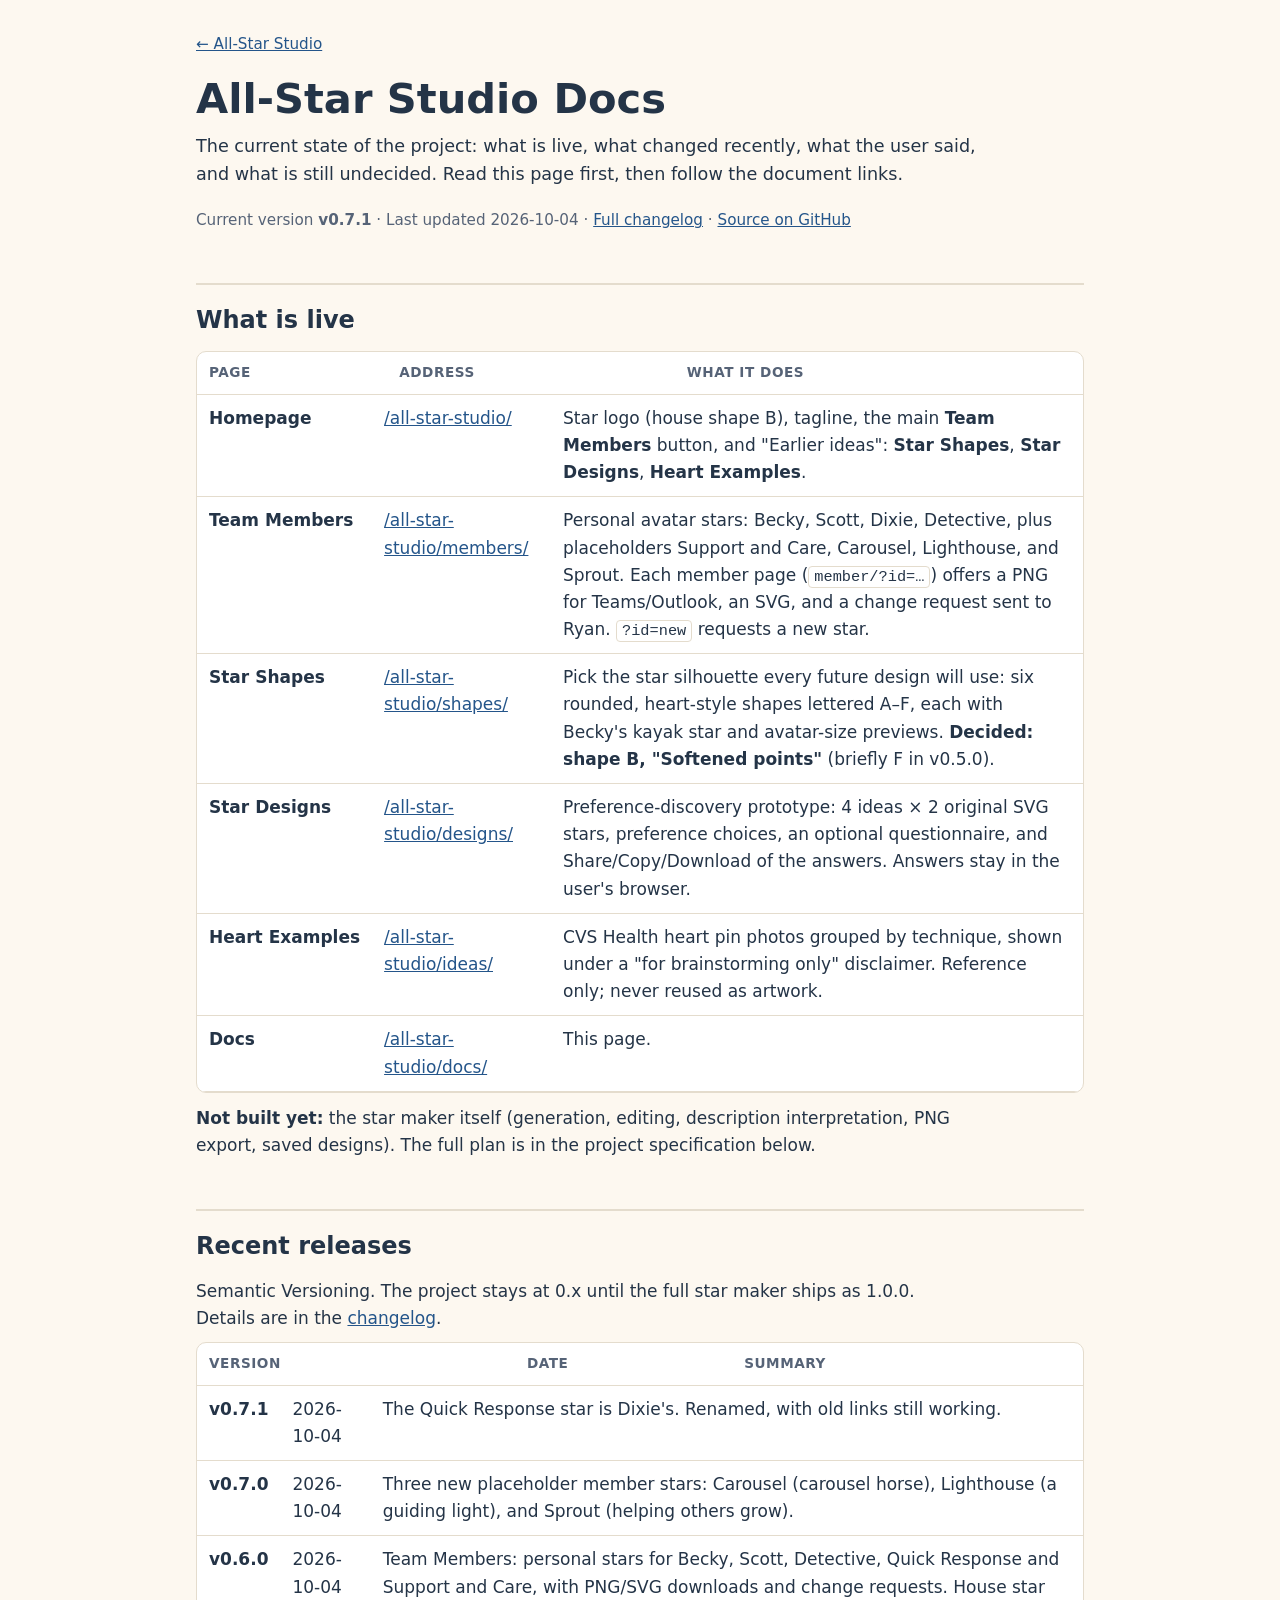
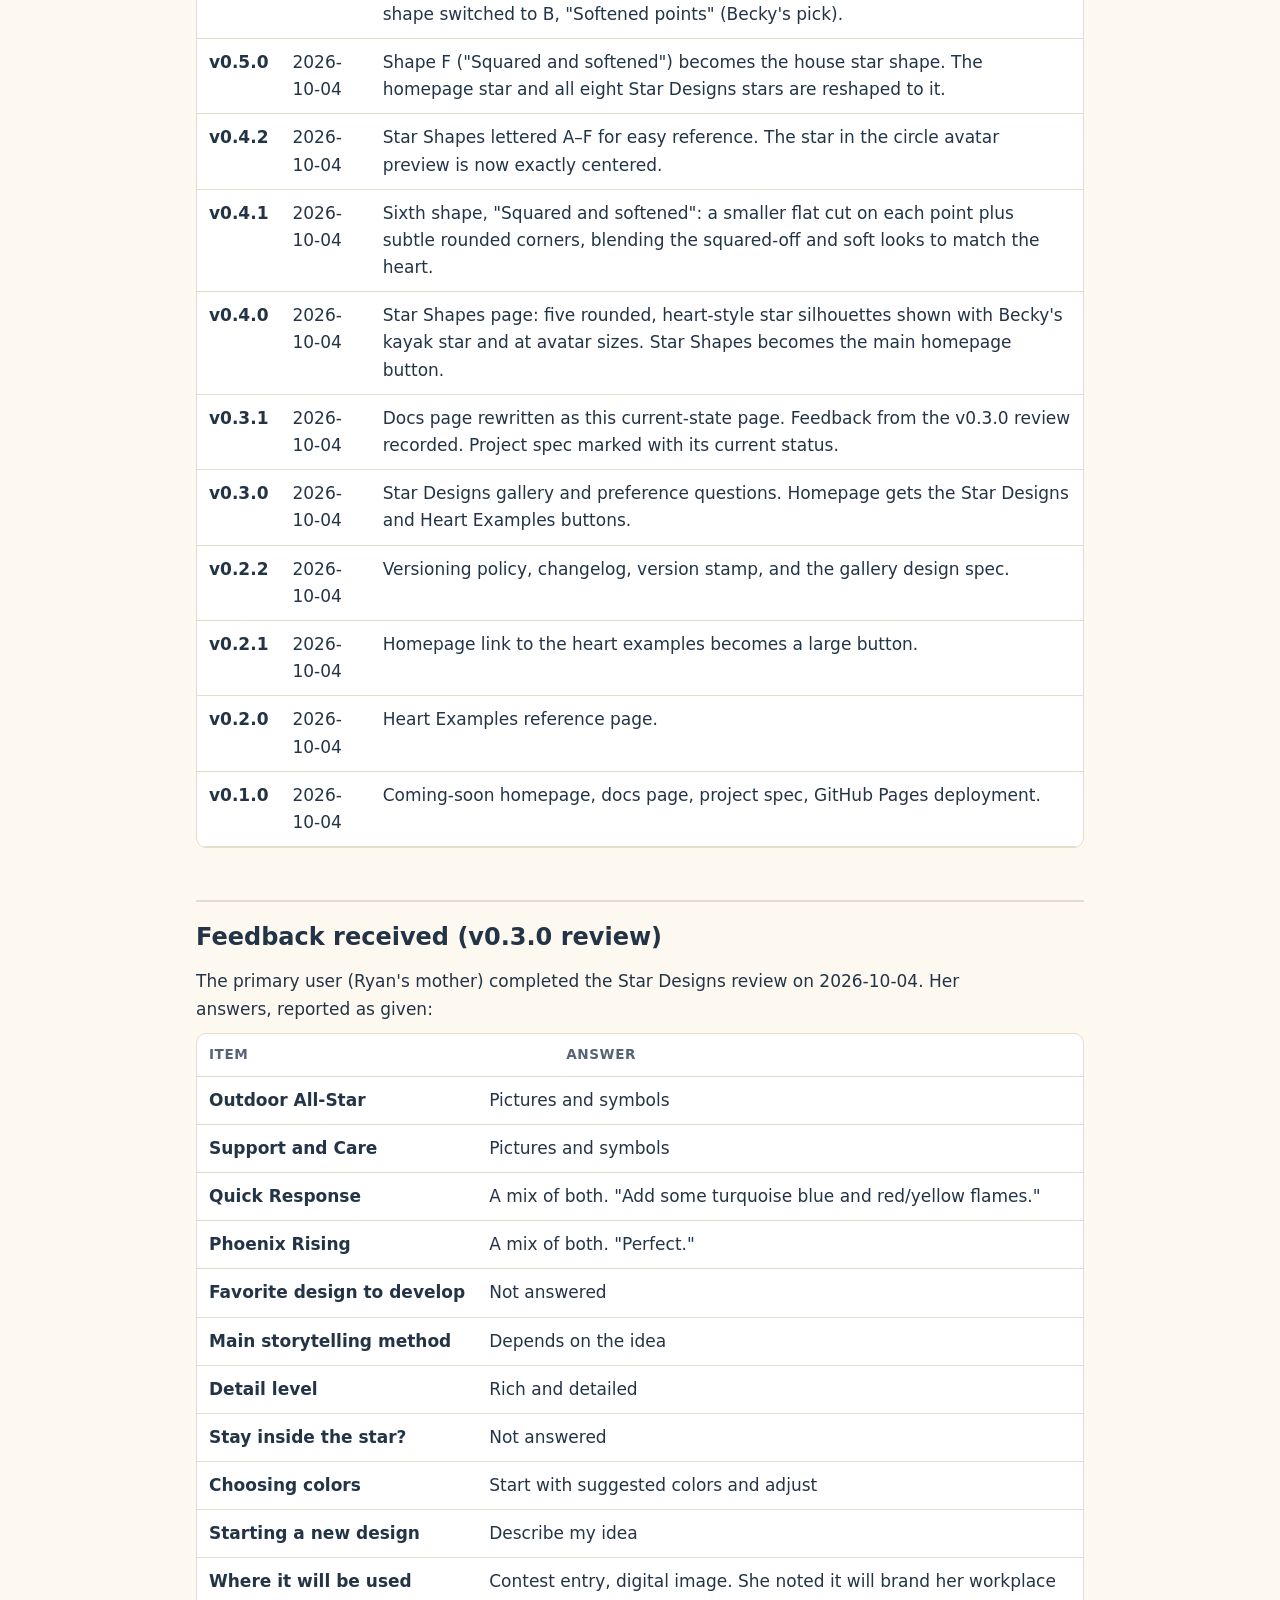
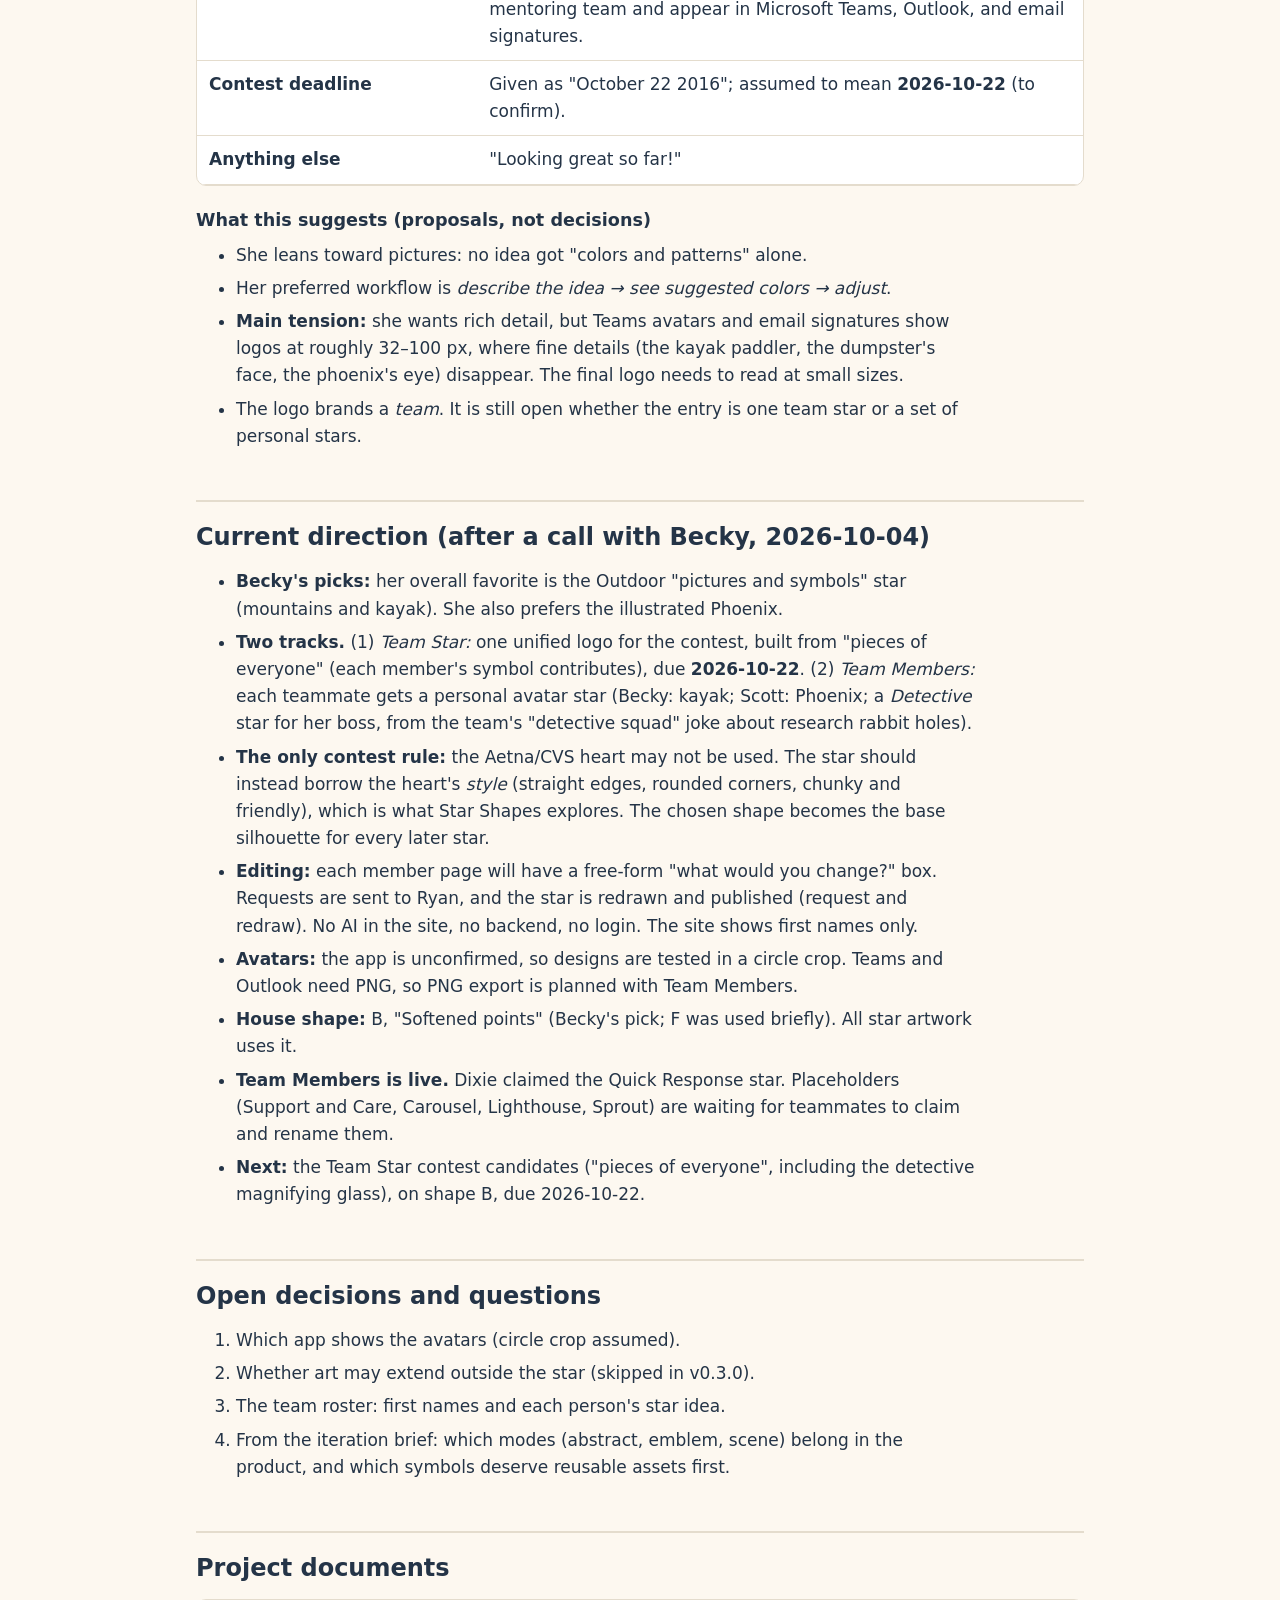
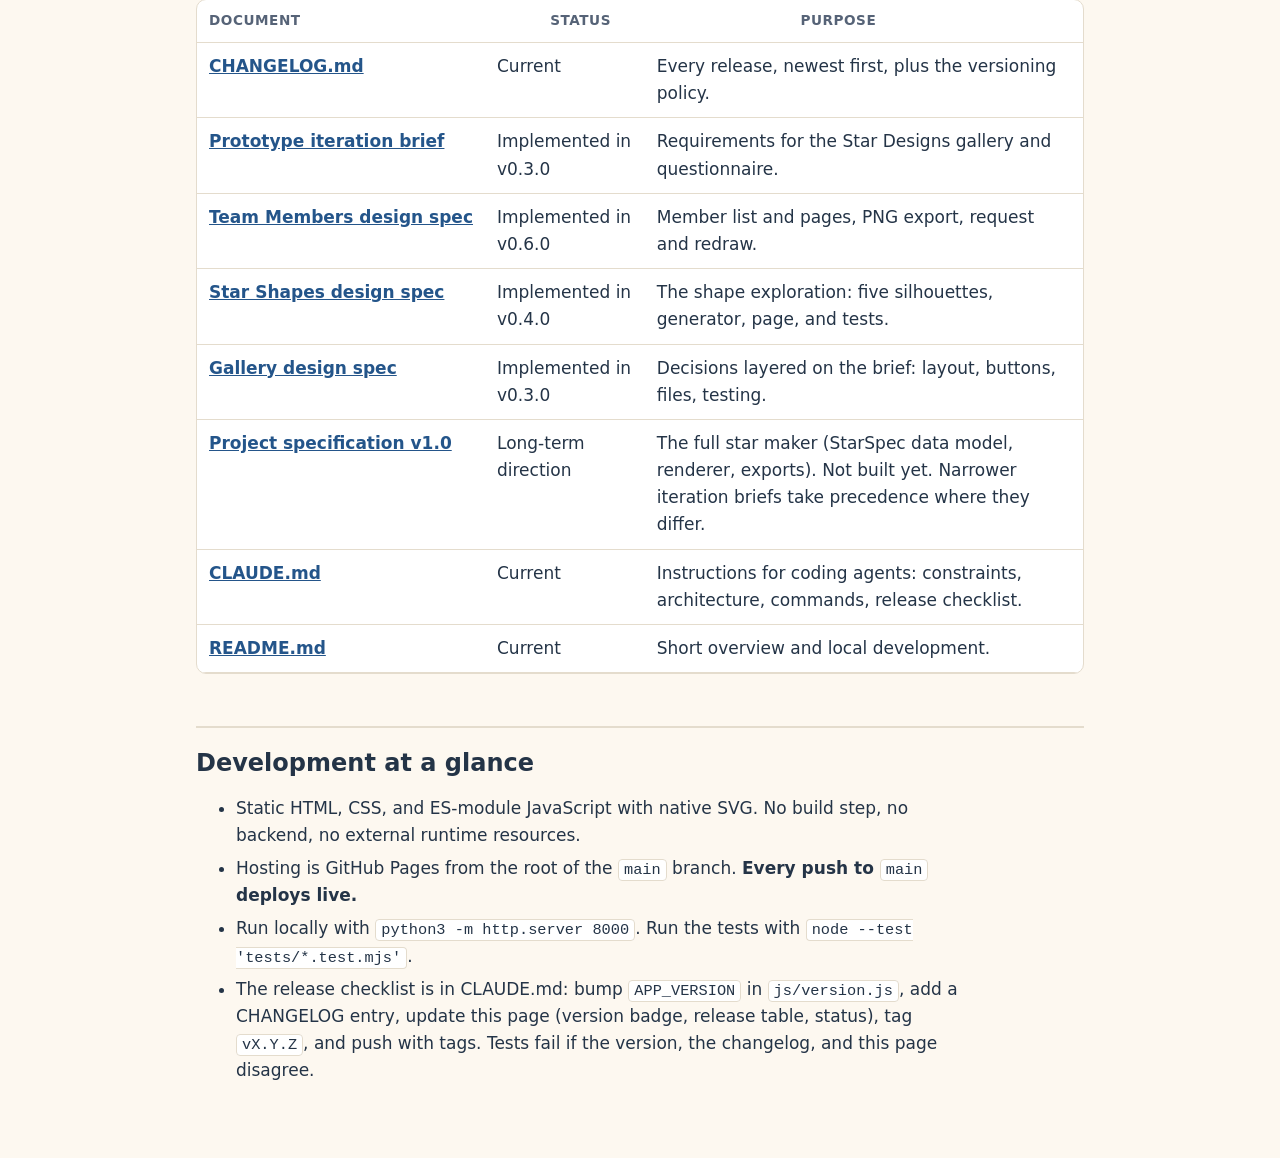
==== docs/index.html @ 306e07ee "Rename Quick Response star to Dixie, keeping old link (v0.7.1) Co-Authored-By: Claude Opus 5.5 <nore" ====
<!doctype html>
<html lang="en">
<head>
  <meta charset="utf-8">
  <meta name="viewport" content="width=device-width, initial-scale=1">
  <title>All-Star Studio Docs</title>
  <meta name="description" content="Current state of All-Star Studio: what is live, recent releases, feedback received, open decisions, and links to every project document.">
  <link rel="icon" href="../assets/star.svg" type="image/svg+xml">
  <link rel="stylesheet" href="../css/docs.css">
</head>
<body>
  <main class="doc">
    <header>
      <p class="crumb"><a href="../">← All-Star Studio</a></p>
      <h1>All-Star Studio Docs</h1>
      <p class="lede">The current state of the project: what is live, what changed recently, what the user said, and what is still undecided. Read this page first, then follow the document links.</p>
      <p class="meta">Current version <strong data-docs-version>v0.7.1</strong> · Last updated 2026-10-04 · <a href="../CHANGELOG.md">Full changelog</a> · <a href="https://github.com/polarispixels/all-star-studio">Source on GitHub</a></p>
    </header>

    <section id="live">
      <h2>What is live</h2>
      <table>
        <thead><tr><th>Page</th><th>Address</th><th>What it does</th></tr></thead>
        <tbody>
          <tr><td>Homepage</td><td><a href="../">/all-star-studio/</a></td><td>Star logo (house shape B), tagline, the main <b>Team Members</b> button, and "Earlier ideas": <b>Star Shapes</b>, <b>Star Designs</b>, <b>Heart Examples</b>.</td></tr>
          <tr><td>Team Members</td><td><a href="../members/">/all-star-studio/members/</a></td><td>Personal avatar stars: Becky, Scott, Dixie, Detective, plus placeholders Support and Care, Carousel, Lighthouse, and Sprout. Each member page (<code>member/?id=…</code>) offers a PNG for Teams/Outlook, an SVG, and a change request sent to Ryan. <code>?id=new</code> requests a new star.</td></tr>
          <tr><td>Star Shapes</td><td><a href="../shapes/">/all-star-studio/shapes/</a></td><td>Pick the star silhouette every future design will use: six rounded, heart-style shapes lettered A–F, each with Becky's kayak star and avatar-size previews. <b>Decided: shape B, "Softened points"</b> (briefly F in v0.5.0).</td></tr>
          <tr><td>Star Designs</td><td><a href="../designs/">/all-star-studio/designs/</a></td><td>Preference-discovery prototype: 4 ideas × 2 original SVG stars, preference choices, an optional questionnaire, and Share/Copy/Download of the answers. Answers stay in the user's browser.</td></tr>
          <tr><td>Heart Examples</td><td><a href="../ideas/">/all-star-studio/ideas/</a></td><td>CVS Health heart pin photos grouped by technique, shown under a "for brainstorming only" disclaimer. Reference only; never reused as artwork.</td></tr>
          <tr><td>Docs</td><td><a href="./">/all-star-studio/docs/</a></td><td>This page.</td></tr>
        </tbody>
      </table>
      <p><strong>Not built yet:</strong> the star maker itself (generation, editing, description interpretation, PNG export, saved designs). The full plan is in the project specification below.</p>
    </section>

    <section id="releases">
      <h2>Recent releases</h2>
      <p>Semantic Versioning. The project stays at 0.x until the full star maker ships as 1.0.0. Details are in the <a href="../CHANGELOG.md">changelog</a>.</p>
      <table>
        <thead><tr><th>Version</th><th>Date</th><th>Summary</th></tr></thead>
        <tbody>
          <tr><td>v0.7.1</td><td>2026-10-04</td><td>The Quick Response star is Dixie's. Renamed, with old links still working.</td></tr>
          <tr><td>v0.7.0</td><td>2026-10-04</td><td>Three new placeholder member stars: Carousel (carousel horse), Lighthouse (a guiding light), and Sprout (helping others grow).</td></tr>
          <tr><td>v0.6.0</td><td>2026-10-04</td><td>Team Members: personal stars for Becky, Scott, Detective, Quick Response and Support and Care, with PNG/SVG downloads and change requests. House star shape switched to B, "Softened points" (Becky's pick).</td></tr>
          <tr><td>v0.5.0</td><td>2026-10-04</td><td>Shape F ("Squared and softened") becomes the house star shape. The homepage star and all eight Star Designs stars are reshaped to it.</td></tr>
          <tr><td>v0.4.2</td><td>2026-10-04</td><td>Star Shapes lettered A–F for easy reference. The star in the circle avatar preview is now exactly centered.</td></tr>
          <tr><td>v0.4.1</td><td>2026-10-04</td><td>Sixth shape, "Squared and softened": a smaller flat cut on each point plus subtle rounded corners, blending the squared-off and soft looks to match the heart.</td></tr>
          <tr><td>v0.4.0</td><td>2026-10-04</td><td>Star Shapes page: five rounded, heart-style star silhouettes shown with Becky's kayak star and at avatar sizes. Star Shapes becomes the main homepage button.</td></tr>
          <tr><td>v0.3.1</td><td>2026-10-04</td><td>Docs page rewritten as this current-state page. Feedback from the v0.3.0 review recorded. Project spec marked with its current status.</td></tr>
          <tr><td>v0.3.0</td><td>2026-10-04</td><td>Star Designs gallery and preference questions. Homepage gets the Star Designs and Heart Examples buttons.</td></tr>
          <tr><td>v0.2.2</td><td>2026-10-04</td><td>Versioning policy, changelog, version stamp, and the gallery design spec.</td></tr>
          <tr><td>v0.2.1</td><td>2026-10-04</td><td>Homepage link to the heart examples becomes a large button.</td></tr>
          <tr><td>v0.2.0</td><td>2026-10-04</td><td>Heart Examples reference page.</td></tr>
          <tr><td>v0.1.0</td><td>2026-10-04</td><td>Coming-soon homepage, docs page, project spec, GitHub Pages deployment.</td></tr>
        </tbody>
      </table>
    </section>

    <section id="feedback">
      <h2>Feedback received (v0.3.0 review)</h2>
      <p>The primary user (Ryan's mother) completed the Star Designs review on 2026-10-04. Her answers, reported as given:</p>
      <table>
        <thead><tr><th>Item</th><th>Answer</th></tr></thead>
        <tbody>
          <tr><td>Outdoor All-Star</td><td>Pictures and symbols</td></tr>
          <tr><td>Support and Care</td><td>Pictures and symbols</td></tr>
          <tr><td>Quick Response</td><td>A mix of both. "Add some turquoise blue and red/yellow flames."</td></tr>
          <tr><td>Phoenix Rising</td><td>A mix of both. "Perfect."</td></tr>
          <tr><td>Favorite design to develop</td><td>Not answered</td></tr>
          <tr><td>Main storytelling method</td><td>Depends on the idea</td></tr>
          <tr><td>Detail level</td><td>Rich and detailed</td></tr>
          <tr><td>Stay inside the star?</td><td>Not answered</td></tr>
          <tr><td>Choosing colors</td><td>Start with suggested colors and adjust</td></tr>
          <tr><td>Starting a new design</td><td>Describe my idea</td></tr>
          <tr><td>Where it will be used</td><td>Contest entry, digital image. She noted it will brand her workplace mentoring team and appear in Microsoft Teams, Outlook, and email signatures.</td></tr>
          <tr><td>Contest deadline</td><td>Given as "October 22 2016"; assumed to mean <strong>2026-10-22</strong> (to confirm).</td></tr>
          <tr><td>Anything else</td><td>"Looking great so far!"</td></tr>
        </tbody>
      </table>
      <h3>What this suggests (proposals, not decisions)</h3>
      <ul>
        <li>She leans toward pictures: no idea got "colors and patterns" alone.</li>
        <li>Her preferred workflow is <em>describe the idea → see suggested colors → adjust</em>.</li>
        <li><strong>Main tension:</strong> she wants rich detail, but Teams avatars and email signatures show logos at roughly 32–100 px, where fine details (the kayak paddler, the dumpster's face, the phoenix's eye) disappear. The final logo needs to read at small sizes.</li>
        <li>The logo brands a <em>team</em>. It is still open whether the entry is one team star or a set of personal stars.</li>
      </ul>
    </section>

    <section id="direction">
      <h2>Current direction (after a call with Becky, 2026-10-04)</h2>
      <ul>
        <li><strong>Becky's picks:</strong> her overall favorite is the Outdoor "pictures and symbols" star (mountains and kayak). She also prefers the illustrated Phoenix.</li>
        <li><strong>Two tracks.</strong> (1) <em>Team Star:</em> one unified logo for the contest, built from "pieces of everyone" (each member's symbol contributes), due <strong>2026-10-22</strong>. (2) <em>Team Members:</em> each teammate gets a personal avatar star (Becky: kayak; Scott: Phoenix; a <em>Detective</em> star for her boss, from the team's "detective squad" joke about research rabbit holes).</li>
        <li><strong>The only contest rule:</strong> the Aetna/CVS heart may not be used. The star should instead borrow the heart's <em>style</em> (straight edges, rounded corners, chunky and friendly), which is what Star Shapes explores. The chosen shape becomes the base silhouette for every later star.</li>
        <li><strong>Editing:</strong> each member page will have a free-form "what would you change?" box. Requests are sent to Ryan, and the star is redrawn and published (request and redraw). No AI in the site, no backend, no login. The site shows first names only.</li>
        <li><strong>Avatars:</strong> the app is unconfirmed, so designs are tested in a circle crop. Teams and Outlook need PNG, so PNG export is planned with Team Members.</li>
        <li><strong>House shape:</strong> B, "Softened points" (Becky's pick; F was used briefly). All star artwork uses it.</li>
        <li><strong>Team Members is live.</strong> Dixie claimed the Quick Response star. Placeholders (Support and Care, Carousel, Lighthouse, Sprout) are waiting for teammates to claim and rename them.</li>
        <li><strong>Next:</strong> the Team Star contest candidates ("pieces of everyone", including the detective magnifying glass), on shape B, due 2026-10-22.</li>
      </ul>
    </section>

    <section id="open">
      <h2>Open decisions and questions</h2>
      <ol>
        <li>Which app shows the avatars (circle crop assumed).</li>
        <li>Whether art may extend outside the star (skipped in v0.3.0).</li>
        <li>The team roster: first names and each person's star idea.</li>
        <li>From the iteration brief: which modes (abstract, emblem, scene) belong in the product, and which symbols deserve reusable assets first.</li>
      </ol>
    </section>

    <section id="documents">
      <h2>Project documents</h2>
      <table>
        <thead><tr><th>Document</th><th>Status</th><th>Purpose</th></tr></thead>
        <tbody>
          <tr><td><a href="../CHANGELOG.md">CHANGELOG.md</a></td><td>Current</td><td>Every release, newest first, plus the versioning policy.</td></tr>
          <tr><td><a href="./prototype-iteration-brief.md">Prototype iteration brief</a></td><td>Implemented in v0.3.0</td><td>Requirements for the Star Designs gallery and questionnaire.</td></tr>
          <tr><td><a href="./superpowers/specs/2026-10-04-team-members-design.md">Team Members design spec</a></td><td>Implemented in v0.6.0</td><td>Member list and pages, PNG export, request and redraw.</td></tr>
          <tr><td><a href="./superpowers/specs/2026-10-04-star-shapes-design.md">Star Shapes design spec</a></td><td>Implemented in v0.4.0</td><td>The shape exploration: five silhouettes, generator, page, and tests.</td></tr>
          <tr><td><a href="./superpowers/specs/2026-10-04-star-designs-gallery-design.md">Gallery design spec</a></td><td>Implemented in v0.3.0</td><td>Decisions layered on the brief: layout, buttons, files, testing.</td></tr>
          <tr><td><a href="./project-spec.md">Project specification v1.0</a></td><td>Long-term direction</td><td>The full star maker (StarSpec data model, renderer, exports). Not built yet. Narrower iteration briefs take precedence where they differ.</td></tr>
          <tr><td><a href="https://github.com/polarispixels/all-star-studio/blob/main/CLAUDE.md">CLAUDE.md</a></td><td>Current</td><td>Instructions for coding agents: constraints, architecture, commands, release checklist.</td></tr>
          <tr><td><a href="https://github.com/polarispixels/all-star-studio/blob/main/README.md">README.md</a></td><td>Current</td><td>Short overview and local development.</td></tr>
        </tbody>
      </table>
    </section>

    <section id="dev">
      <h2>Development at a glance</h2>
      <ul>
        <li>Static HTML, CSS, and ES-module JavaScript with native SVG. No build step, no backend, no external runtime resources.</li>
        <li>Hosting is GitHub Pages from the root of the <code>main</code> branch. <strong>Every push to <code>main</code> deploys live.</strong></li>
        <li>Run locally with <code>python3 -m http.server 8000</code>. Run the tests with <code>node --test 'tests/*.test.mjs'</code>.</li>
        <li>The release checklist is in CLAUDE.md: bump <code>APP_VERSION</code> in <code>js/version.js</code>, add a CHANGELOG entry, update this page (version badge, release table, status), tag <code>vX.Y.Z</code>, and push with tags. Tests fail if the version, the changelog, and this page disagree.</li>
      </ul>
    </section>
  </main>
</body>
</html>
---- css/docs.css ----
/* Docs: a plain, readable reference page. Left-aligned, ~70ch measure, tables scroll on narrow screens. */
:root { --bg: #fdf8f0; --surface: #ffffff; --ink: #243447; --muted: #566377; --line: #e4dccd; --accent: #24558a; }
@media (prefers-color-scheme: dark) {
  :root { --bg: #16202b; --surface: #1f2a37; --ink: #f3efe7; --muted: #b5bfca; --line: #34404f; --accent: #f2b21a; color-scheme: dark; }
}
* { box-sizing: border-box; }
body { margin: 0; background: var(--bg); color: var(--ink); font: 17px/1.6 system-ui, -apple-system, "Segoe UI", Roboto, sans-serif; }
.doc { max-width: 920px; margin: 0 auto; padding: 32px 16px 64px; display: grid; gap: 40px; }
header { display: grid; gap: 10px; }
h1 { font-size: clamp(2rem, 6vw, 2.6rem); line-height: 1.1; margin: 0; }
h2 { font-size: 1.5rem; margin: 0 0 12px; padding-top: 16px; border-top: 2px solid var(--line); }
h3 { font-size: 1.1rem; margin: 20px 0 8px; }
p, ul, ol { margin: 0 0 10px; max-width: 72ch; }
li { margin-bottom: 6px; }
.lede { font-size: 1.1rem; }
.meta, .crumb { color: var(--muted); font-size: .95rem; }
a { color: var(--accent); }
a:focus-visible { outline: 3px solid var(--accent); outline-offset: 2px; }
code { font: .9em ui-monospace, "Cascadia Mono", Menlo, monospace; background: var(--surface); padding: 1px 5px; border-radius: 4px; border: 1px solid var(--line); }
section { min-width: 0; }
table { width: 100%; border-collapse: collapse; background: var(--surface); border: 1px solid var(--line); border-radius: 10px; margin-bottom: 12px; display: block; overflow-x: auto; }
thead, tbody { display: table; width: 100%; border-collapse: collapse; }
th, td { text-align: left; vertical-align: top; padding: 10px 12px; border-bottom: 1px solid var(--line); }
th { font-size: .85rem; letter-spacing: .04em; text-transform: uppercase; color: var(--muted); }
td:first-child { font-weight: 600; white-space: nowrap; }
@media (max-width: 560px) {
  table, thead, tbody, tr, td { display: block; width: 100%; }
  thead { position: absolute; left: -9999px; }
  tr { border-bottom: 1px solid var(--line); padding: 8px 0; }
  td { border: 0; padding: 2px 12px; }
  td:first-child { white-space: normal; }
}
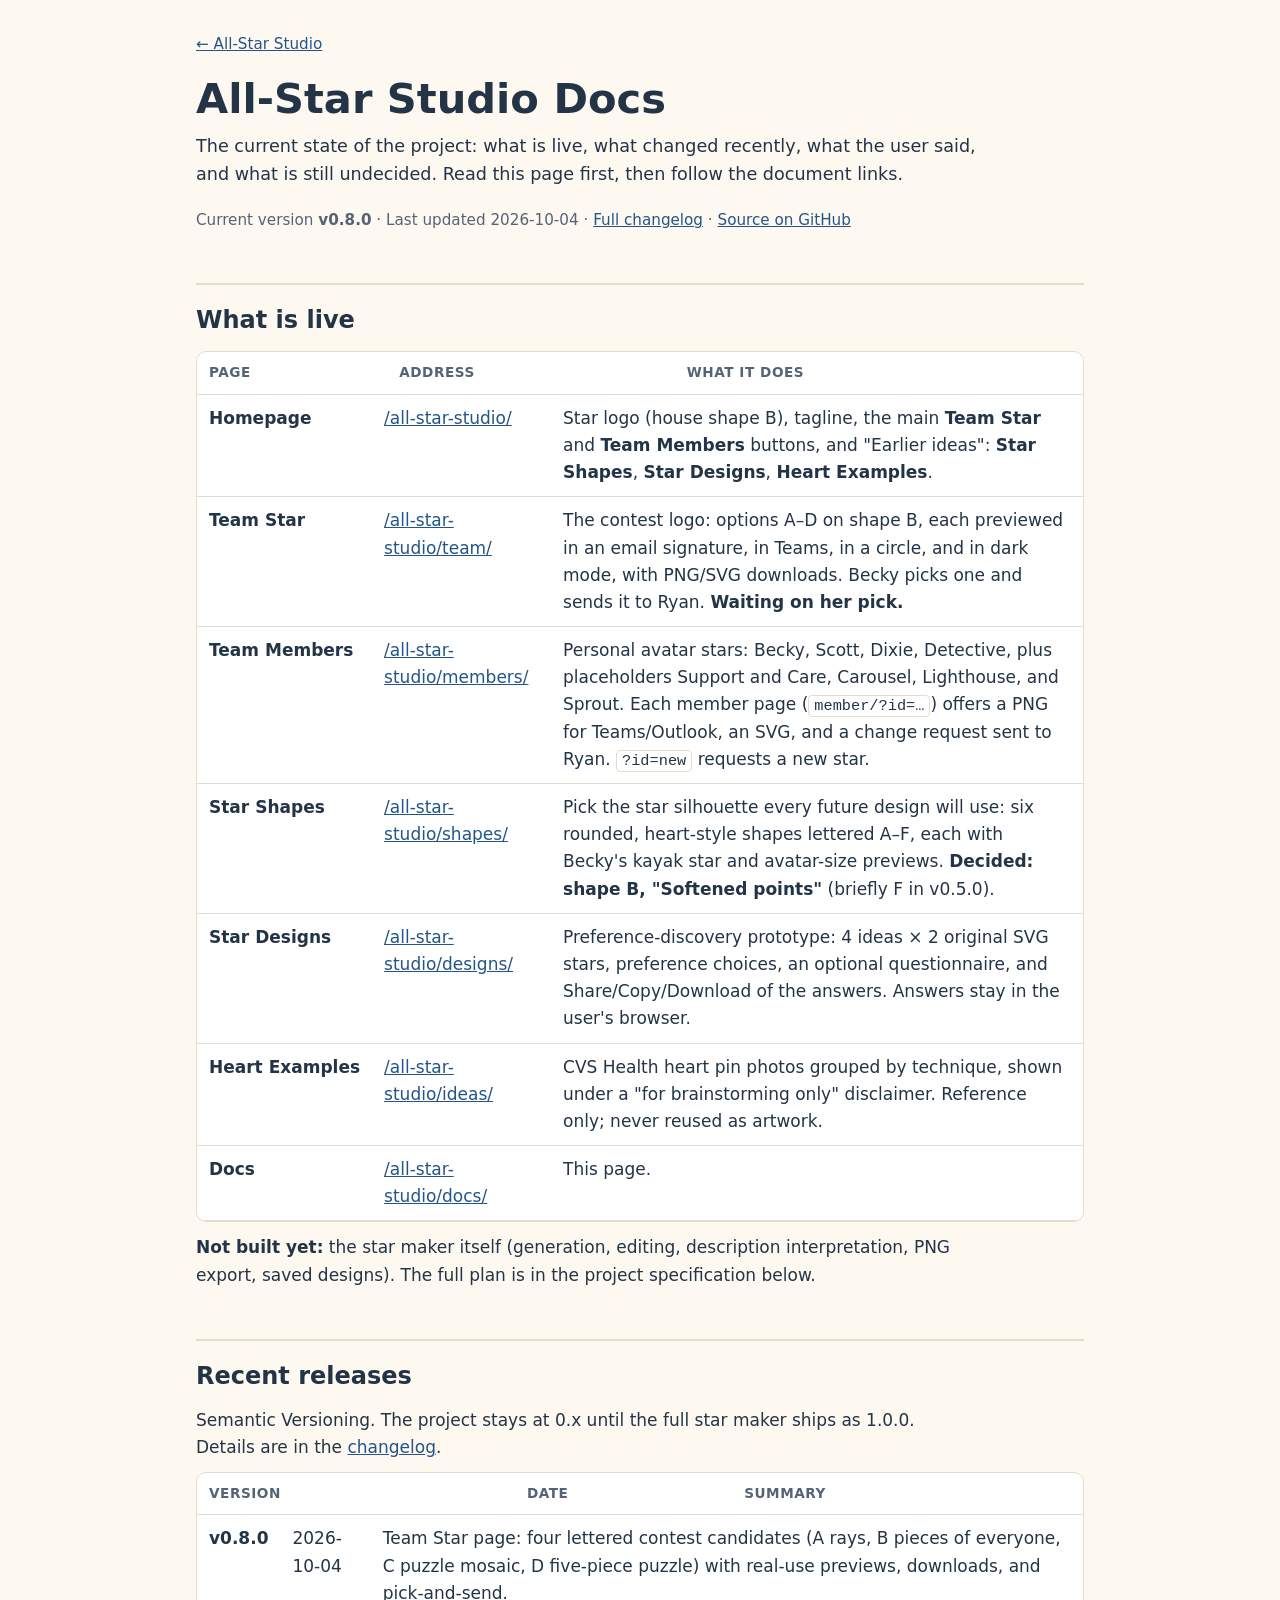
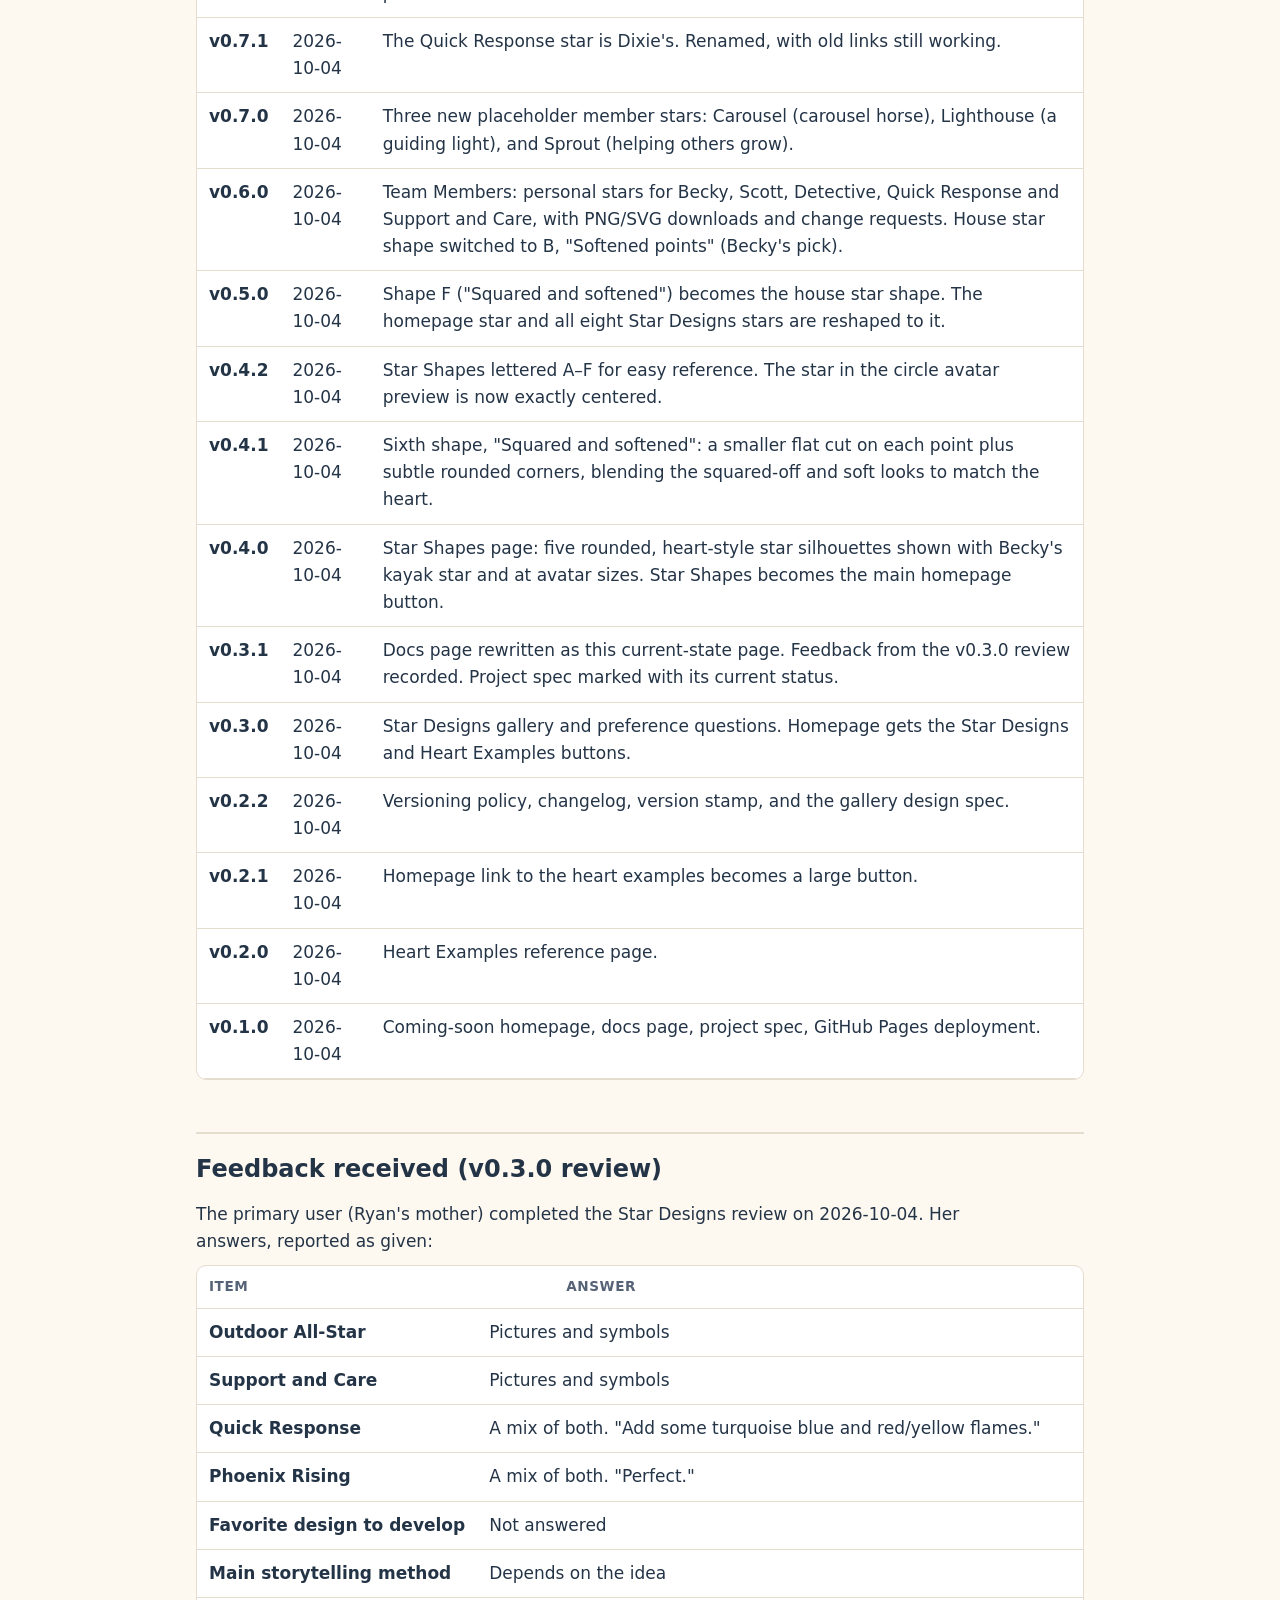
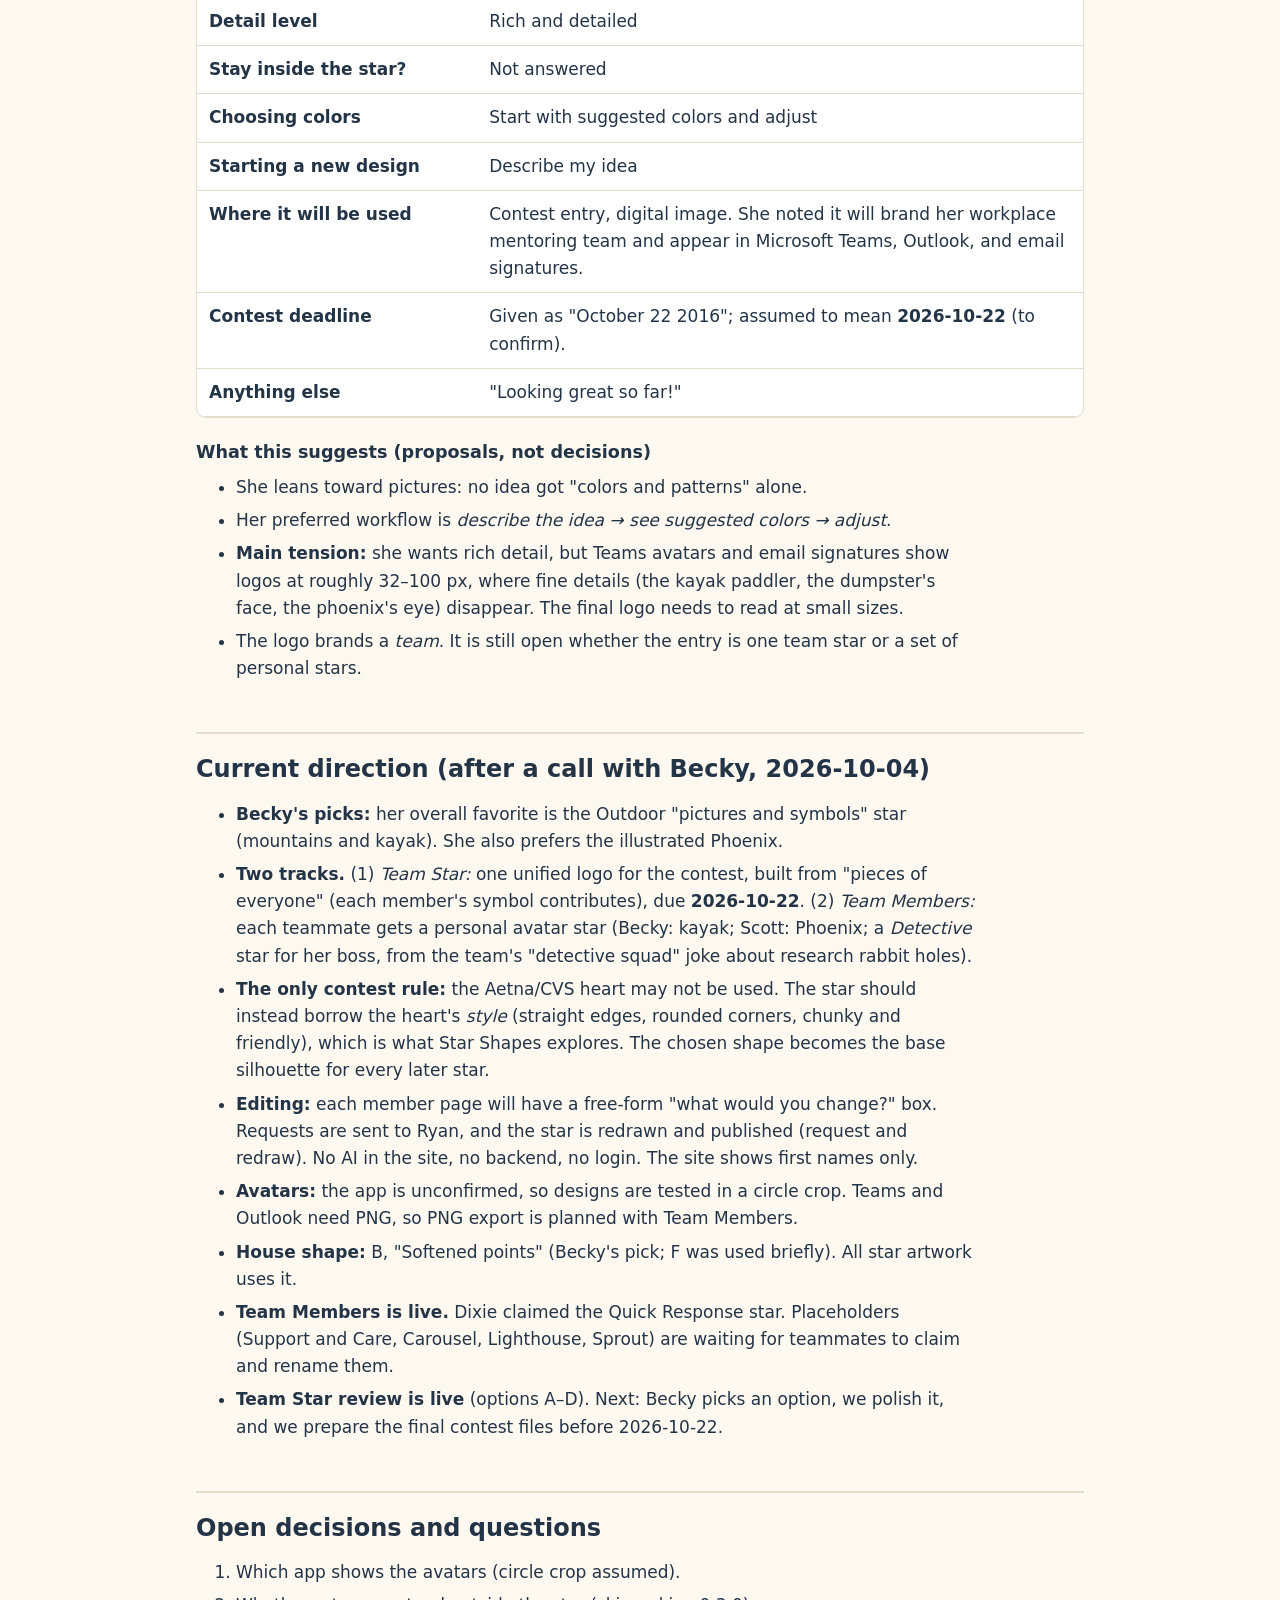
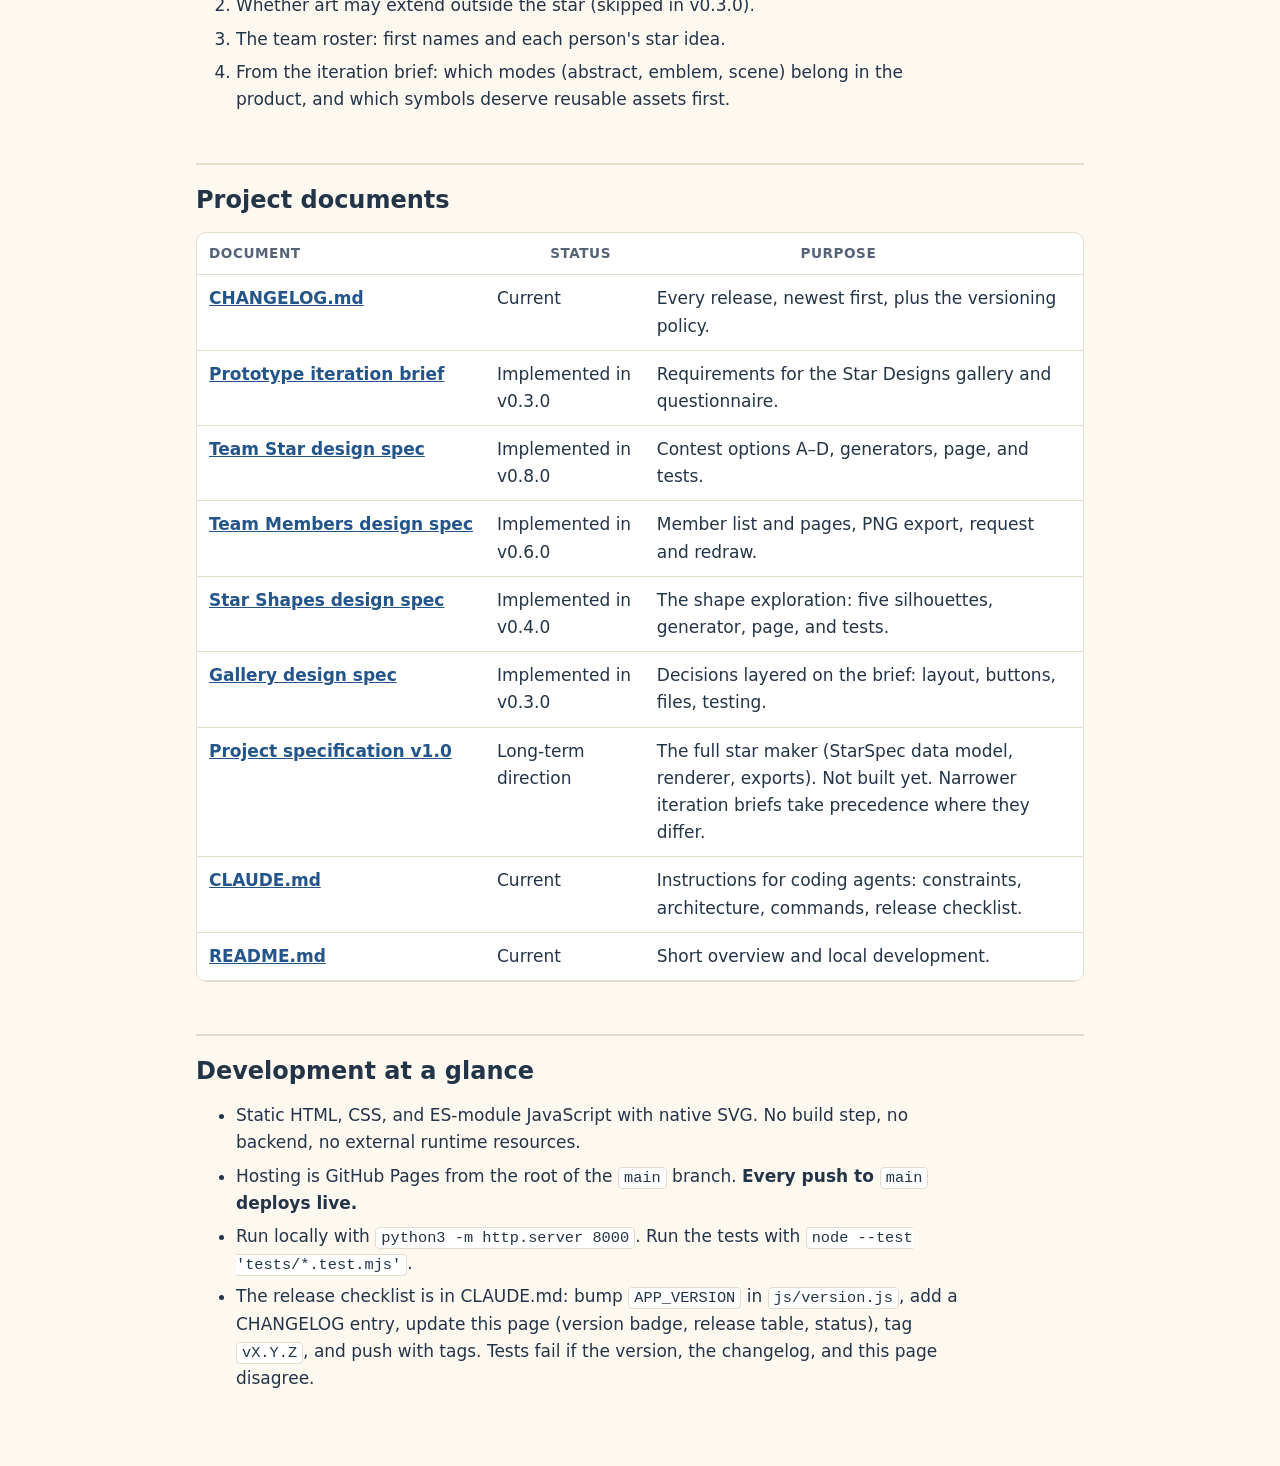
==== commit a36fe0ea: "Add Team Star page with four contest logo options (v0.8.0) A colorful rays, B pieces of everyone, C " ====
--- a/docs/index.html
+++ b/docs/index.html
@@ -14,7 +14,7 @@
       <p class="crumb"><a href="../">← All-Star Studio</a></p>
       <h1>All-Star Studio Docs</h1>
       <p class="lede">The current state of the project: what is live, what changed recently, what the user said, and what is still undecided. Read this page first, then follow the document links.</p>
-      <p class="meta">Current version <strong data-docs-version>v0.7.1</strong> · Last updated 2026-10-04 · <a href="../CHANGELOG.md">Full changelog</a> · <a href="https://github.com/polarispixels/all-star-studio">Source on GitHub</a></p>
+      <p class="meta">Current version <strong data-docs-version>v0.8.0</strong> · Last updated 2026-10-04 · <a href="../CHANGELOG.md">Full changelog</a> · <a href="https://github.com/polarispixels/all-star-studio">Source on GitHub</a></p>
     </header>
 
     <section id="live">
@@ -22,7 +22,8 @@
       <table>
         <thead><tr><th>Page</th><th>Address</th><th>What it does</th></tr></thead>
         <tbody>
-          <tr><td>Homepage</td><td><a href="../">/all-star-studio/</a></td><td>Star logo (house shape B), tagline, the main <b>Team Members</b> button, and "Earlier ideas": <b>Star Shapes</b>, <b>Star Designs</b>, <b>Heart Examples</b>.</td></tr>
+          <tr><td>Homepage</td><td><a href="../">/all-star-studio/</a></td><td>Star logo (house shape B), tagline, the main <b>Team Star</b> and <b>Team Members</b> buttons, and "Earlier ideas": <b>Star Shapes</b>, <b>Star Designs</b>, <b>Heart Examples</b>.</td></tr>
+          <tr><td>Team Star</td><td><a href="../team/">/all-star-studio/team/</a></td><td>The contest logo: options A–D on shape B, each previewed in an email signature, in Teams, in a circle, and in dark mode, with PNG/SVG downloads. Becky picks one and sends it to Ryan. <b>Waiting on her pick.</b></td></tr>
           <tr><td>Team Members</td><td><a href="../members/">/all-star-studio/members/</a></td><td>Personal avatar stars: Becky, Scott, Dixie, Detective, plus placeholders Support and Care, Carousel, Lighthouse, and Sprout. Each member page (<code>member/?id=…</code>) offers a PNG for Teams/Outlook, an SVG, and a change request sent to Ryan. <code>?id=new</code> requests a new star.</td></tr>
           <tr><td>Star Shapes</td><td><a href="../shapes/">/all-star-studio/shapes/</a></td><td>Pick the star silhouette every future design will use: six rounded, heart-style shapes lettered A–F, each with Becky's kayak star and avatar-size previews. <b>Decided: shape B, "Softened points"</b> (briefly F in v0.5.0).</td></tr>
           <tr><td>Star Designs</td><td><a href="../designs/">/all-star-studio/designs/</a></td><td>Preference-discovery prototype: 4 ideas × 2 original SVG stars, preference choices, an optional questionnaire, and Share/Copy/Download of the answers. Answers stay in the user's browser.</td></tr>
@@ -39,6 +40,7 @@
       <table>
         <thead><tr><th>Version</th><th>Date</th><th>Summary</th></tr></thead>
         <tbody>
+          <tr><td>v0.8.0</td><td>2026-10-04</td><td>Team Star page: four lettered contest candidates (A rays, B pieces of everyone, C puzzle mosaic, D five-piece puzzle) with real-use previews, downloads, and pick-and-send.</td></tr>
           <tr><td>v0.7.1</td><td>2026-10-04</td><td>The Quick Response star is Dixie's. Renamed, with old links still working.</td></tr>
           <tr><td>v0.7.0</td><td>2026-10-04</td><td>Three new placeholder member stars: Carousel (carousel horse), Lighthouse (a guiding light), and Sprout (helping others grow).</td></tr>
           <tr><td>v0.6.0</td><td>2026-10-04</td><td>Team Members: personal stars for Becky, Scott, Detective, Quick Response and Support and Care, with PNG/SVG downloads and change requests. House star shape switched to B, "Softened points" (Becky's pick).</td></tr>
@@ -96,7 +98,7 @@
         <li><strong>Avatars:</strong> the app is unconfirmed, so designs are tested in a circle crop. Teams and Outlook need PNG, so PNG export is planned with Team Members.</li>
         <li><strong>House shape:</strong> B, "Softened points" (Becky's pick; F was used briefly). All star artwork uses it.</li>
         <li><strong>Team Members is live.</strong> Dixie claimed the Quick Response star. Placeholders (Support and Care, Carousel, Lighthouse, Sprout) are waiting for teammates to claim and rename them.</li>
-        <li><strong>Next:</strong> the Team Star contest candidates ("pieces of everyone", including the detective magnifying glass), on shape B, due 2026-10-22.</li>
+        <li><strong>Team Star review is live</strong> (options A–D). Next: Becky picks an option, we polish it, and we prepare the final contest files before 2026-10-22.</li>
       </ul>
     </section>
 
@@ -117,6 +119,7 @@
         <tbody>
           <tr><td><a href="../CHANGELOG.md">CHANGELOG.md</a></td><td>Current</td><td>Every release, newest first, plus the versioning policy.</td></tr>
           <tr><td><a href="./prototype-iteration-brief.md">Prototype iteration brief</a></td><td>Implemented in v0.3.0</td><td>Requirements for the Star Designs gallery and questionnaire.</td></tr>
+          <tr><td><a href="./superpowers/specs/2026-10-04-team-star-design.md">Team Star design spec</a></td><td>Implemented in v0.8.0</td><td>Contest options A–D, generators, page, and tests.</td></tr>
           <tr><td><a href="./superpowers/specs/2026-10-04-team-members-design.md">Team Members design spec</a></td><td>Implemented in v0.6.0</td><td>Member list and pages, PNG export, request and redraw.</td></tr>
           <tr><td><a href="./superpowers/specs/2026-10-04-star-shapes-design.md">Star Shapes design spec</a></td><td>Implemented in v0.4.0</td><td>The shape exploration: five silhouettes, generator, page, and tests.</td></tr>
           <tr><td><a href="./superpowers/specs/2026-10-04-star-designs-gallery-design.md">Gallery design spec</a></td><td>Implemented in v0.3.0</td><td>Decisions layered on the brief: layout, buttons, files, testing.</td></tr>
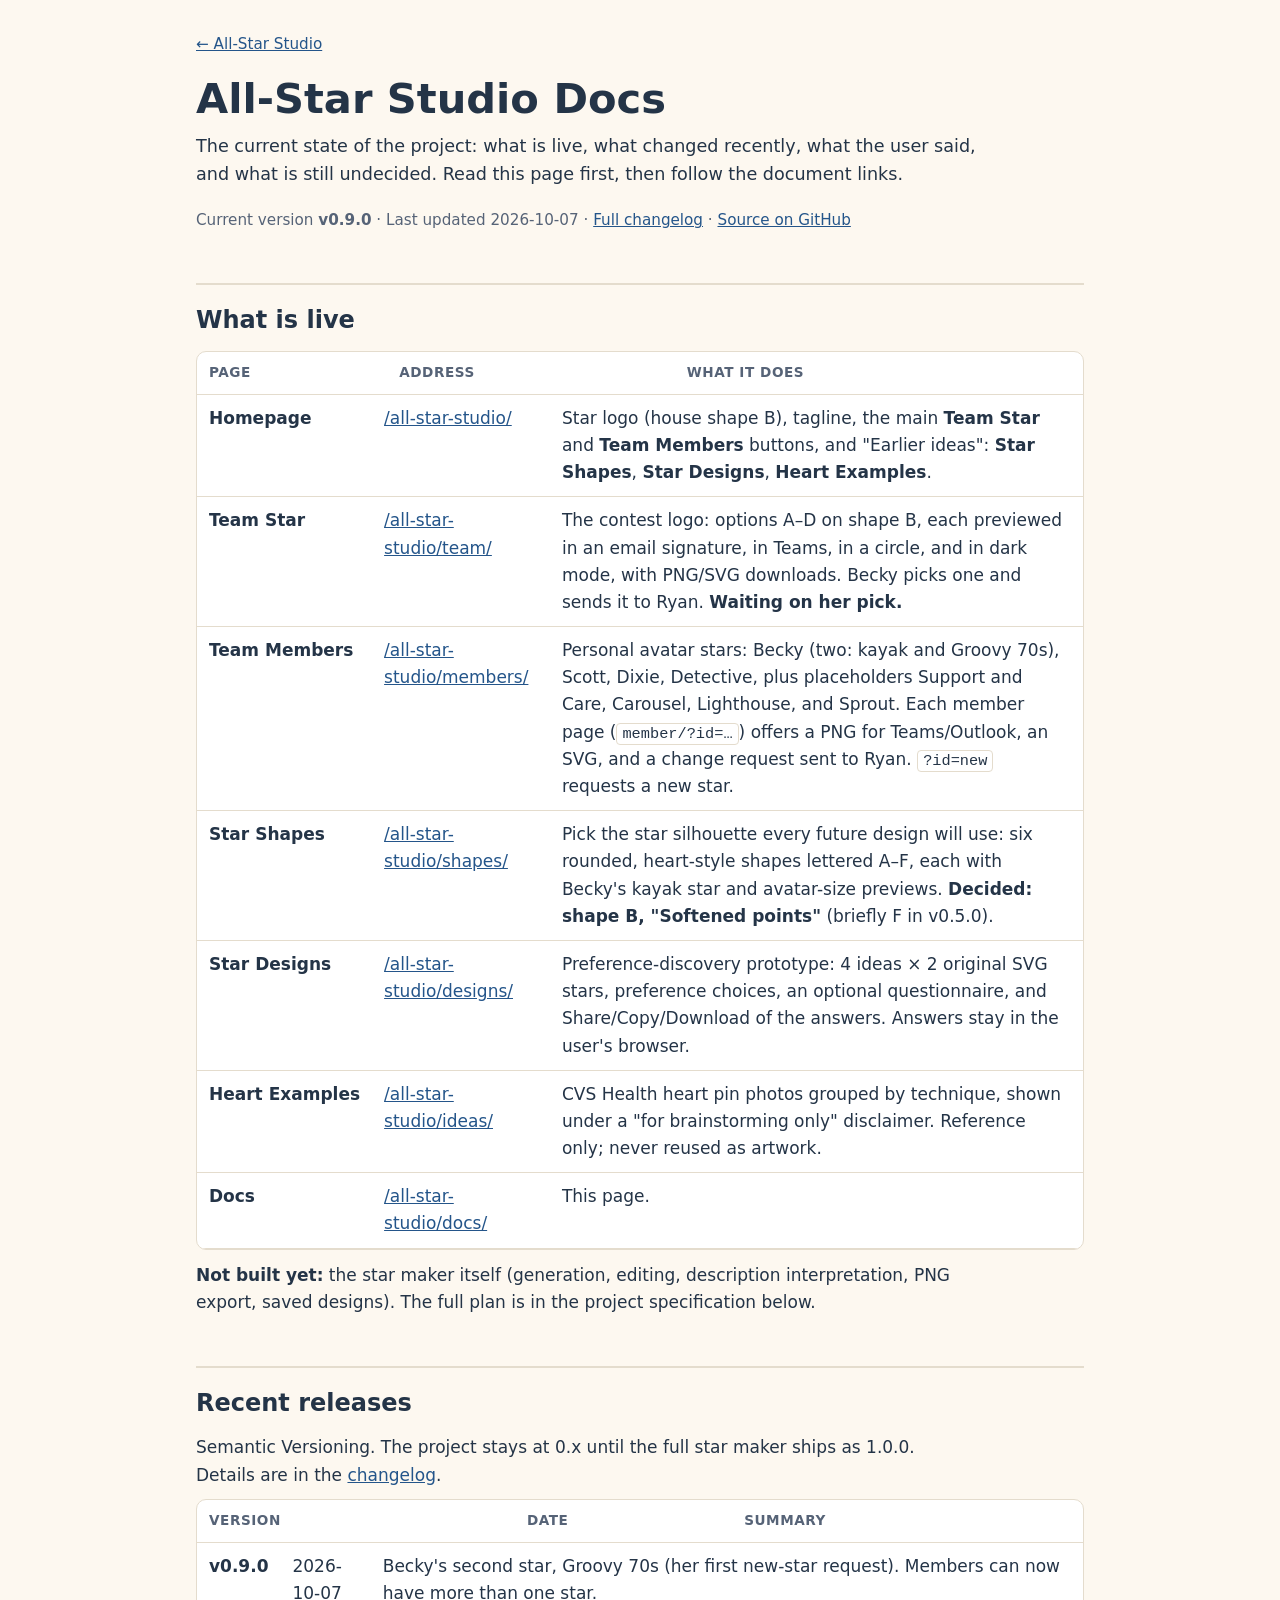
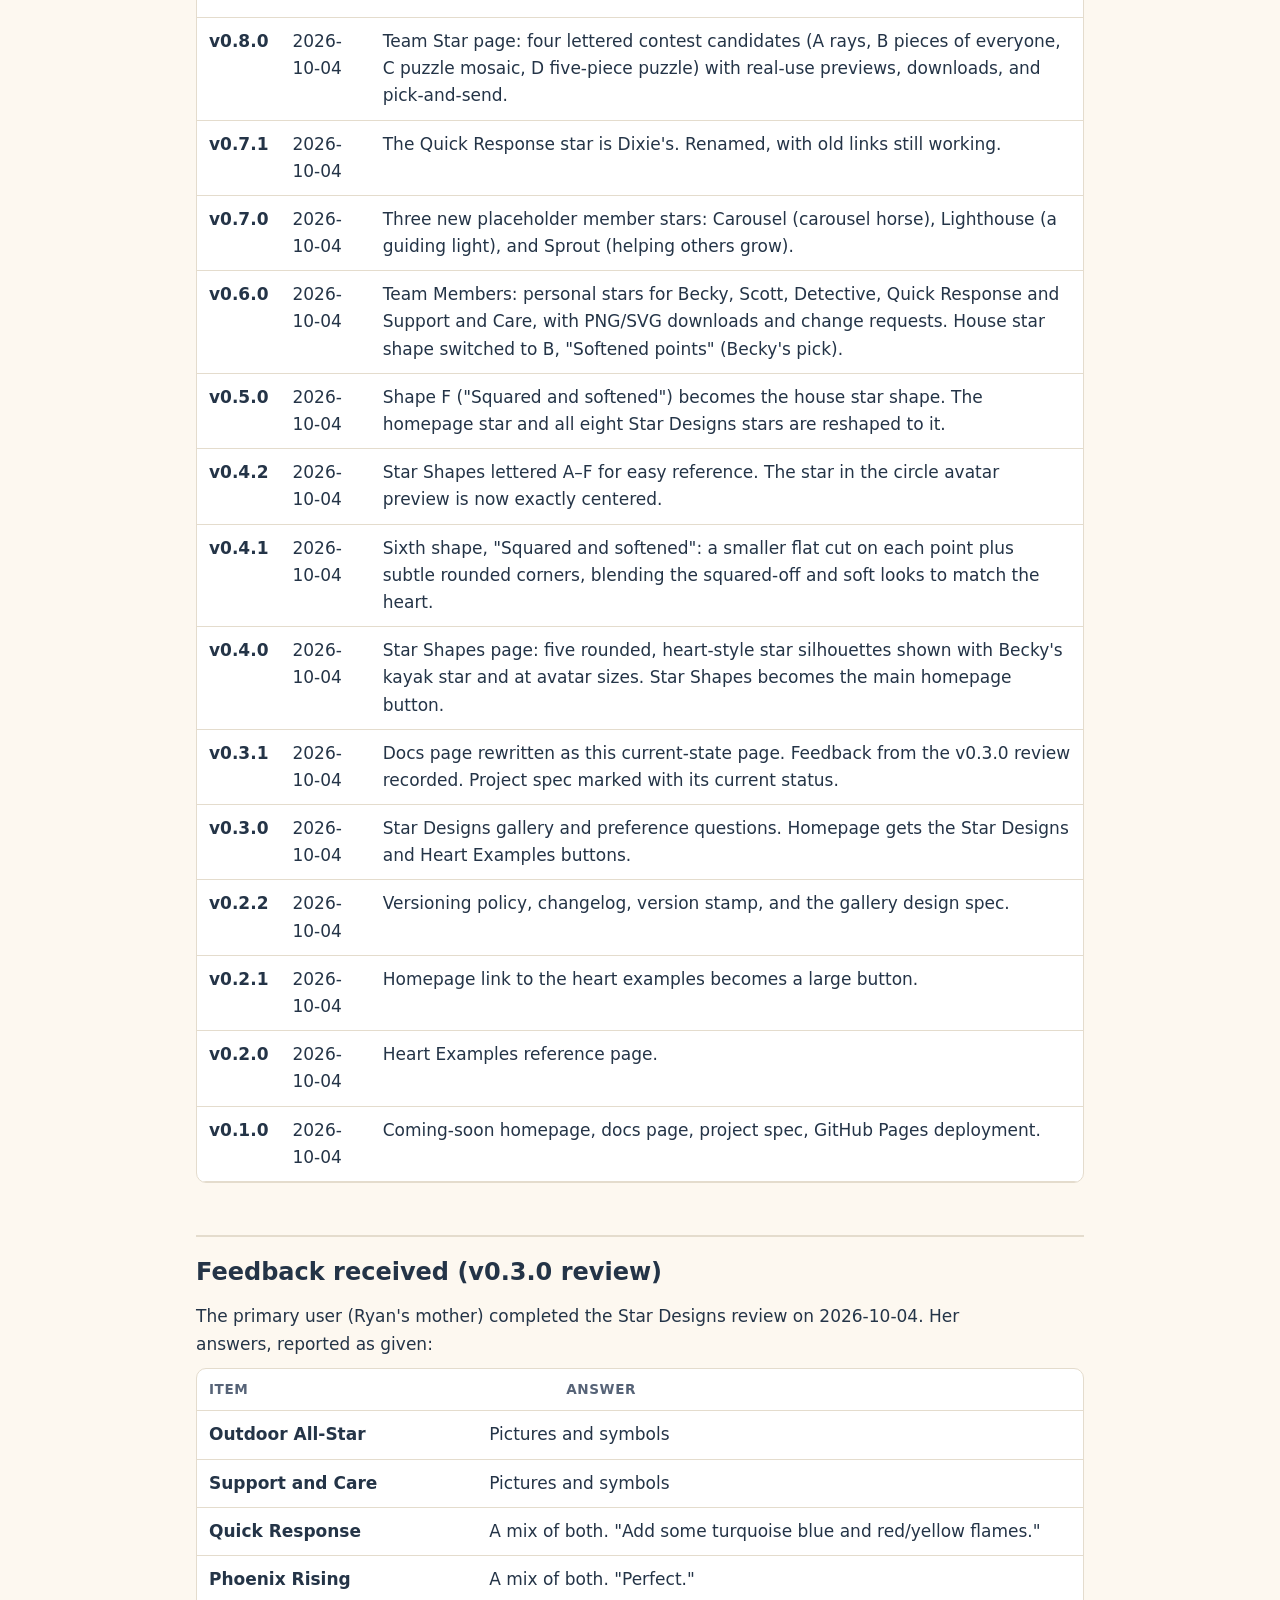
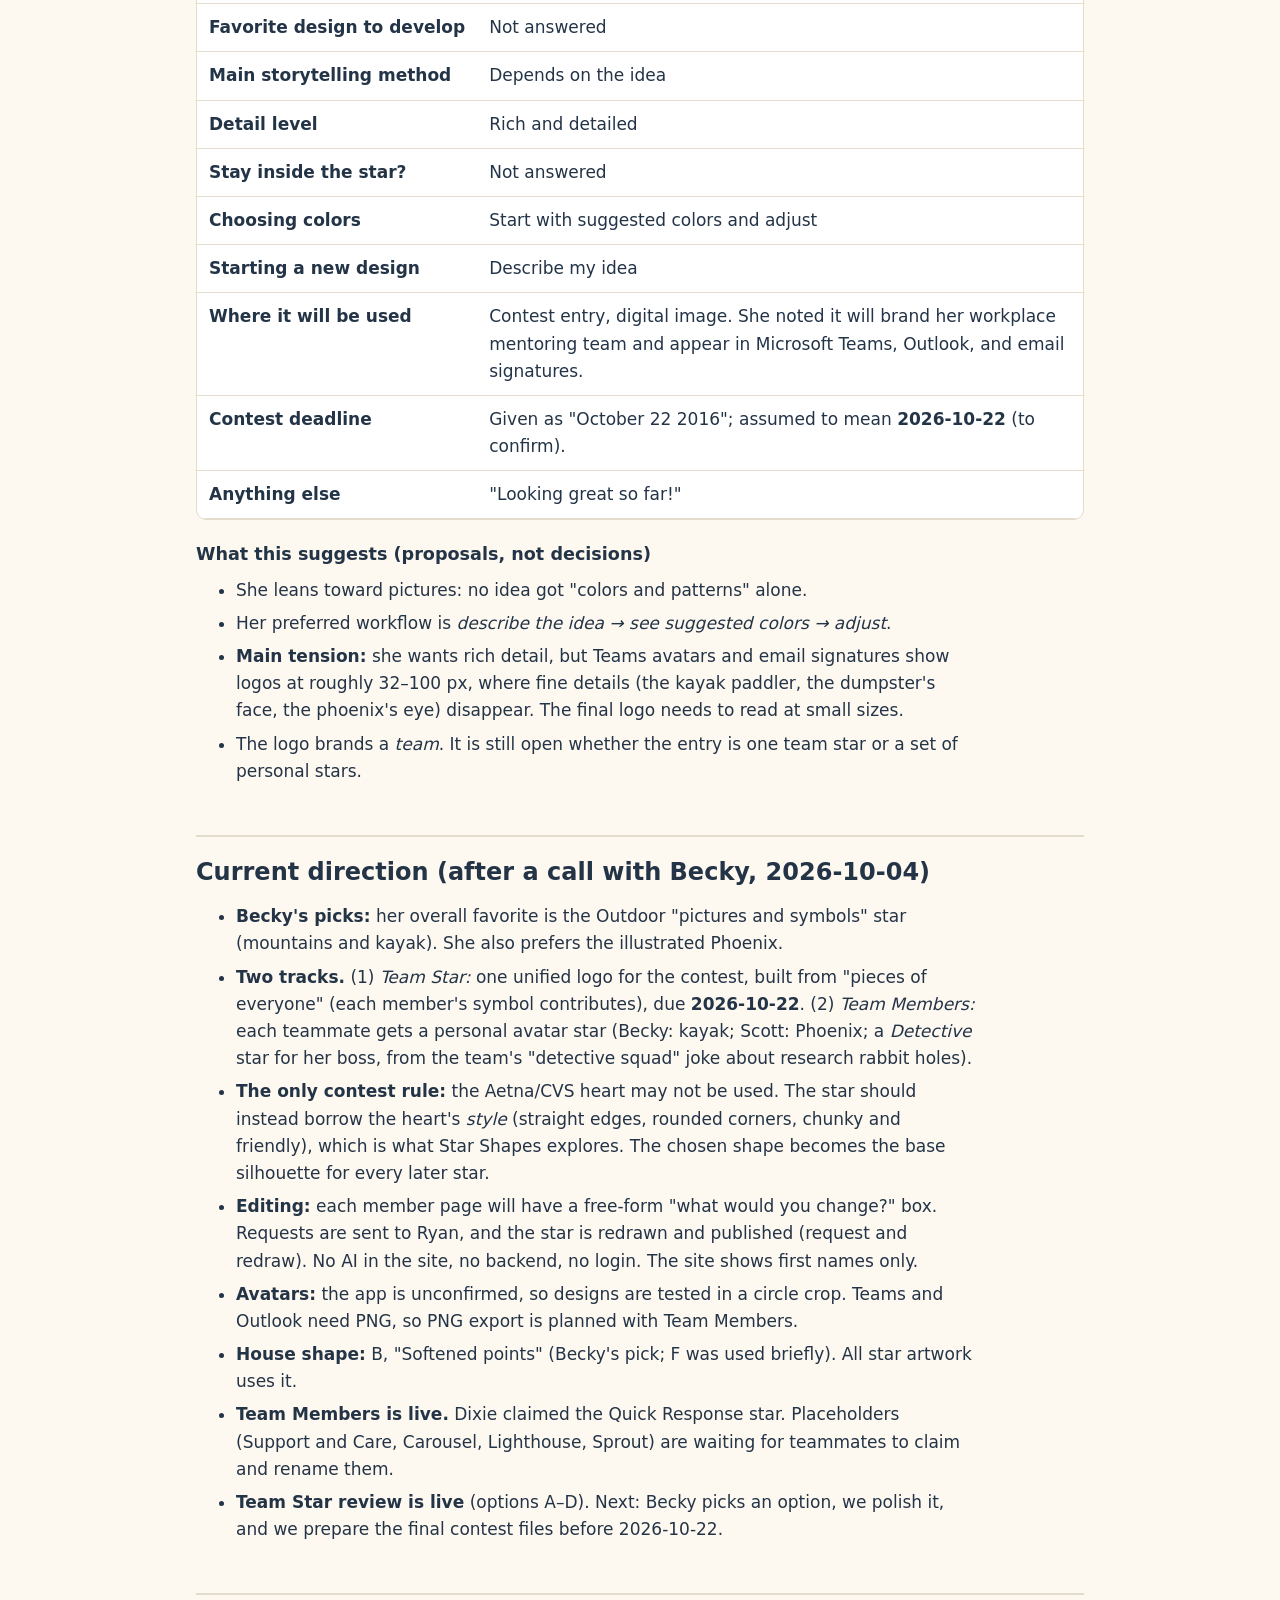
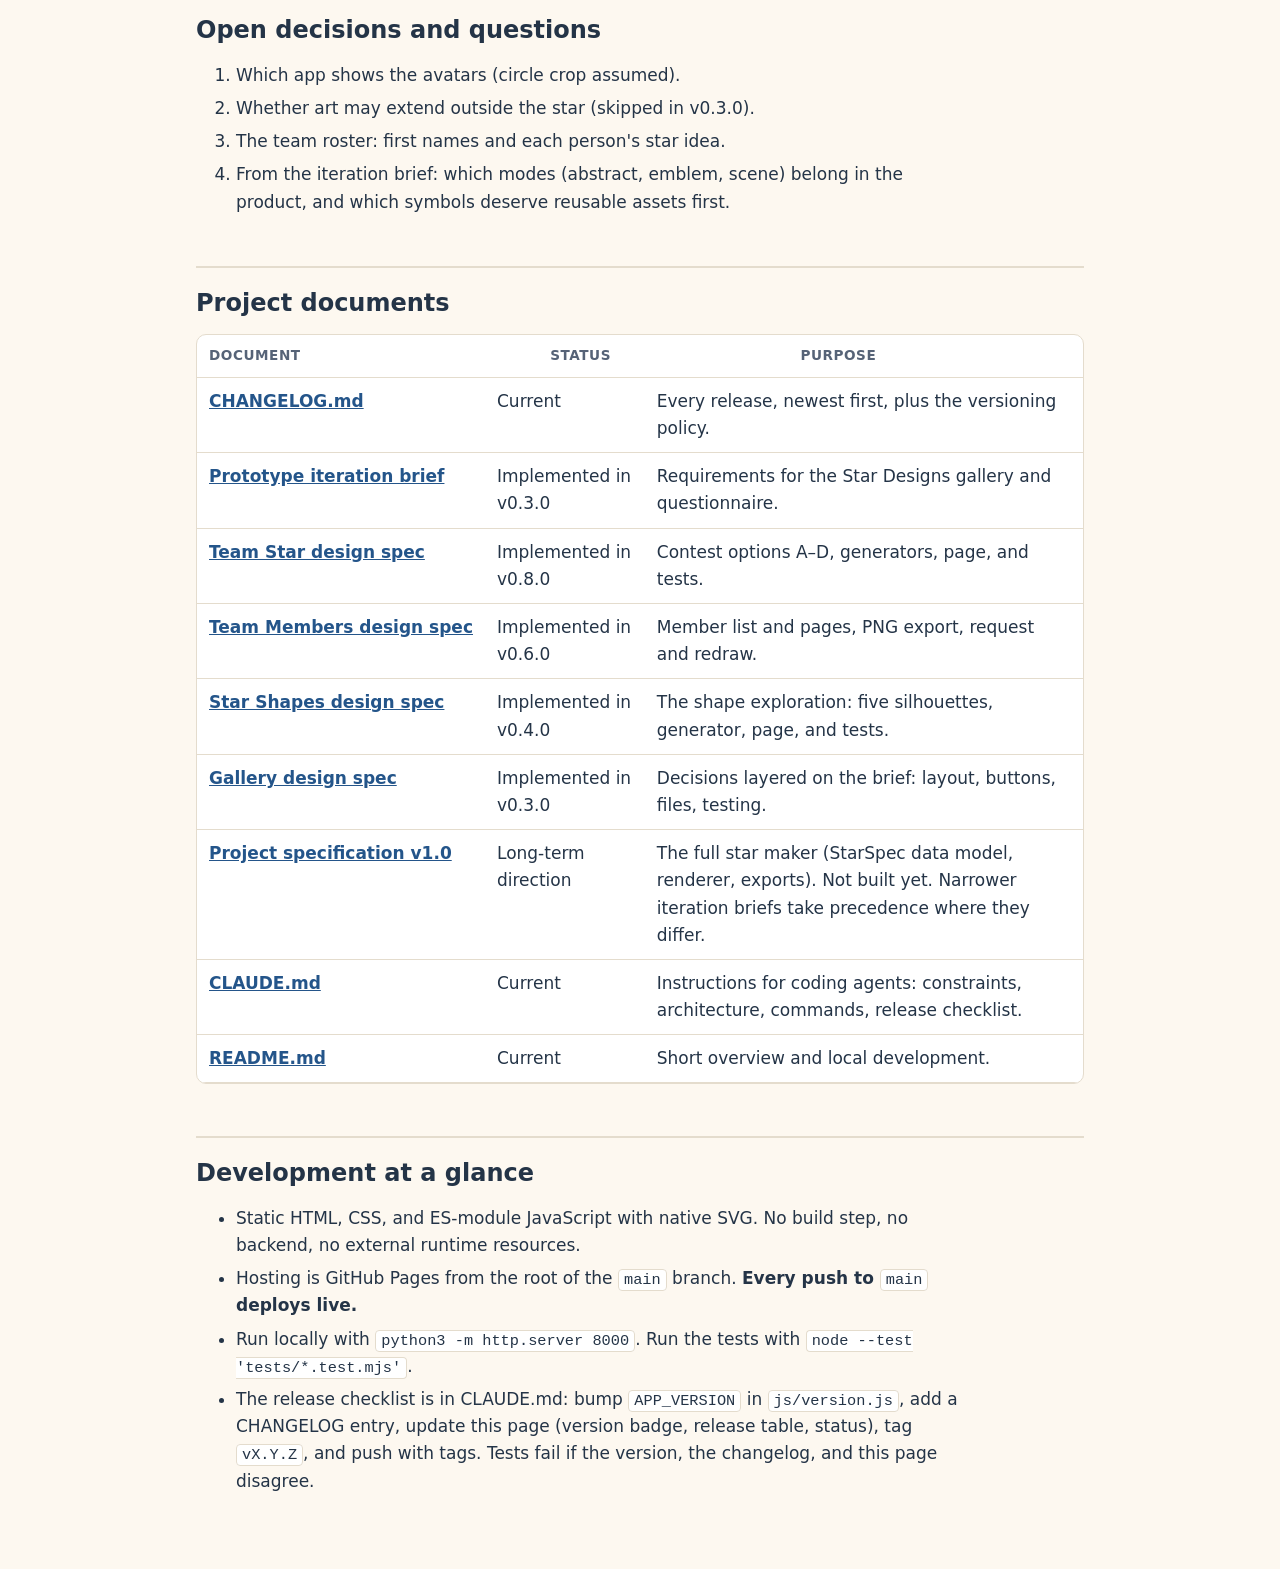
==== commit 0e1737dc: "Add Becky's groovy 70s star; support multiple stars per member (v0.9.0) Co-Authored-By: Claude Opus " ====
--- a/docs/index.html
+++ b/docs/index.html
@@ -14,7 +14,7 @@
       <p class="crumb"><a href="../">← All-Star Studio</a></p>
       <h1>All-Star Studio Docs</h1>
       <p class="lede">The current state of the project: what is live, what changed recently, what the user said, and what is still undecided. Read this page first, then follow the document links.</p>
-      <p class="meta">Current version <strong data-docs-version>v0.8.0</strong> · Last updated 2026-10-04 · <a href="../CHANGELOG.md">Full changelog</a> · <a href="https://github.com/polarispixels/all-star-studio">Source on GitHub</a></p>
+      <p class="meta">Current version <strong data-docs-version>v0.9.0</strong> · Last updated 2026-10-07 · <a href="../CHANGELOG.md">Full changelog</a> · <a href="https://github.com/polarispixels/all-star-studio">Source on GitHub</a></p>
     </header>
 
     <section id="live">
@@ -24,7 +24,7 @@
         <tbody>
           <tr><td>Homepage</td><td><a href="../">/all-star-studio/</a></td><td>Star logo (house shape B), tagline, the main <b>Team Star</b> and <b>Team Members</b> buttons, and "Earlier ideas": <b>Star Shapes</b>, <b>Star Designs</b>, <b>Heart Examples</b>.</td></tr>
           <tr><td>Team Star</td><td><a href="../team/">/all-star-studio/team/</a></td><td>The contest logo: options A–D on shape B, each previewed in an email signature, in Teams, in a circle, and in dark mode, with PNG/SVG downloads. Becky picks one and sends it to Ryan. <b>Waiting on her pick.</b></td></tr>
-          <tr><td>Team Members</td><td><a href="../members/">/all-star-studio/members/</a></td><td>Personal avatar stars: Becky, Scott, Dixie, Detective, plus placeholders Support and Care, Carousel, Lighthouse, and Sprout. Each member page (<code>member/?id=…</code>) offers a PNG for Teams/Outlook, an SVG, and a change request sent to Ryan. <code>?id=new</code> requests a new star.</td></tr>
+          <tr><td>Team Members</td><td><a href="../members/">/all-star-studio/members/</a></td><td>Personal avatar stars: Becky (two: kayak and Groovy 70s), Scott, Dixie, Detective, plus placeholders Support and Care, Carousel, Lighthouse, and Sprout. Each member page (<code>member/?id=…</code>) offers a PNG for Teams/Outlook, an SVG, and a change request sent to Ryan. <code>?id=new</code> requests a new star.</td></tr>
           <tr><td>Star Shapes</td><td><a href="../shapes/">/all-star-studio/shapes/</a></td><td>Pick the star silhouette every future design will use: six rounded, heart-style shapes lettered A–F, each with Becky's kayak star and avatar-size previews. <b>Decided: shape B, "Softened points"</b> (briefly F in v0.5.0).</td></tr>
           <tr><td>Star Designs</td><td><a href="../designs/">/all-star-studio/designs/</a></td><td>Preference-discovery prototype: 4 ideas × 2 original SVG stars, preference choices, an optional questionnaire, and Share/Copy/Download of the answers. Answers stay in the user's browser.</td></tr>
           <tr><td>Heart Examples</td><td><a href="../ideas/">/all-star-studio/ideas/</a></td><td>CVS Health heart pin photos grouped by technique, shown under a "for brainstorming only" disclaimer. Reference only; never reused as artwork.</td></tr>
@@ -40,6 +40,7 @@
       <table>
         <thead><tr><th>Version</th><th>Date</th><th>Summary</th></tr></thead>
         <tbody>
+          <tr><td>v0.9.0</td><td>2026-10-07</td><td>Becky's second star, Groovy 70s (her first new-star request). Members can now have more than one star.</td></tr>
           <tr><td>v0.8.0</td><td>2026-10-04</td><td>Team Star page: four lettered contest candidates (A rays, B pieces of everyone, C puzzle mosaic, D five-piece puzzle) with real-use previews, downloads, and pick-and-send.</td></tr>
           <tr><td>v0.7.1</td><td>2026-10-04</td><td>The Quick Response star is Dixie's. Renamed, with old links still working.</td></tr>
           <tr><td>v0.7.0</td><td>2026-10-04</td><td>Three new placeholder member stars: Carousel (carousel horse), Lighthouse (a guiding light), and Sprout (helping others grow).</td></tr>
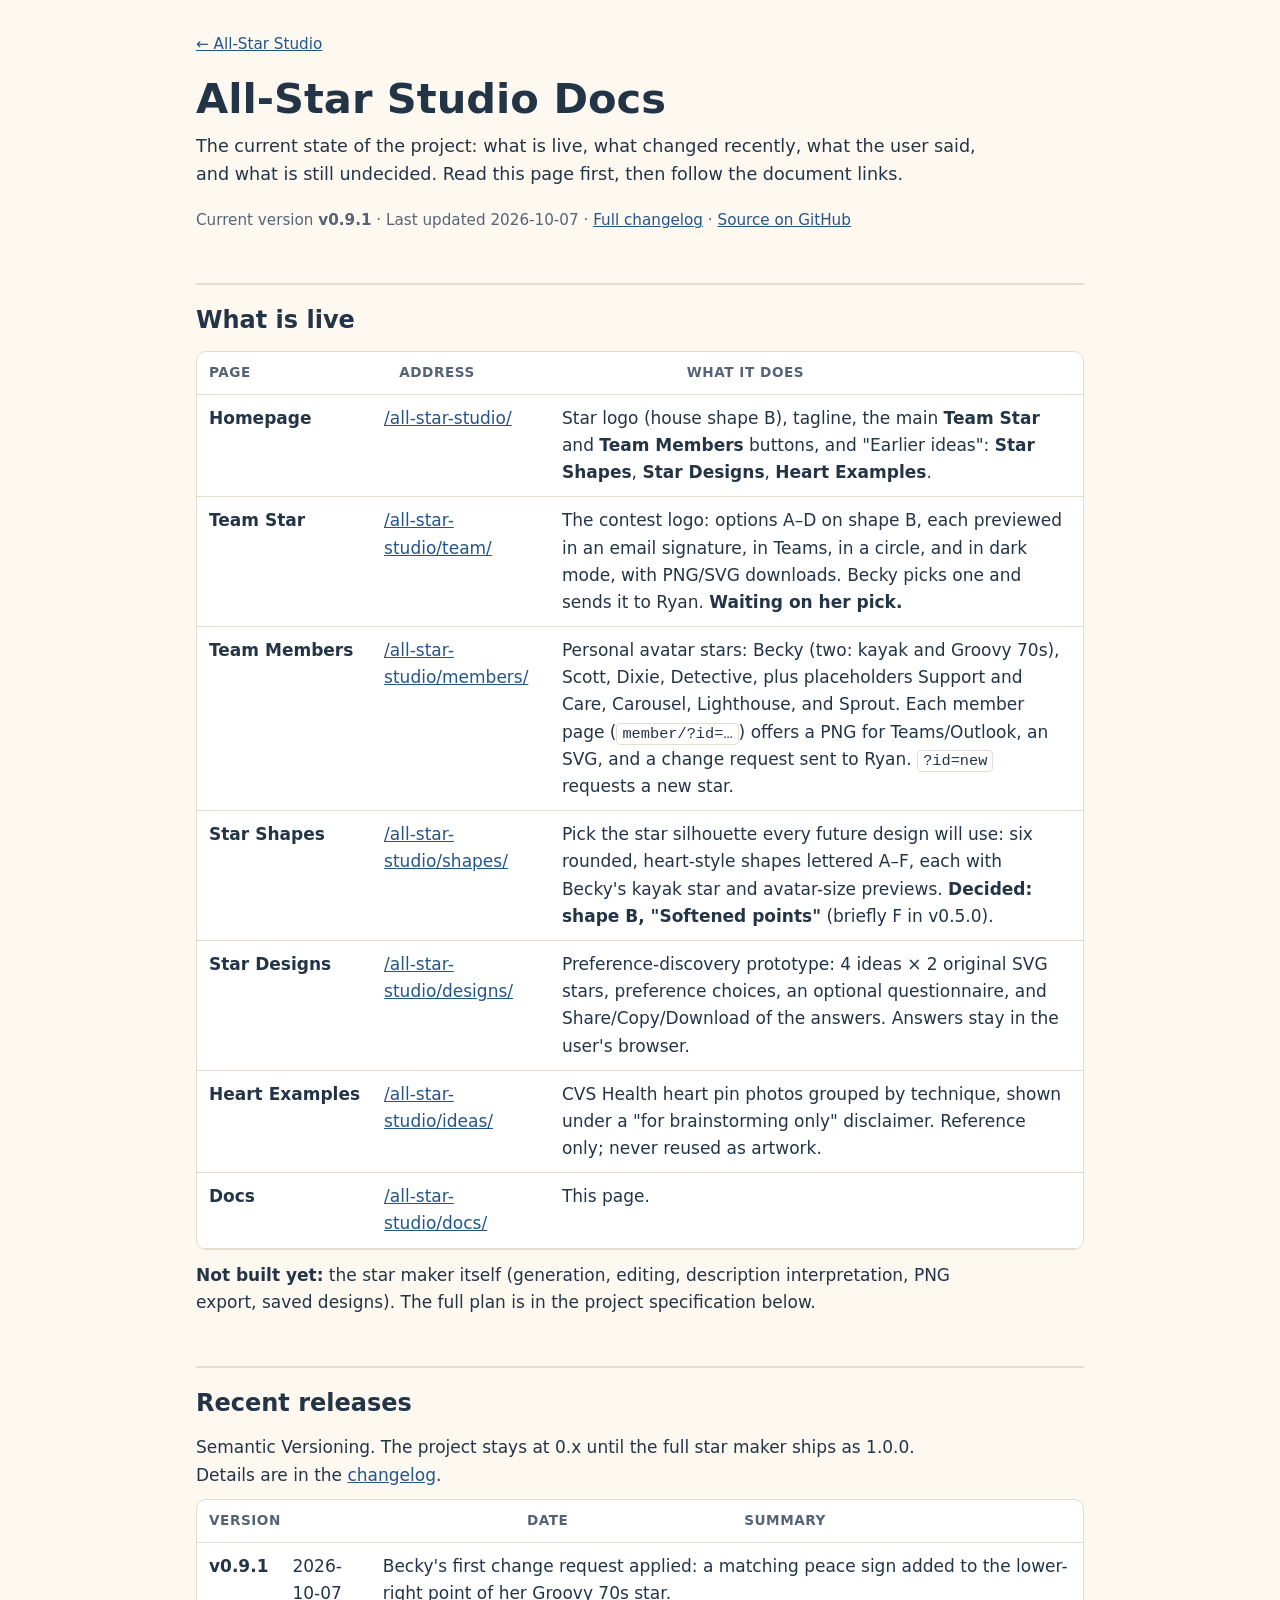
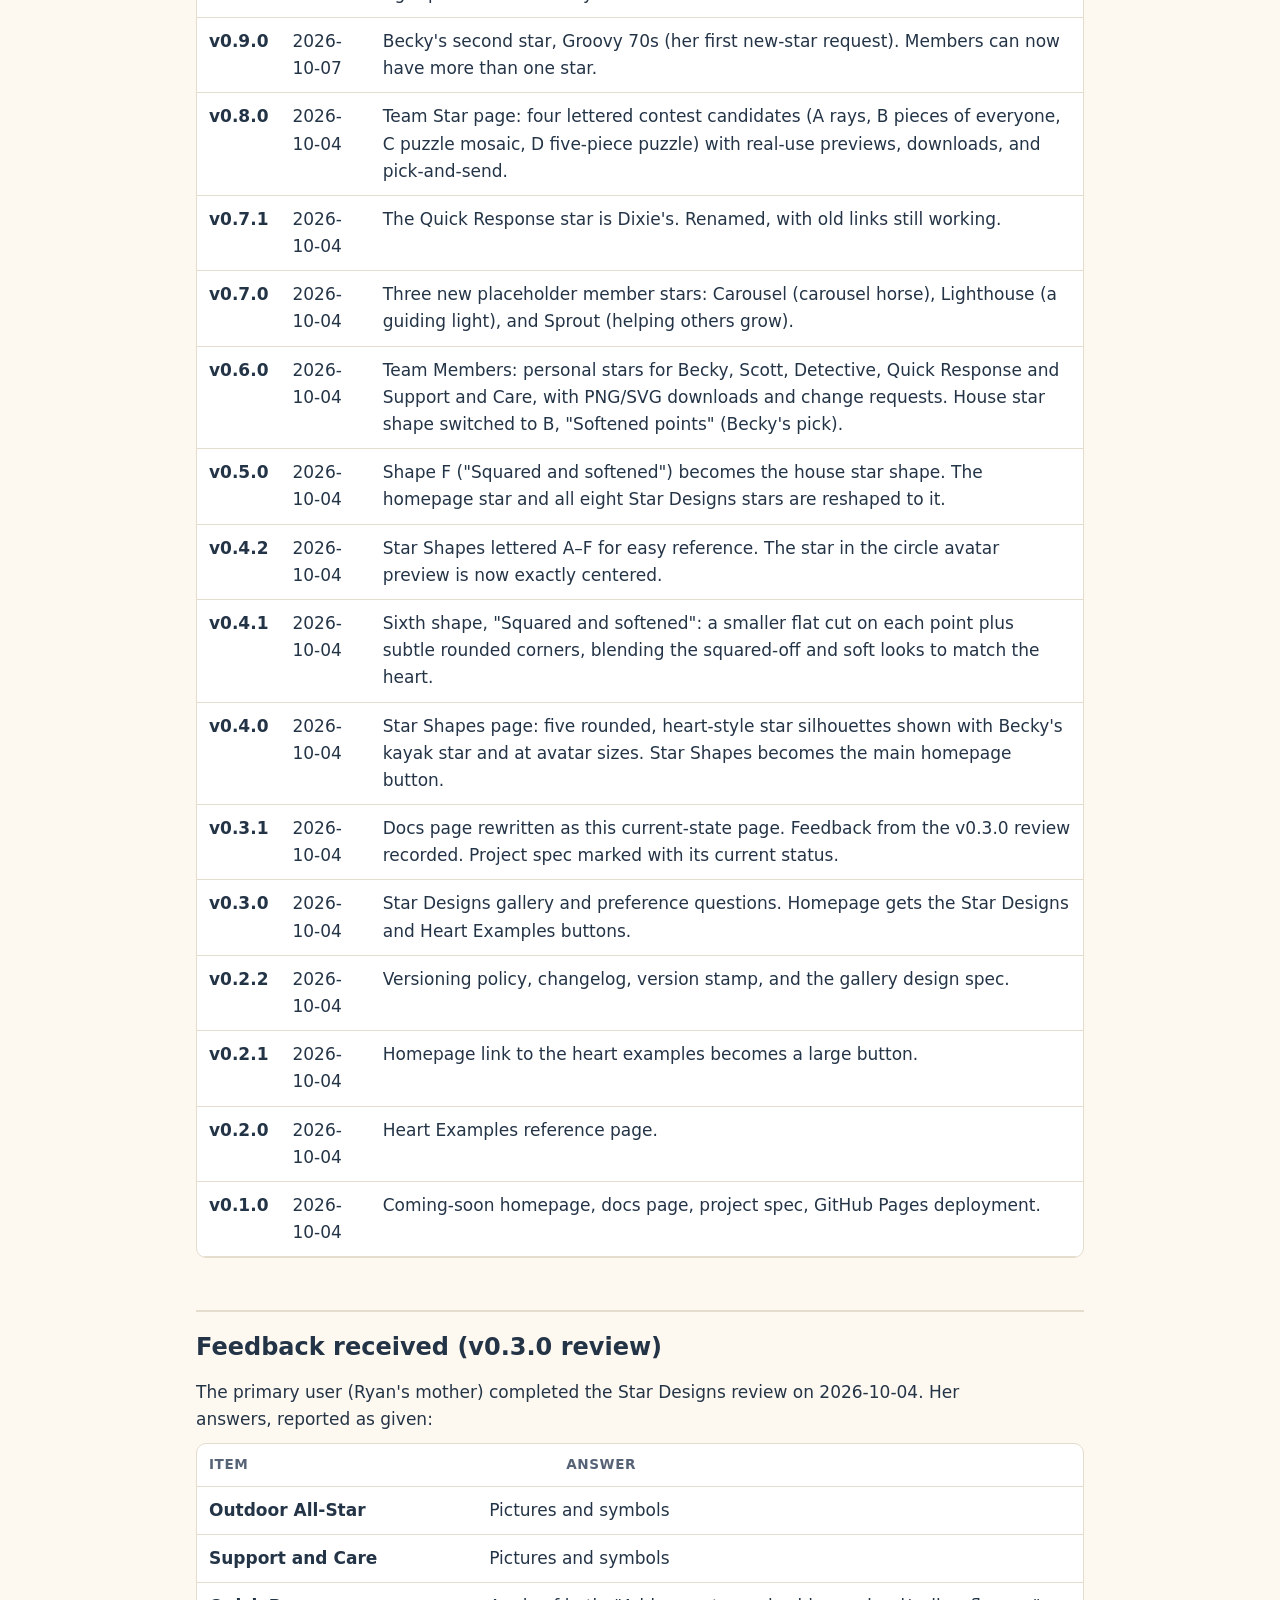
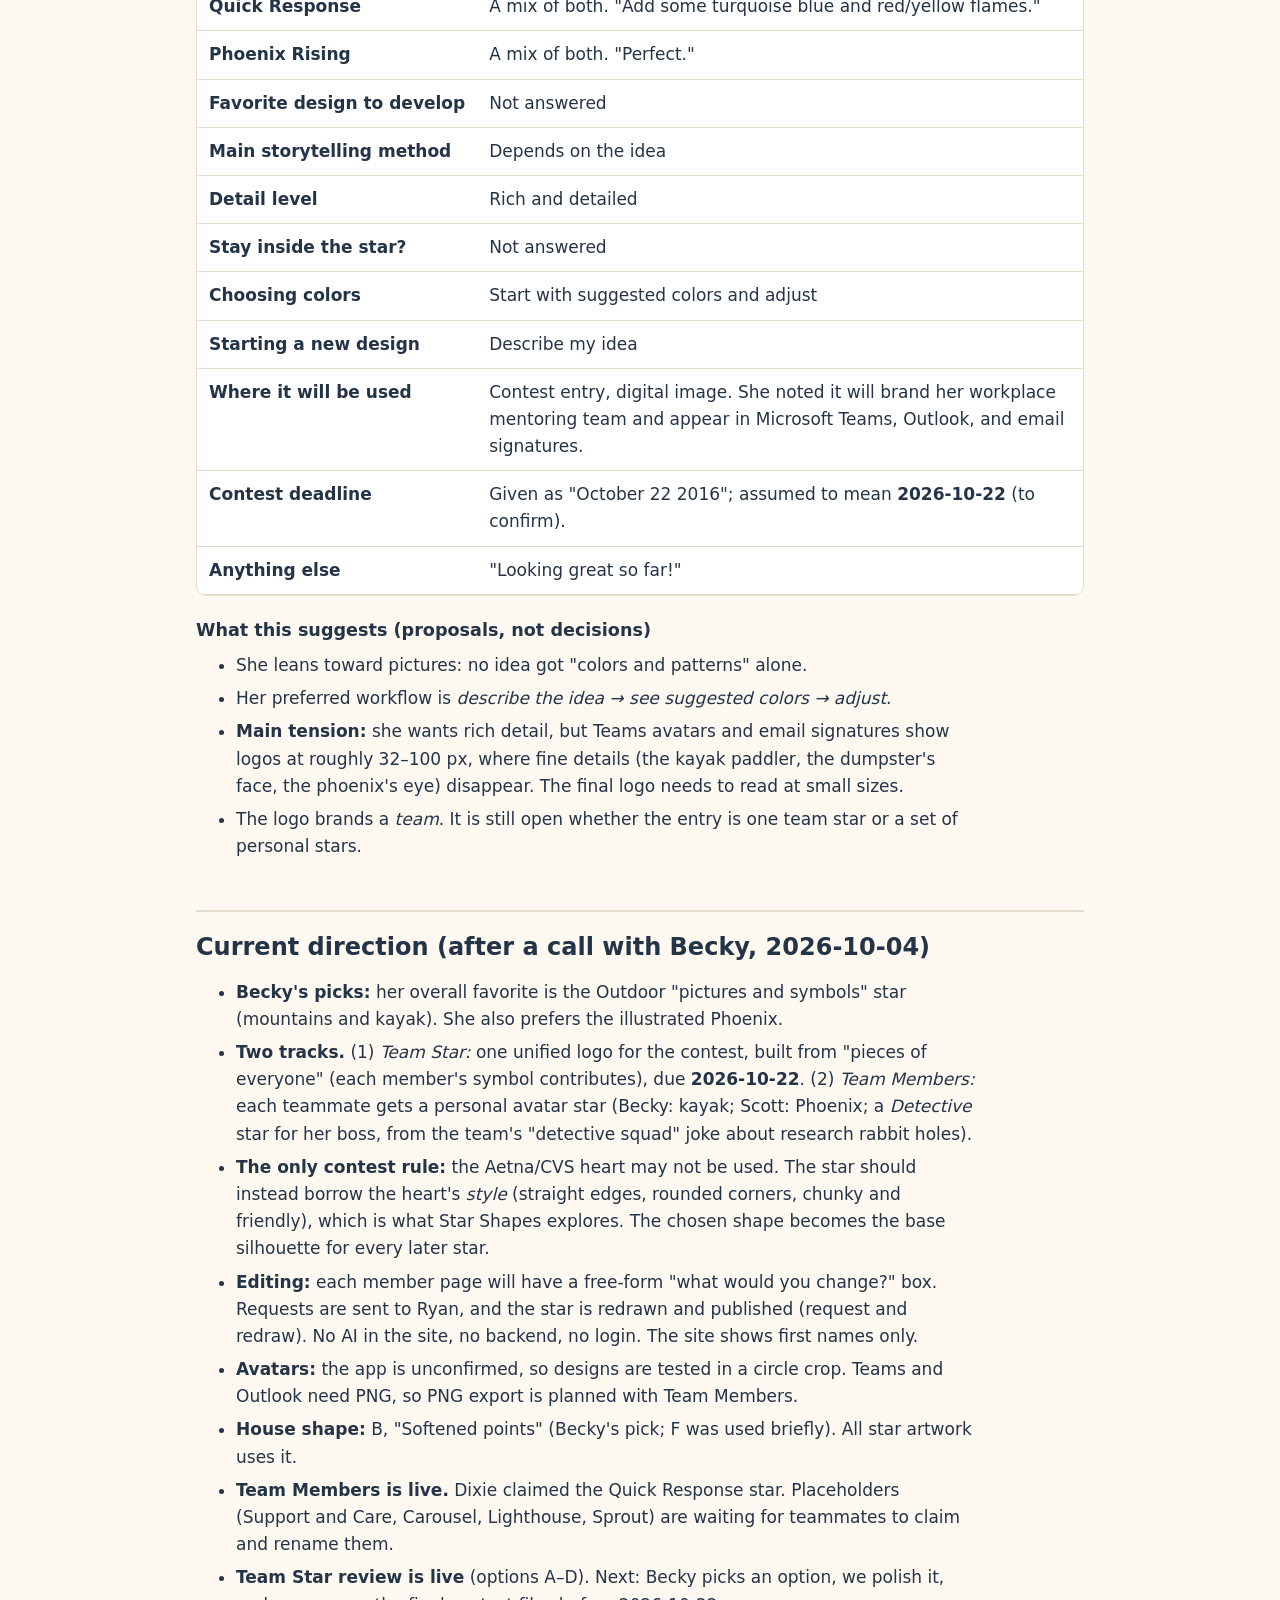
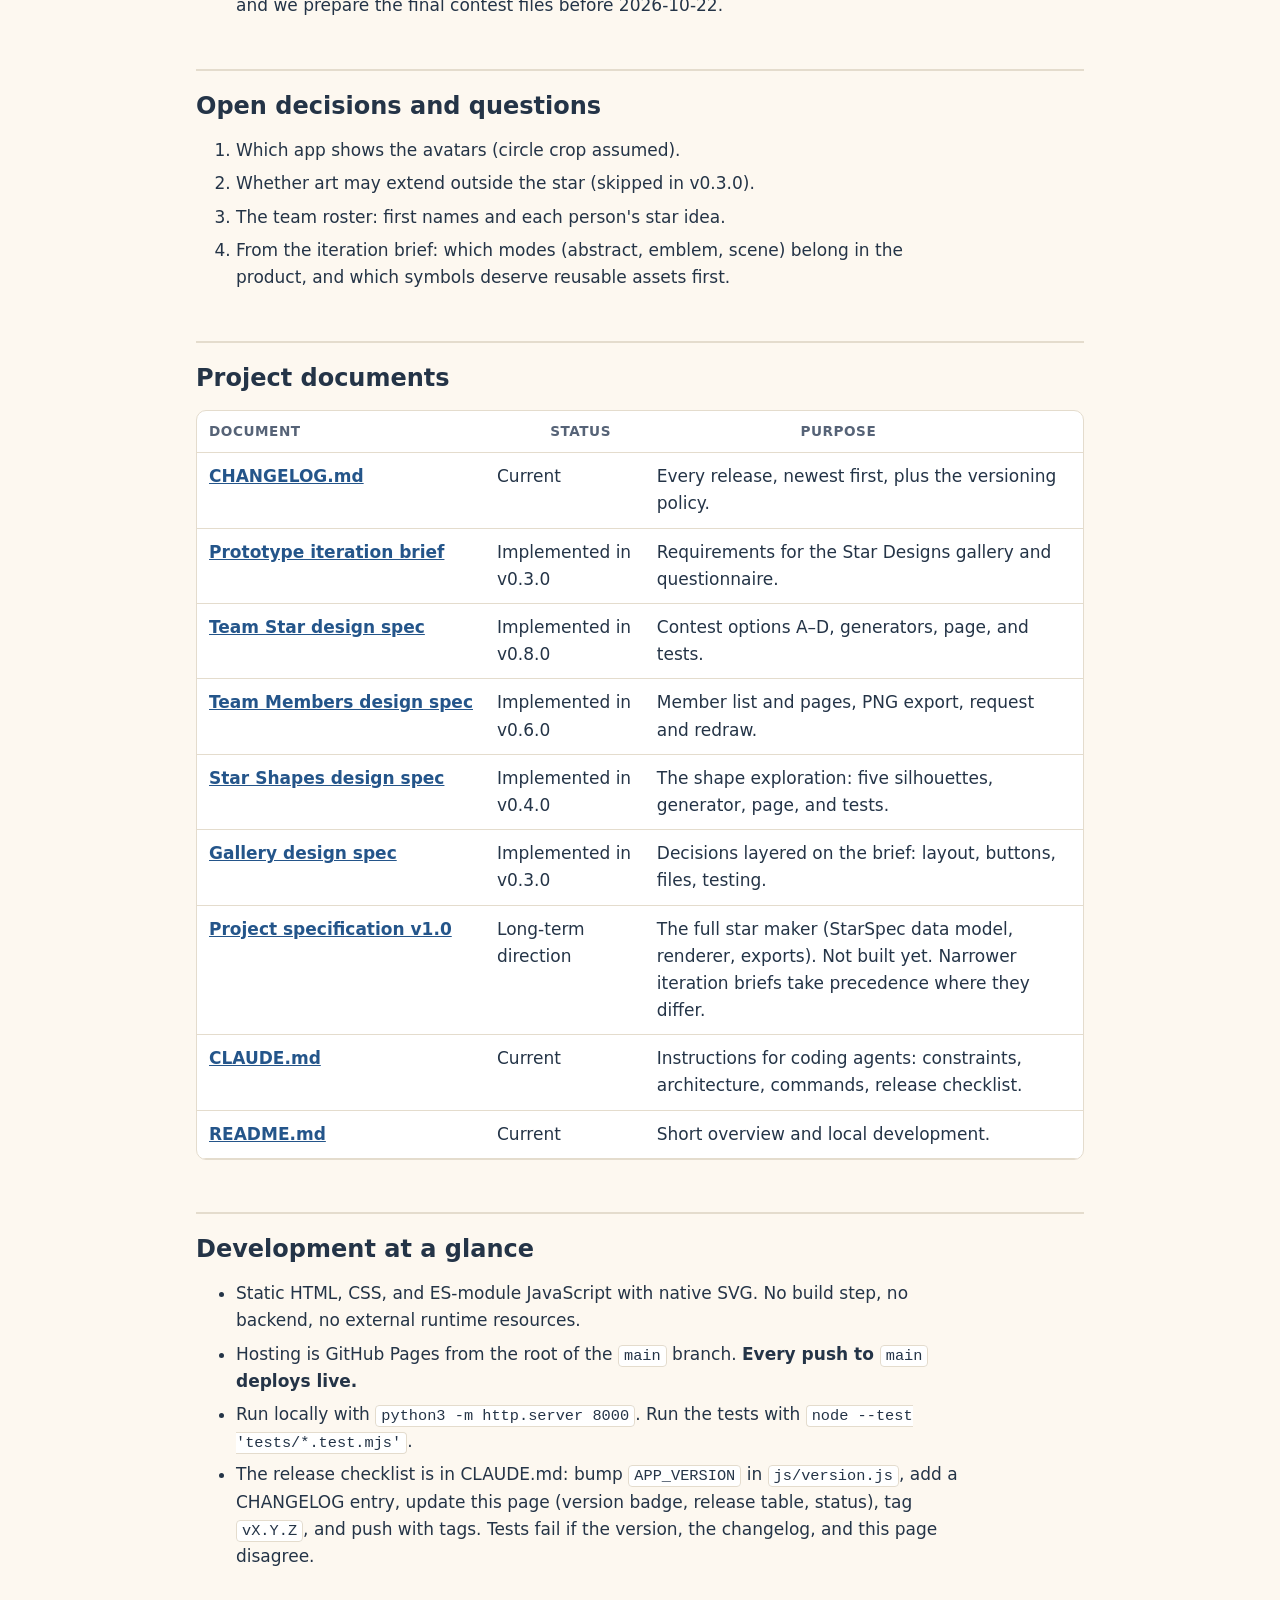
==== commit 108e25a2: "Groovy star: add matching peace sign in lower-right point (v0.9.1) Becky's change request.  Co-Autho" ====
--- a/docs/index.html
+++ b/docs/index.html
@@ -14,7 +14,7 @@
       <p class="crumb"><a href="../">← All-Star Studio</a></p>
       <h1>All-Star Studio Docs</h1>
       <p class="lede">The current state of the project: what is live, what changed recently, what the user said, and what is still undecided. Read this page first, then follow the document links.</p>
-      <p class="meta">Current version <strong data-docs-version>v0.9.0</strong> · Last updated 2026-10-07 · <a href="../CHANGELOG.md">Full changelog</a> · <a href="https://github.com/polarispixels/all-star-studio">Source on GitHub</a></p>
+      <p class="meta">Current version <strong data-docs-version>v0.9.1</strong> · Last updated 2026-10-07 · <a href="../CHANGELOG.md">Full changelog</a> · <a href="https://github.com/polarispixels/all-star-studio">Source on GitHub</a></p>
     </header>
 
     <section id="live">
@@ -40,6 +40,7 @@
       <table>
         <thead><tr><th>Version</th><th>Date</th><th>Summary</th></tr></thead>
         <tbody>
+          <tr><td>v0.9.1</td><td>2026-10-07</td><td>Becky's first change request applied: a matching peace sign added to the lower-right point of her Groovy 70s star.</td></tr>
           <tr><td>v0.9.0</td><td>2026-10-07</td><td>Becky's second star, Groovy 70s (her first new-star request). Members can now have more than one star.</td></tr>
           <tr><td>v0.8.0</td><td>2026-10-04</td><td>Team Star page: four lettered contest candidates (A rays, B pieces of everyone, C puzzle mosaic, D five-piece puzzle) with real-use previews, downloads, and pick-and-send.</td></tr>
           <tr><td>v0.7.1</td><td>2026-10-04</td><td>The Quick Response star is Dixie's. Renamed, with old links still working.</td></tr>
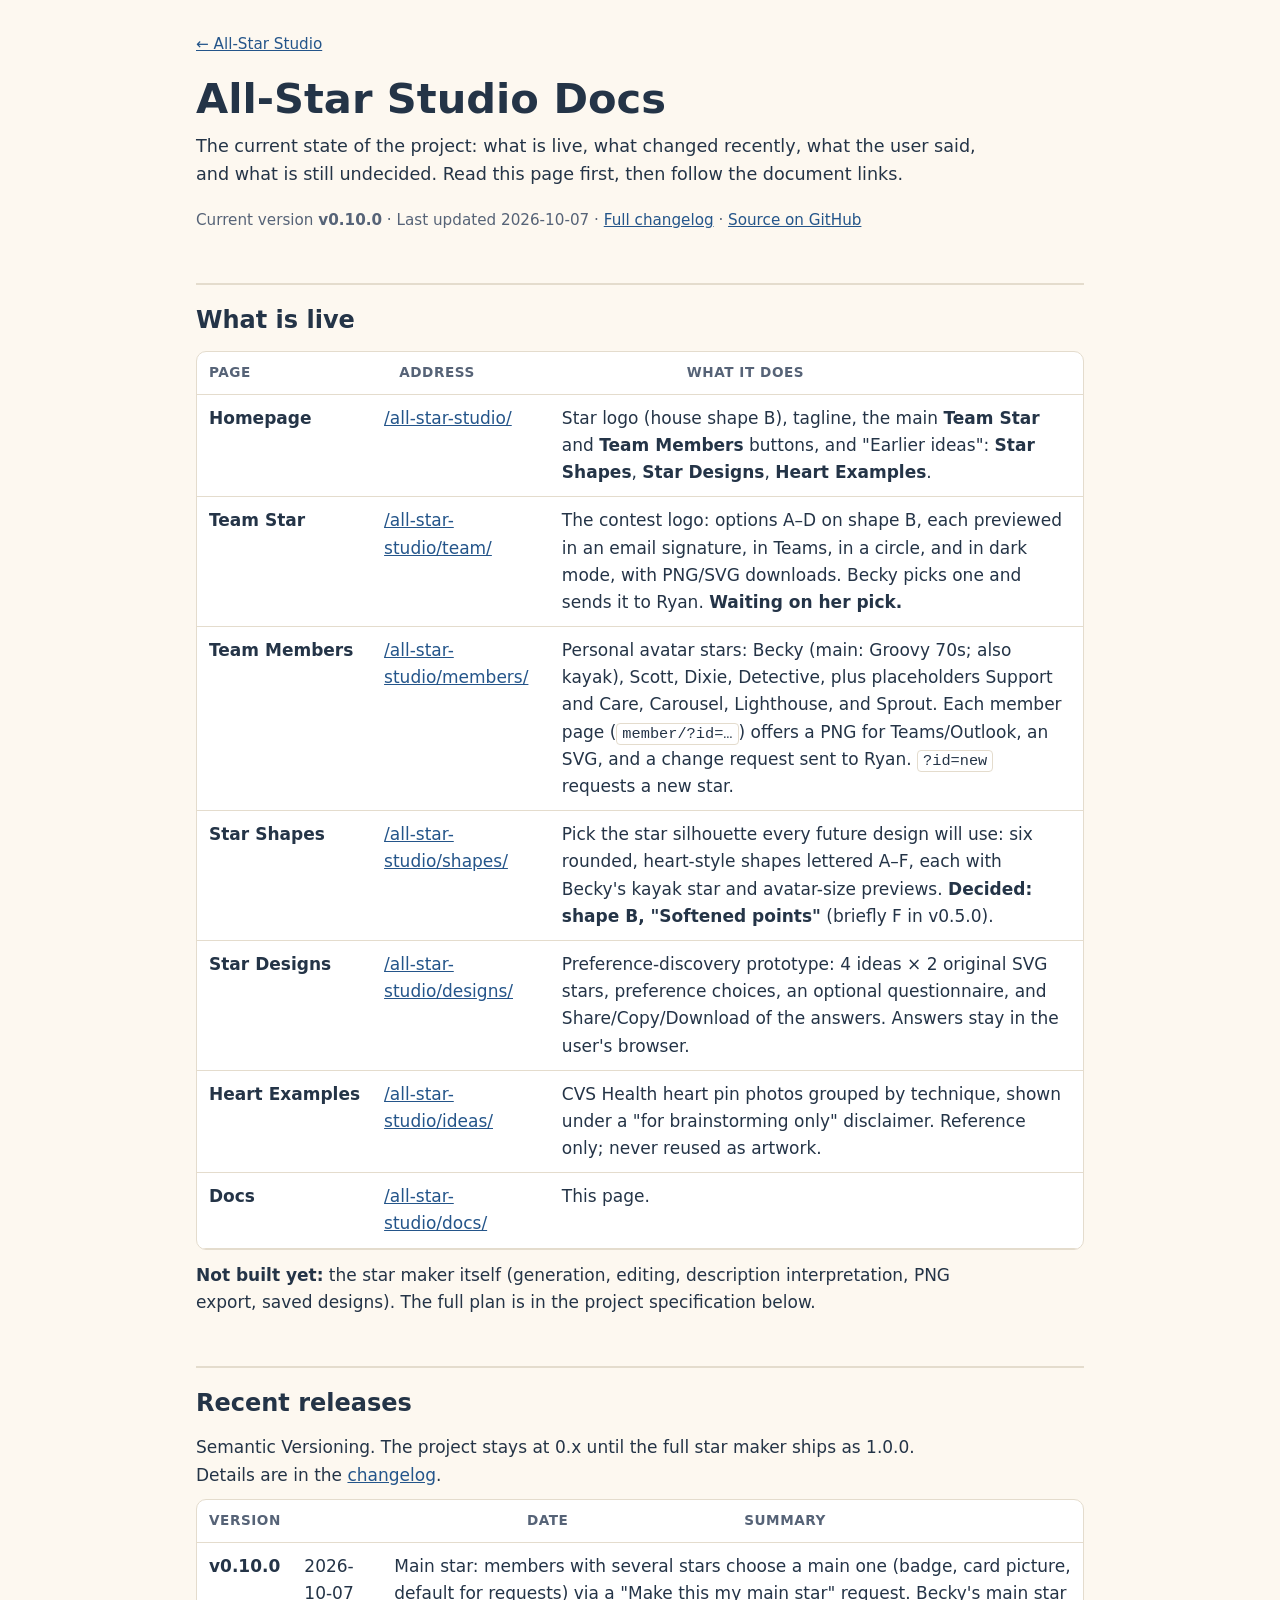
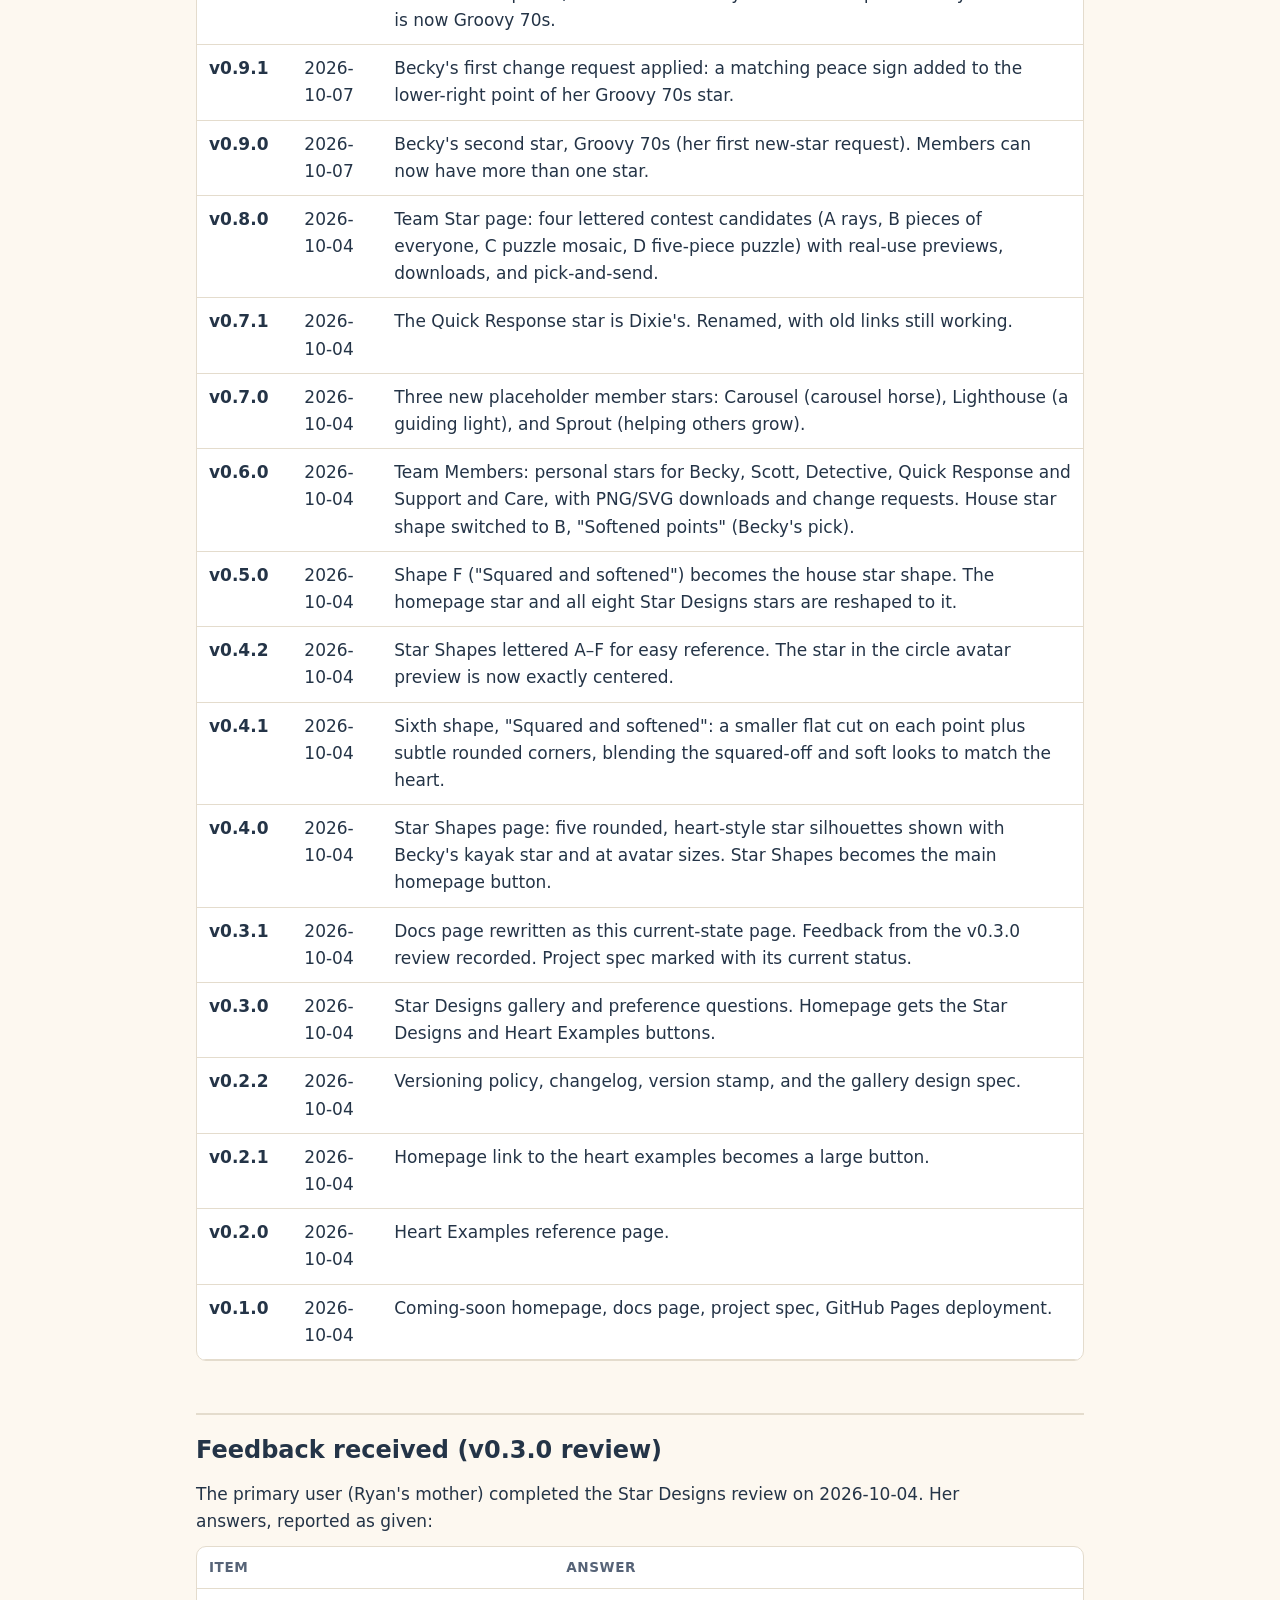
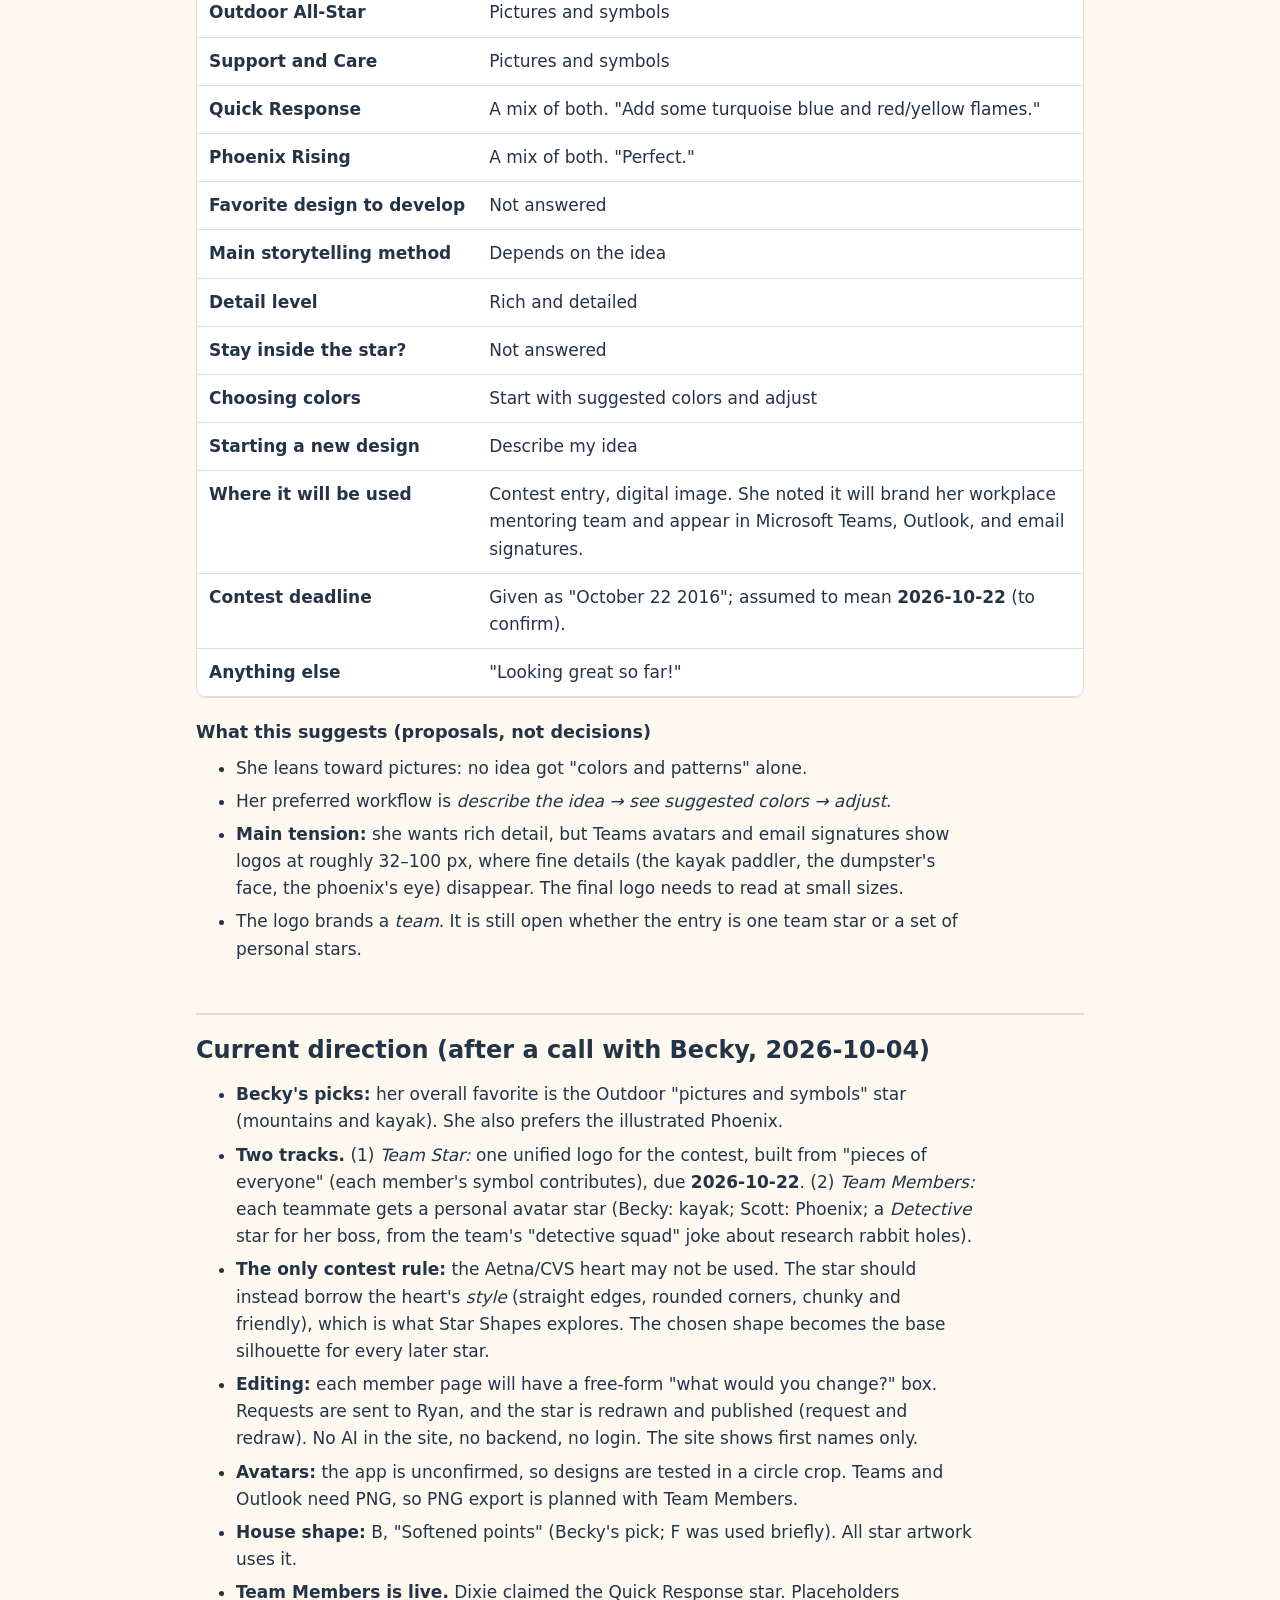
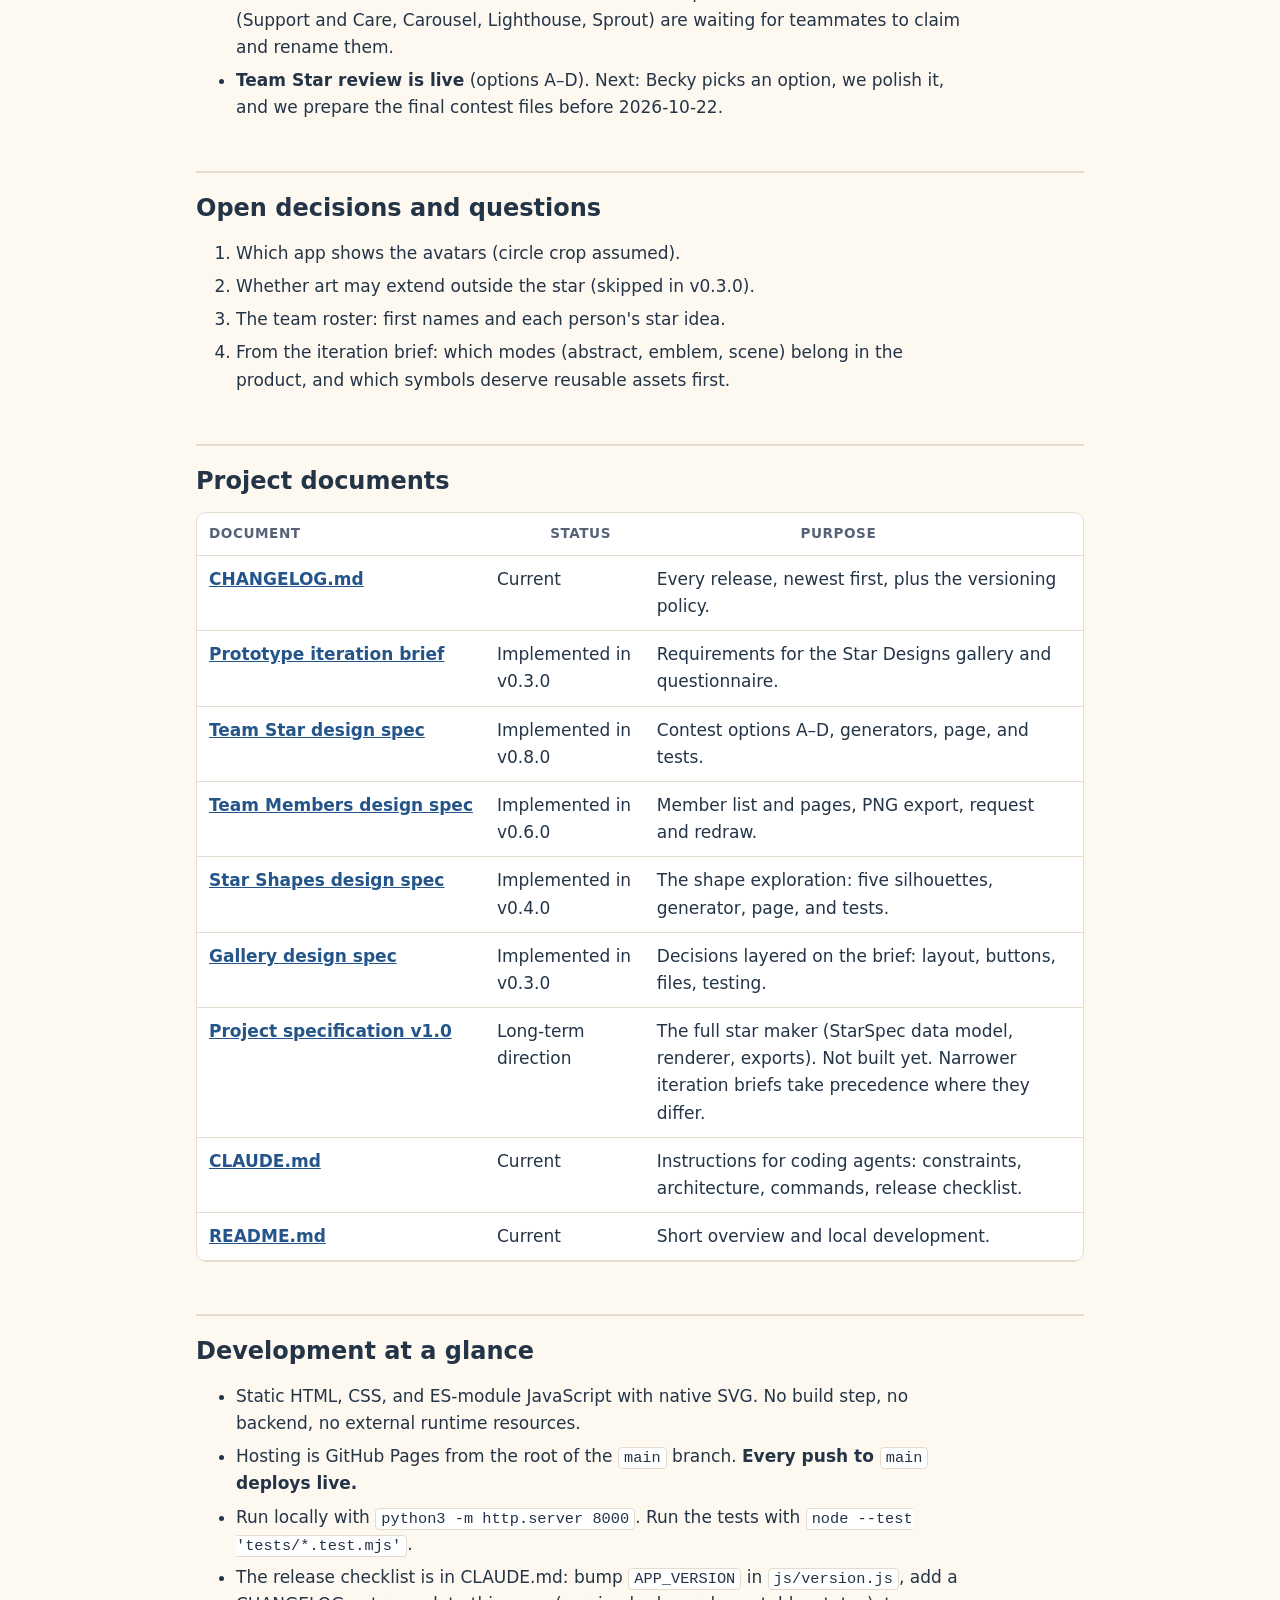
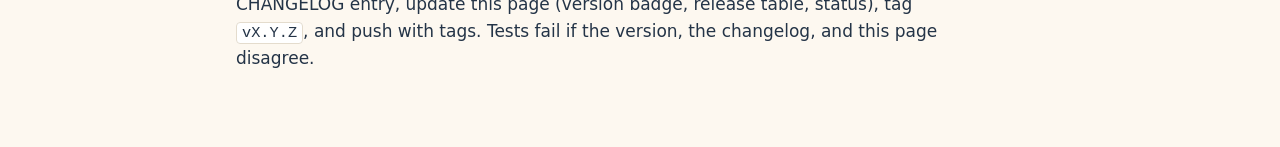
==== commit d75a0b06: "Add main star choice for members; Becky's main star is Groovy 70s (v0.10.0) Co-Authored-By: Claude O" ====
--- a/docs/index.html
+++ b/docs/index.html
@@ -14,7 +14,7 @@
       <p class="crumb"><a href="../">← All-Star Studio</a></p>
       <h1>All-Star Studio Docs</h1>
       <p class="lede">The current state of the project: what is live, what changed recently, what the user said, and what is still undecided. Read this page first, then follow the document links.</p>
-      <p class="meta">Current version <strong data-docs-version>v0.9.1</strong> · Last updated 2026-10-07 · <a href="../CHANGELOG.md">Full changelog</a> · <a href="https://github.com/polarispixels/all-star-studio">Source on GitHub</a></p>
+      <p class="meta">Current version <strong data-docs-version>v0.10.0</strong> · Last updated 2026-10-07 · <a href="../CHANGELOG.md">Full changelog</a> · <a href="https://github.com/polarispixels/all-star-studio">Source on GitHub</a></p>
     </header>
 
     <section id="live">
@@ -24,7 +24,7 @@
         <tbody>
           <tr><td>Homepage</td><td><a href="../">/all-star-studio/</a></td><td>Star logo (house shape B), tagline, the main <b>Team Star</b> and <b>Team Members</b> buttons, and "Earlier ideas": <b>Star Shapes</b>, <b>Star Designs</b>, <b>Heart Examples</b>.</td></tr>
           <tr><td>Team Star</td><td><a href="../team/">/all-star-studio/team/</a></td><td>The contest logo: options A–D on shape B, each previewed in an email signature, in Teams, in a circle, and in dark mode, with PNG/SVG downloads. Becky picks one and sends it to Ryan. <b>Waiting on her pick.</b></td></tr>
-          <tr><td>Team Members</td><td><a href="../members/">/all-star-studio/members/</a></td><td>Personal avatar stars: Becky (two: kayak and Groovy 70s), Scott, Dixie, Detective, plus placeholders Support and Care, Carousel, Lighthouse, and Sprout. Each member page (<code>member/?id=…</code>) offers a PNG for Teams/Outlook, an SVG, and a change request sent to Ryan. <code>?id=new</code> requests a new star.</td></tr>
+          <tr><td>Team Members</td><td><a href="../members/">/all-star-studio/members/</a></td><td>Personal avatar stars: Becky (main: Groovy 70s; also kayak), Scott, Dixie, Detective, plus placeholders Support and Care, Carousel, Lighthouse, and Sprout. Each member page (<code>member/?id=…</code>) offers a PNG for Teams/Outlook, an SVG, and a change request sent to Ryan. <code>?id=new</code> requests a new star.</td></tr>
           <tr><td>Star Shapes</td><td><a href="../shapes/">/all-star-studio/shapes/</a></td><td>Pick the star silhouette every future design will use: six rounded, heart-style shapes lettered A–F, each with Becky's kayak star and avatar-size previews. <b>Decided: shape B, "Softened points"</b> (briefly F in v0.5.0).</td></tr>
           <tr><td>Star Designs</td><td><a href="../designs/">/all-star-studio/designs/</a></td><td>Preference-discovery prototype: 4 ideas × 2 original SVG stars, preference choices, an optional questionnaire, and Share/Copy/Download of the answers. Answers stay in the user's browser.</td></tr>
           <tr><td>Heart Examples</td><td><a href="../ideas/">/all-star-studio/ideas/</a></td><td>CVS Health heart pin photos grouped by technique, shown under a "for brainstorming only" disclaimer. Reference only; never reused as artwork.</td></tr>
@@ -40,6 +40,7 @@
       <table>
         <thead><tr><th>Version</th><th>Date</th><th>Summary</th></tr></thead>
         <tbody>
+          <tr><td>v0.10.0</td><td>2026-10-07</td><td>Main star: members with several stars choose a main one (badge, card picture, default for requests) via a "Make this my main star" request. Becky's main star is now Groovy 70s.</td></tr>
           <tr><td>v0.9.1</td><td>2026-10-07</td><td>Becky's first change request applied: a matching peace sign added to the lower-right point of her Groovy 70s star.</td></tr>
           <tr><td>v0.9.0</td><td>2026-10-07</td><td>Becky's second star, Groovy 70s (her first new-star request). Members can now have more than one star.</td></tr>
           <tr><td>v0.8.0</td><td>2026-10-04</td><td>Team Star page: four lettered contest candidates (A rays, B pieces of everyone, C puzzle mosaic, D five-piece puzzle) with real-use previews, downloads, and pick-and-send.</td></tr>
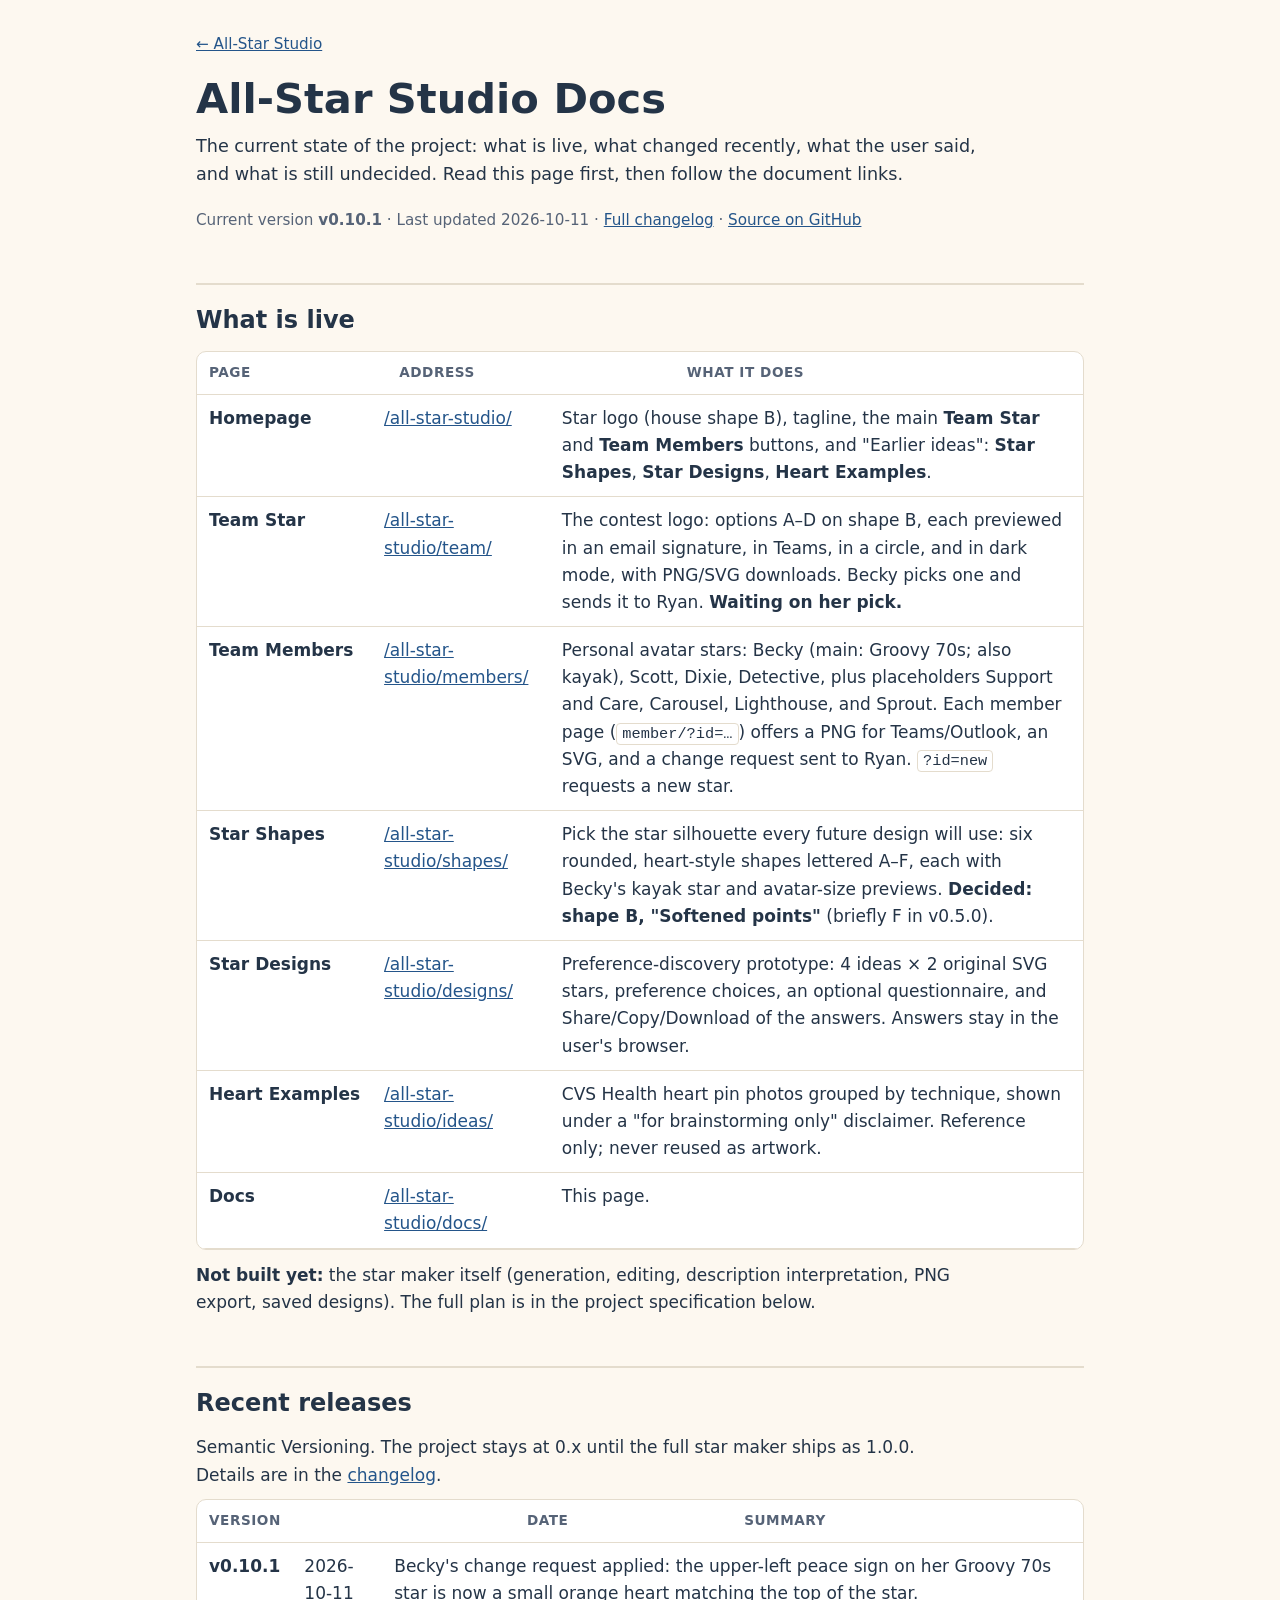
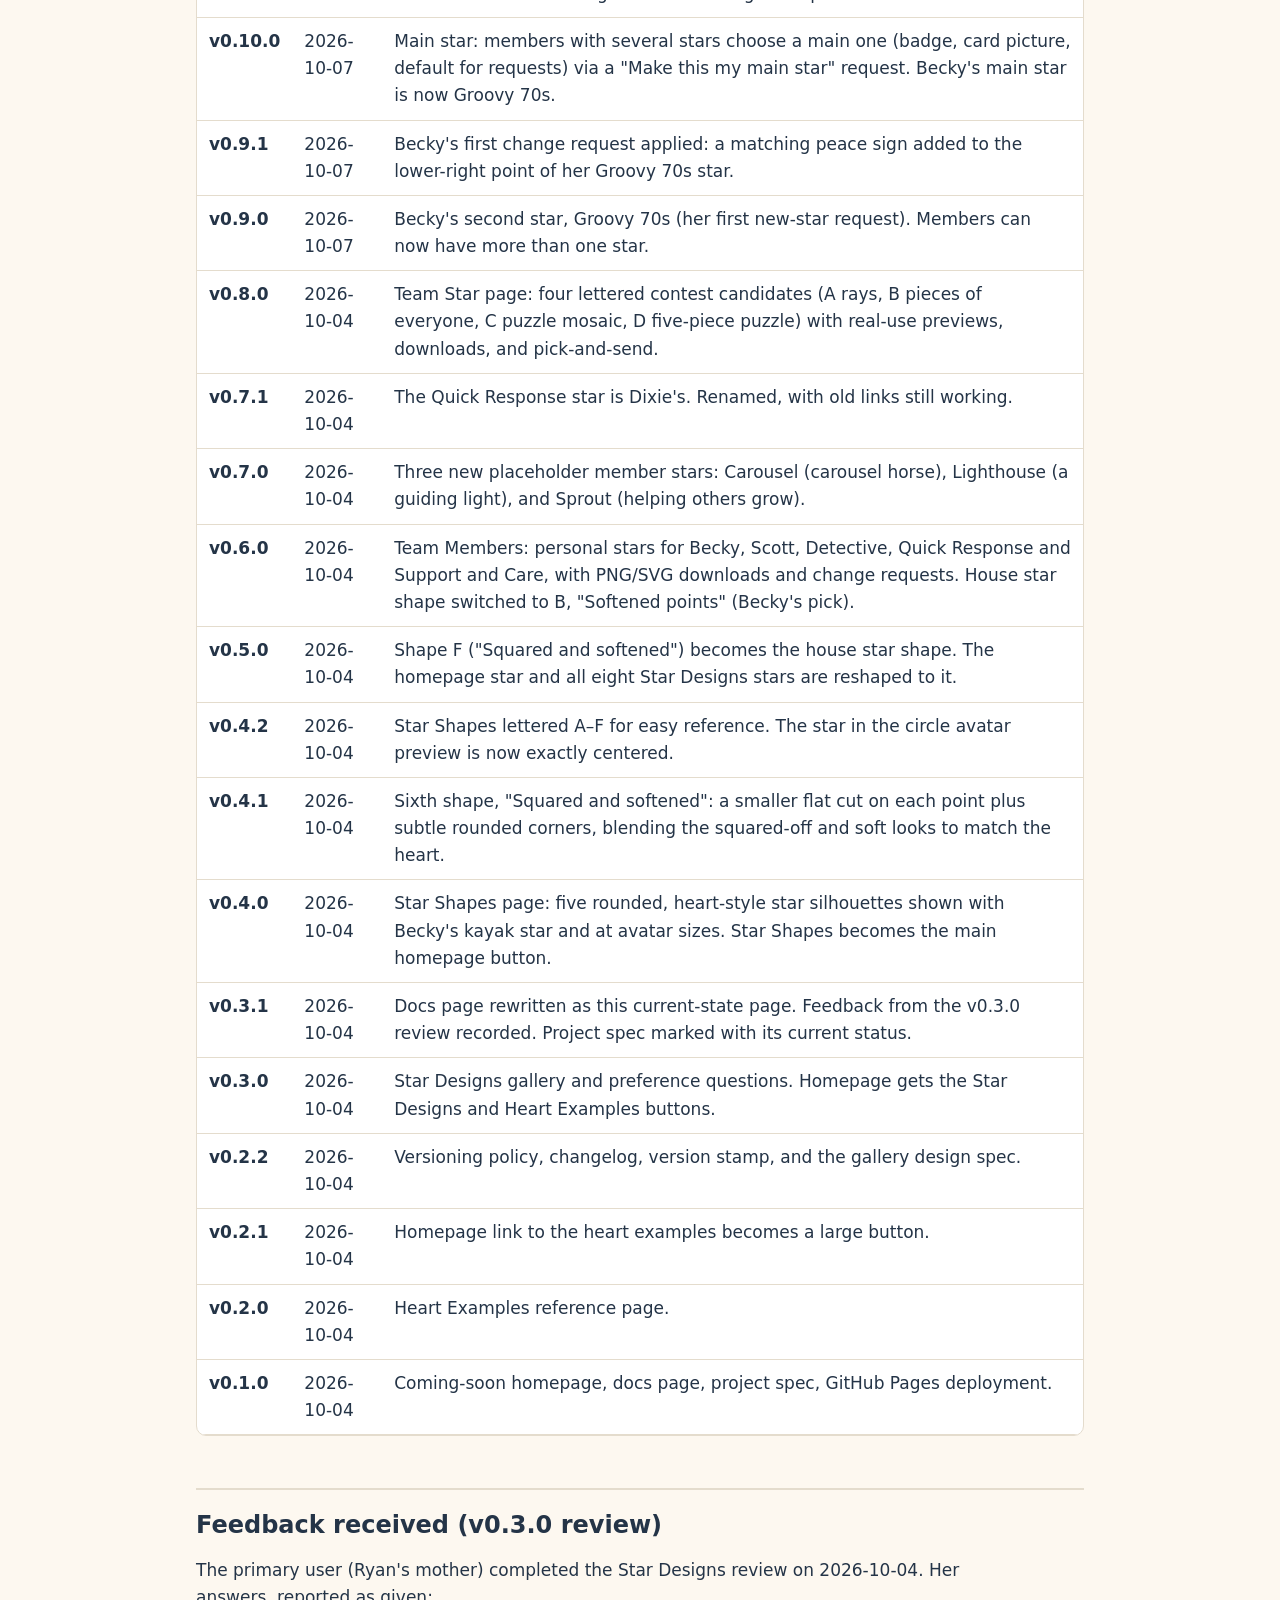
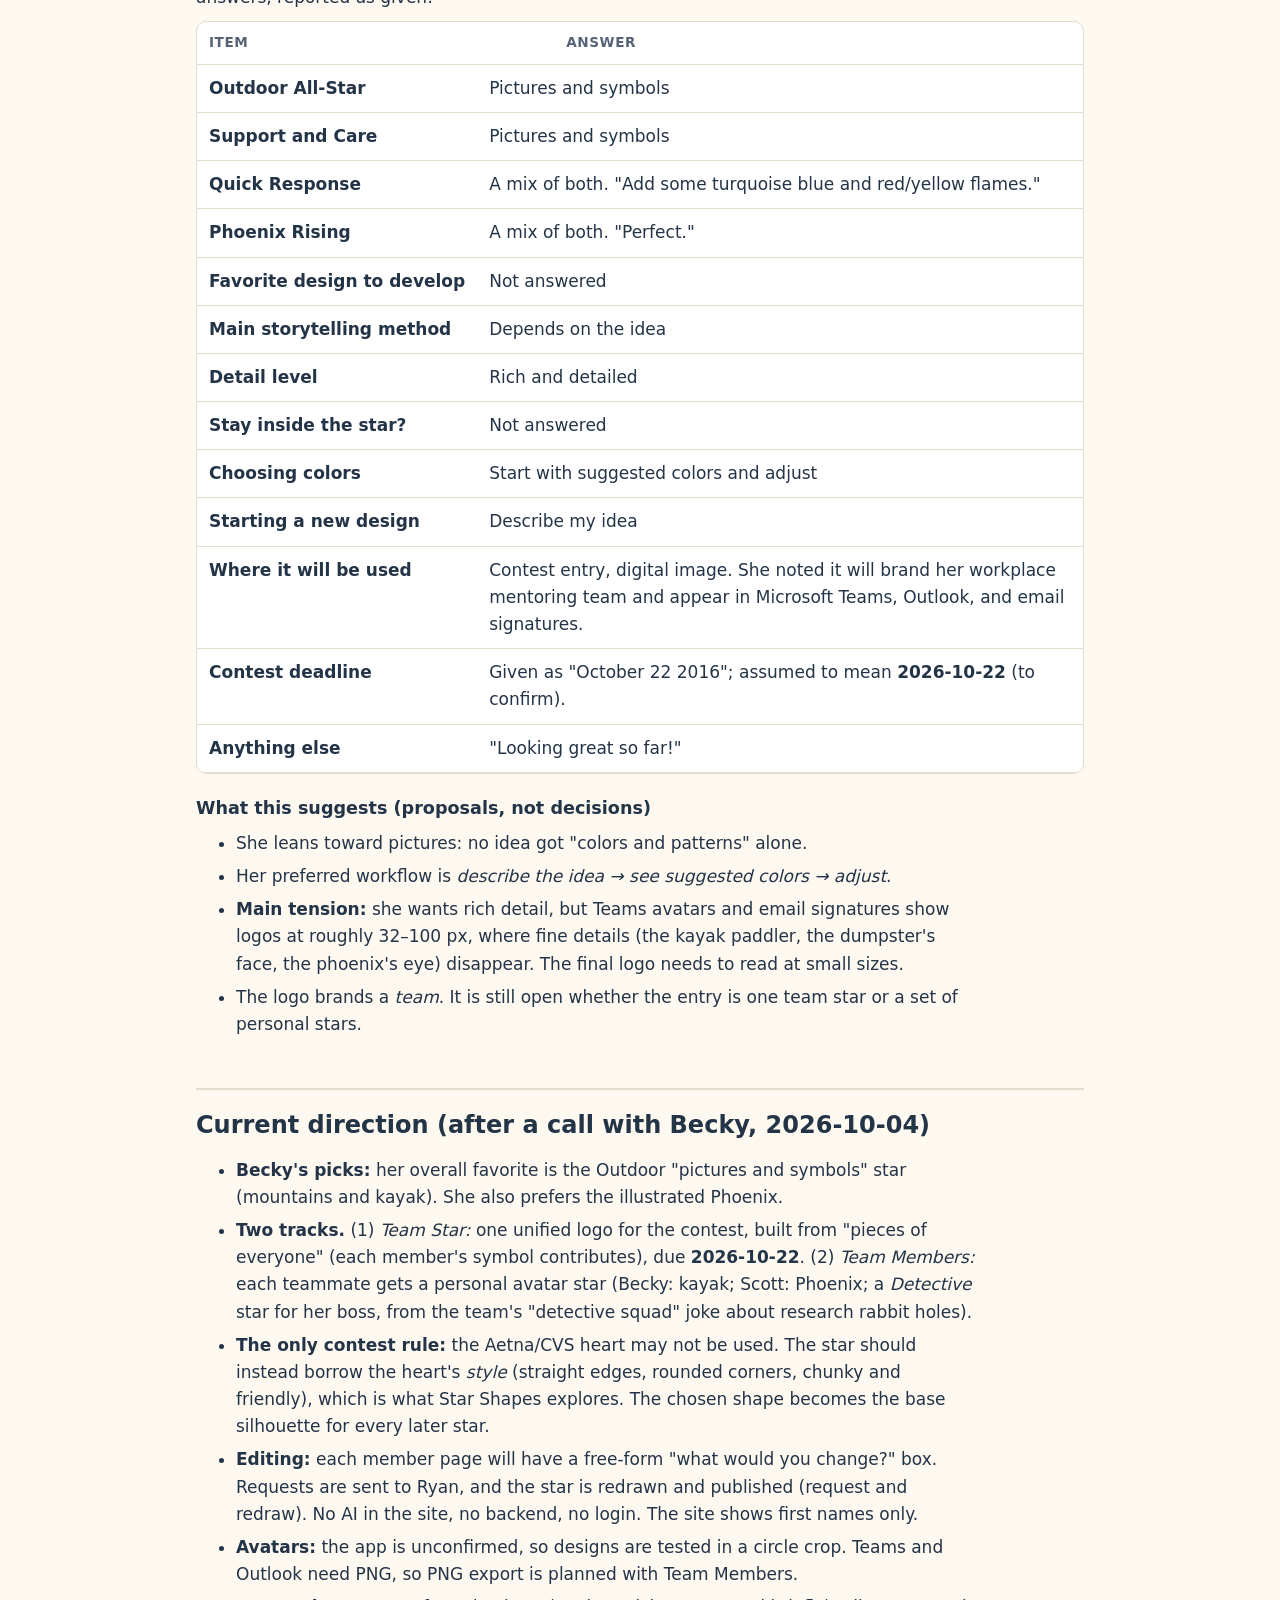
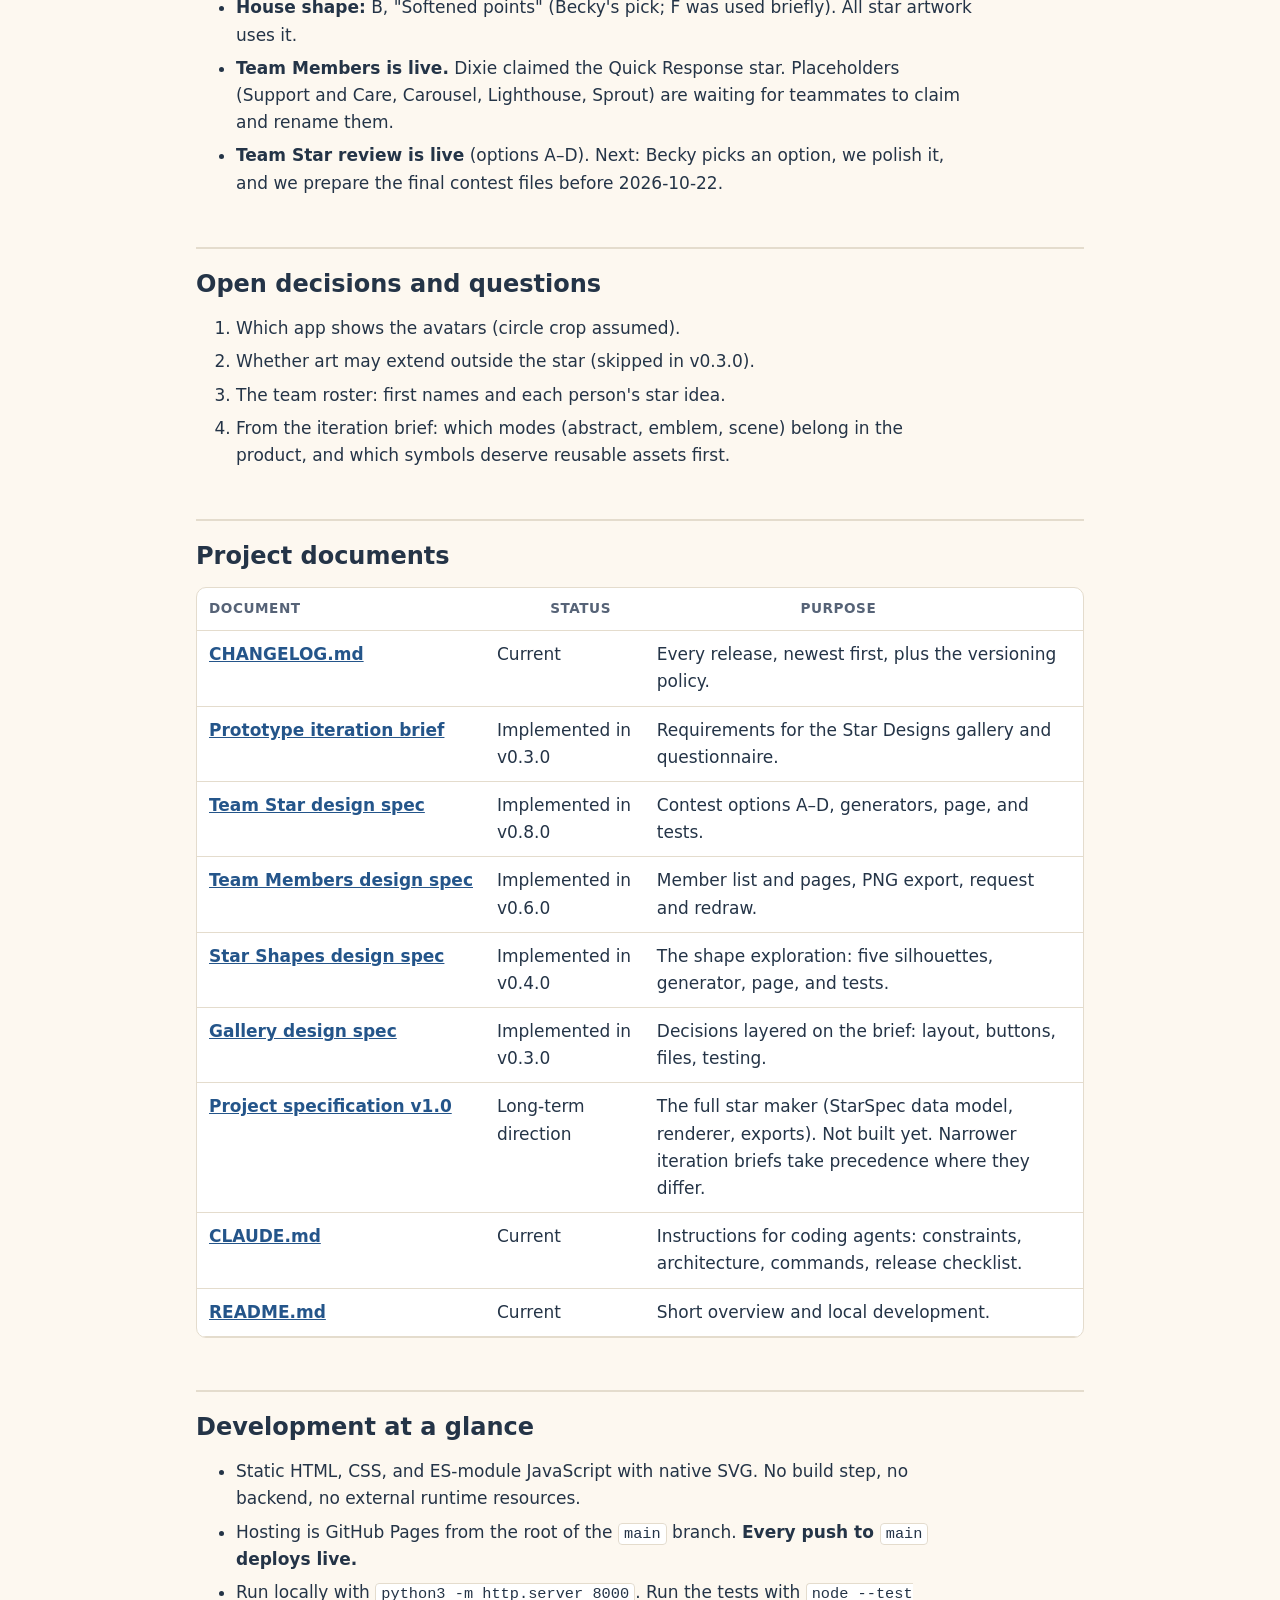
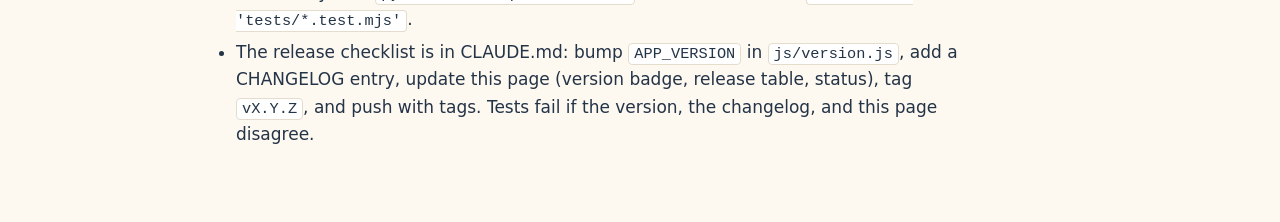
==== commit bfad0c3c: "Groovy star: swap upper-left peace sign for orange heart (v0.10.1) Co-Authored-By: Claude Opus 5.5 <" ====
--- a/docs/index.html
+++ b/docs/index.html
@@ -14,7 +14,7 @@
       <p class="crumb"><a href="../">← All-Star Studio</a></p>
       <h1>All-Star Studio Docs</h1>
       <p class="lede">The current state of the project: what is live, what changed recently, what the user said, and what is still undecided. Read this page first, then follow the document links.</p>
-      <p class="meta">Current version <strong data-docs-version>v0.10.0</strong> · Last updated 2026-10-07 · <a href="../CHANGELOG.md">Full changelog</a> · <a href="https://github.com/polarispixels/all-star-studio">Source on GitHub</a></p>
+      <p class="meta">Current version <strong data-docs-version>v0.10.1</strong> · Last updated 2026-10-11 · <a href="../CHANGELOG.md">Full changelog</a> · <a href="https://github.com/polarispixels/all-star-studio">Source on GitHub</a></p>
     </header>
 
     <section id="live">
@@ -40,6 +40,7 @@
       <table>
         <thead><tr><th>Version</th><th>Date</th><th>Summary</th></tr></thead>
         <tbody>
+          <tr><td>v0.10.1</td><td>2026-10-11</td><td>Becky's change request applied: the upper-left peace sign on her Groovy 70s star is now a small orange heart matching the top of the star.</td></tr>
           <tr><td>v0.10.0</td><td>2026-10-07</td><td>Main star: members with several stars choose a main one (badge, card picture, default for requests) via a "Make this my main star" request. Becky's main star is now Groovy 70s.</td></tr>
           <tr><td>v0.9.1</td><td>2026-10-07</td><td>Becky's first change request applied: a matching peace sign added to the lower-right point of her Groovy 70s star.</td></tr>
           <tr><td>v0.9.0</td><td>2026-10-07</td><td>Becky's second star, Groovy 70s (her first new-star request). Members can now have more than one star.</td></tr>
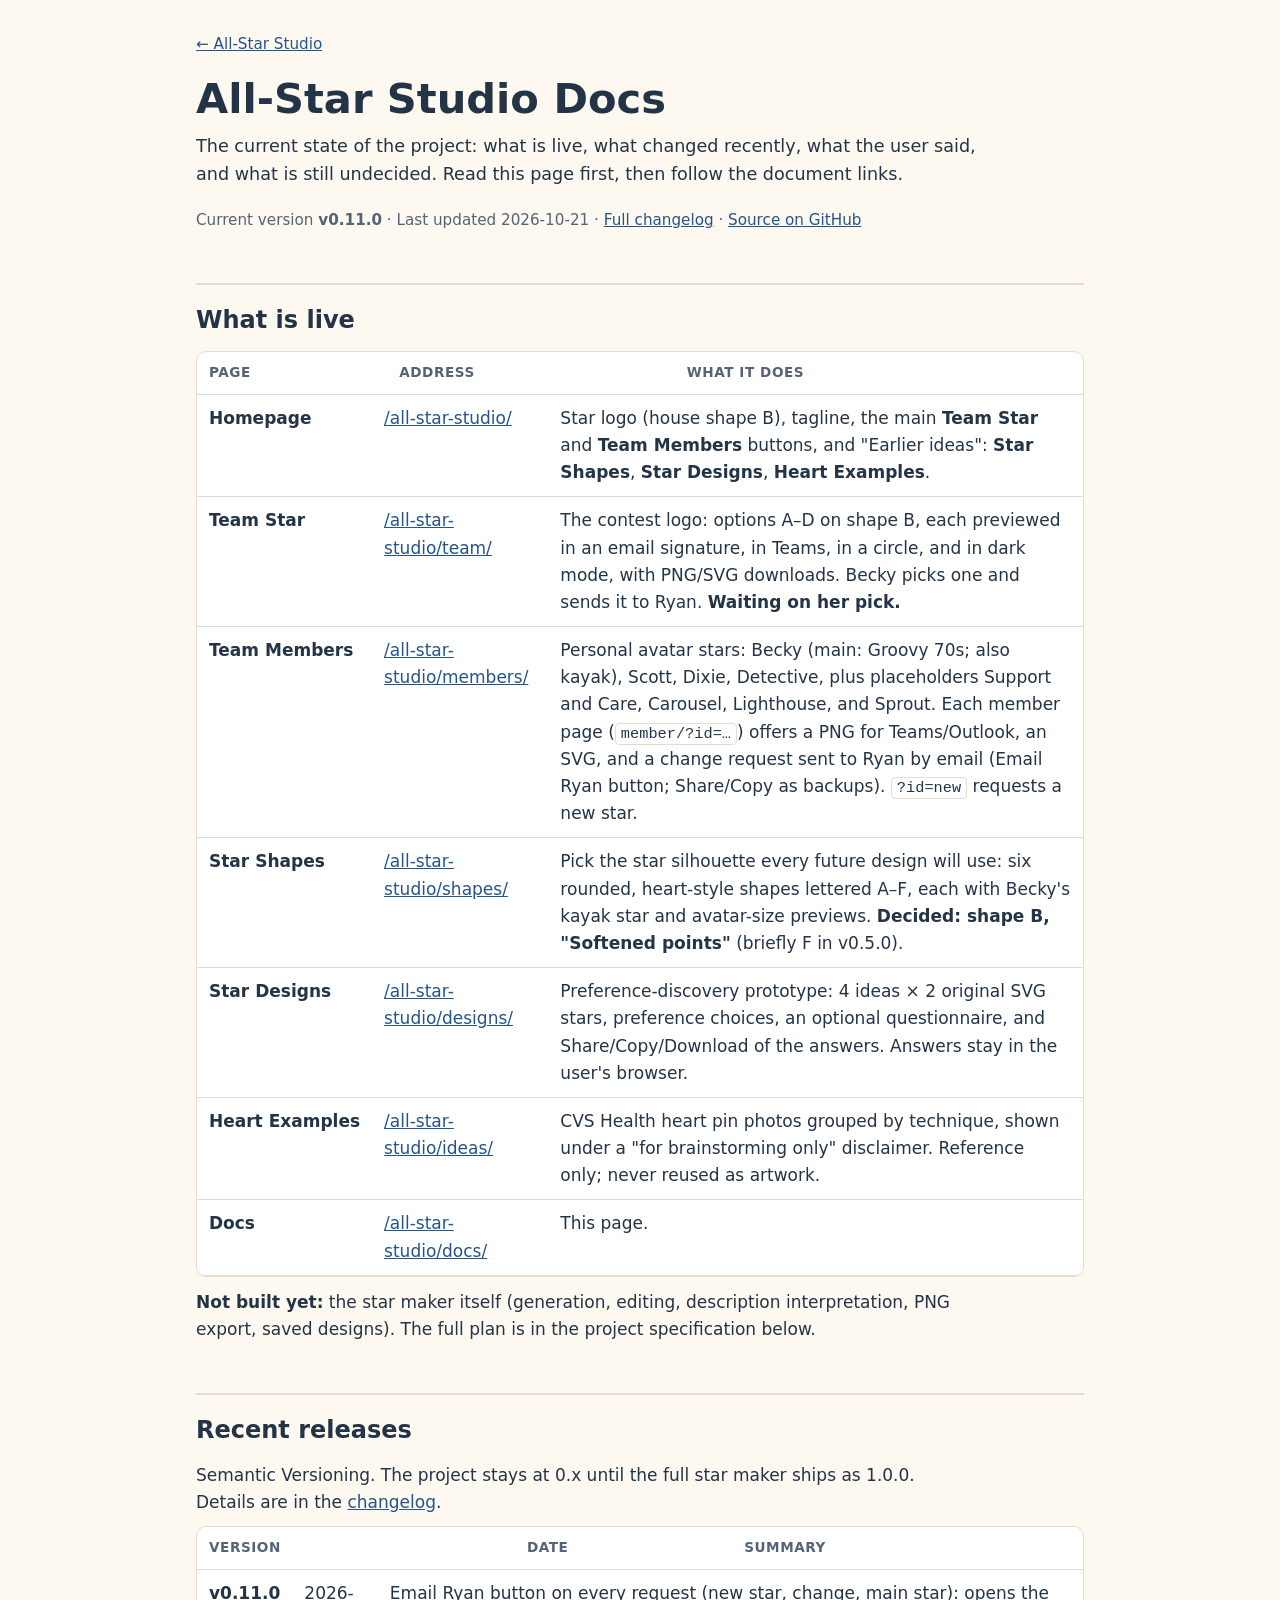
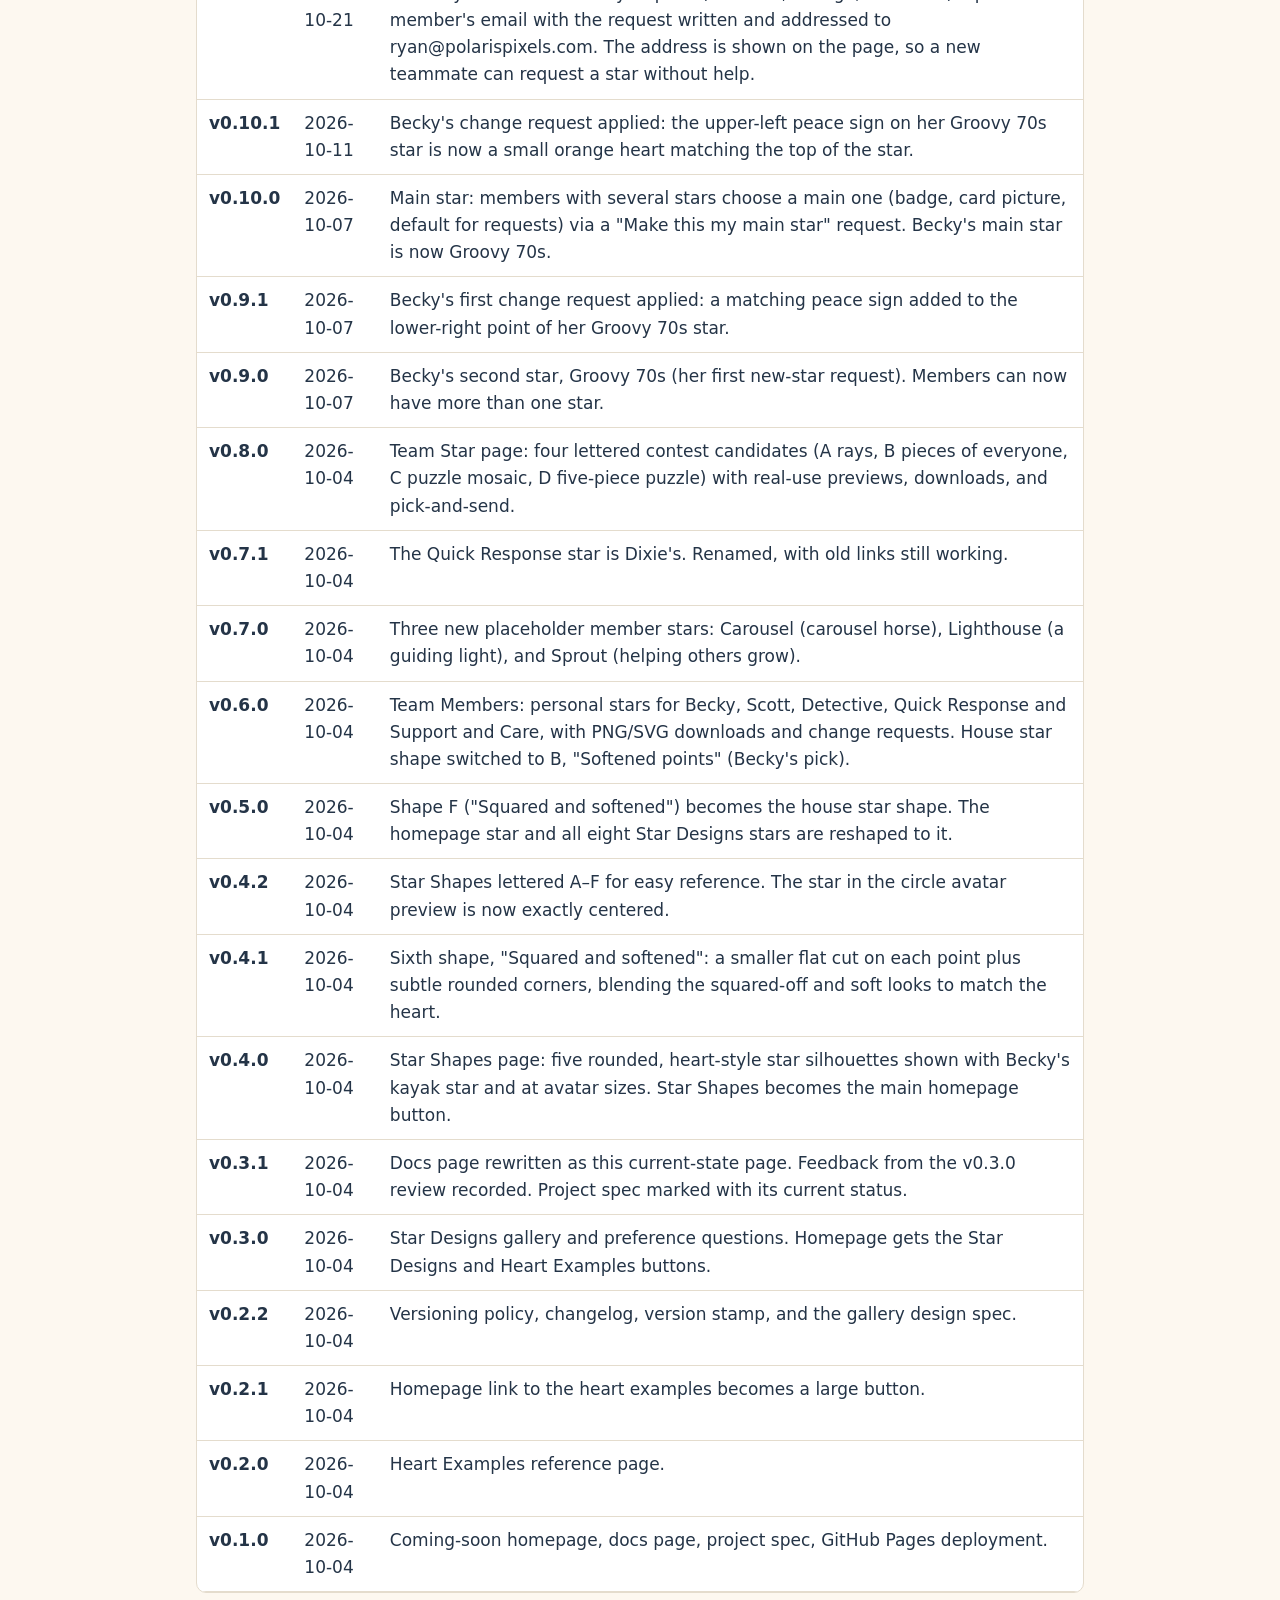
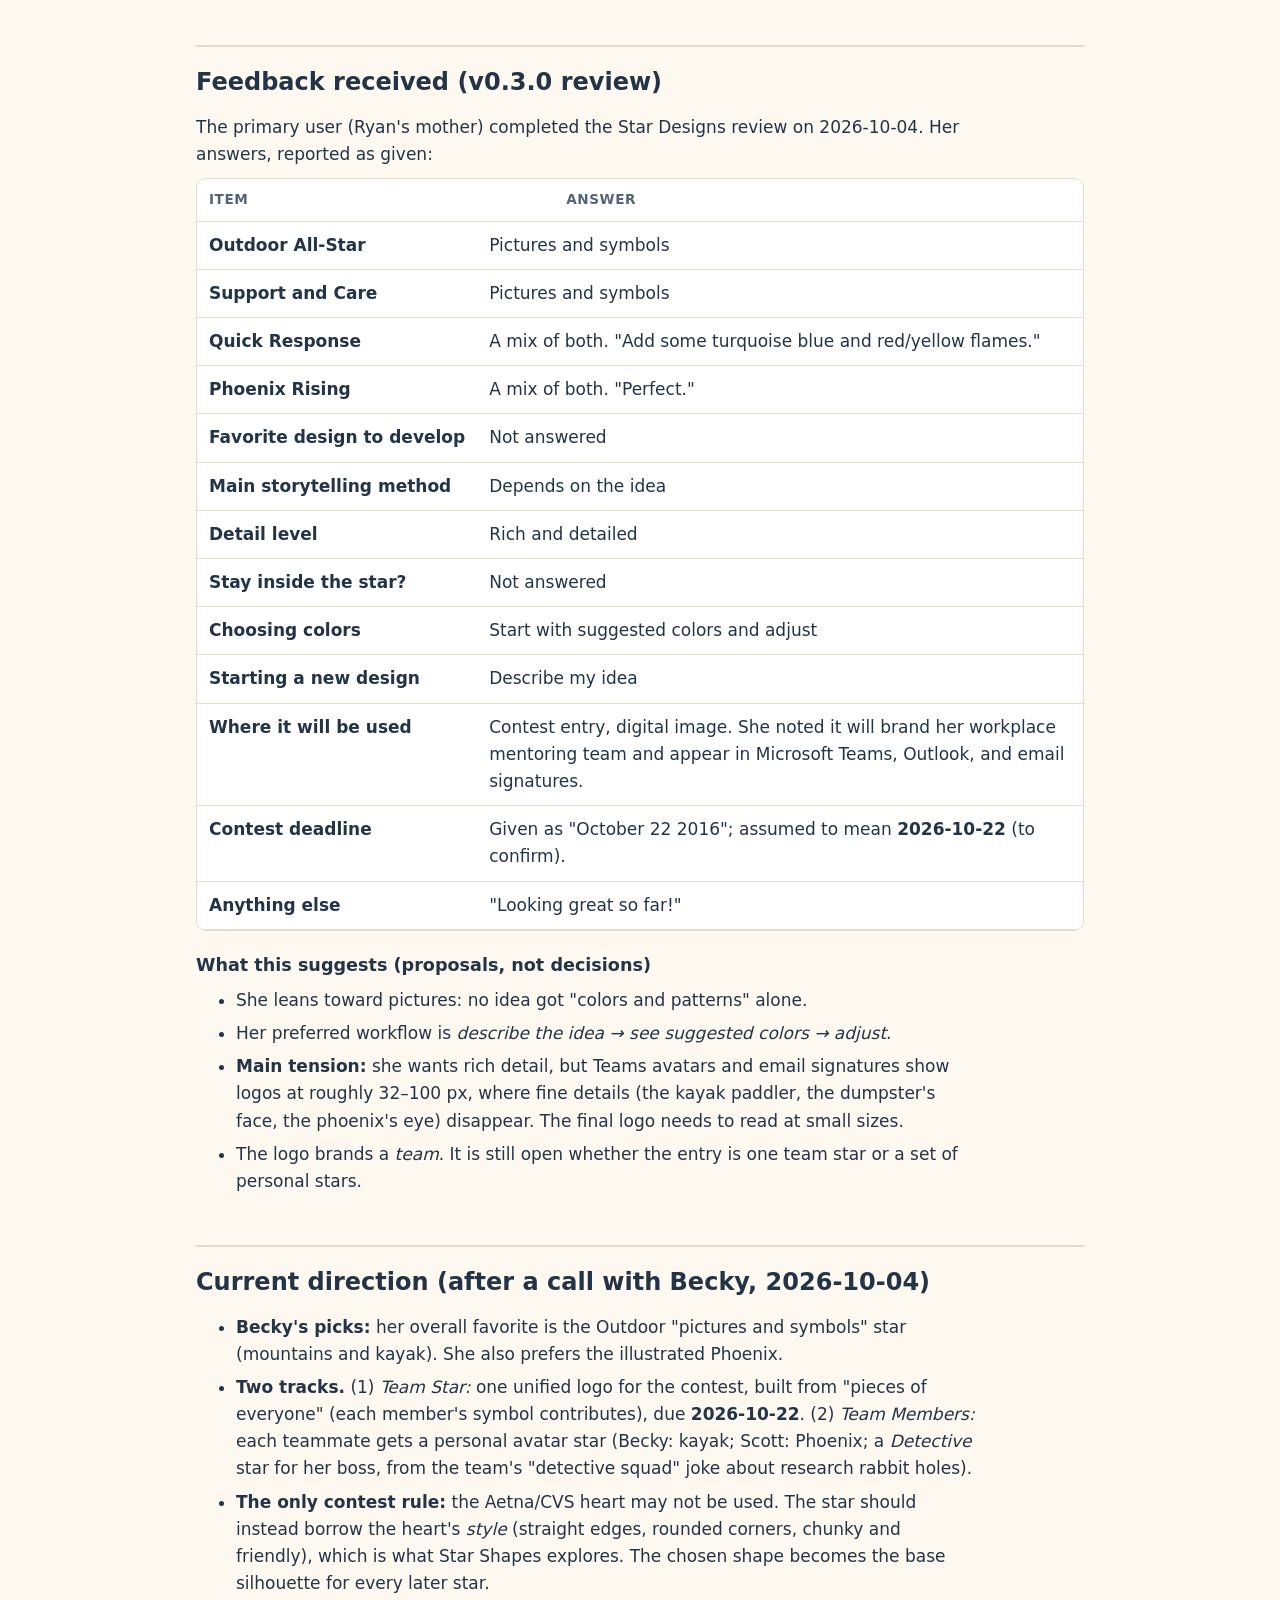
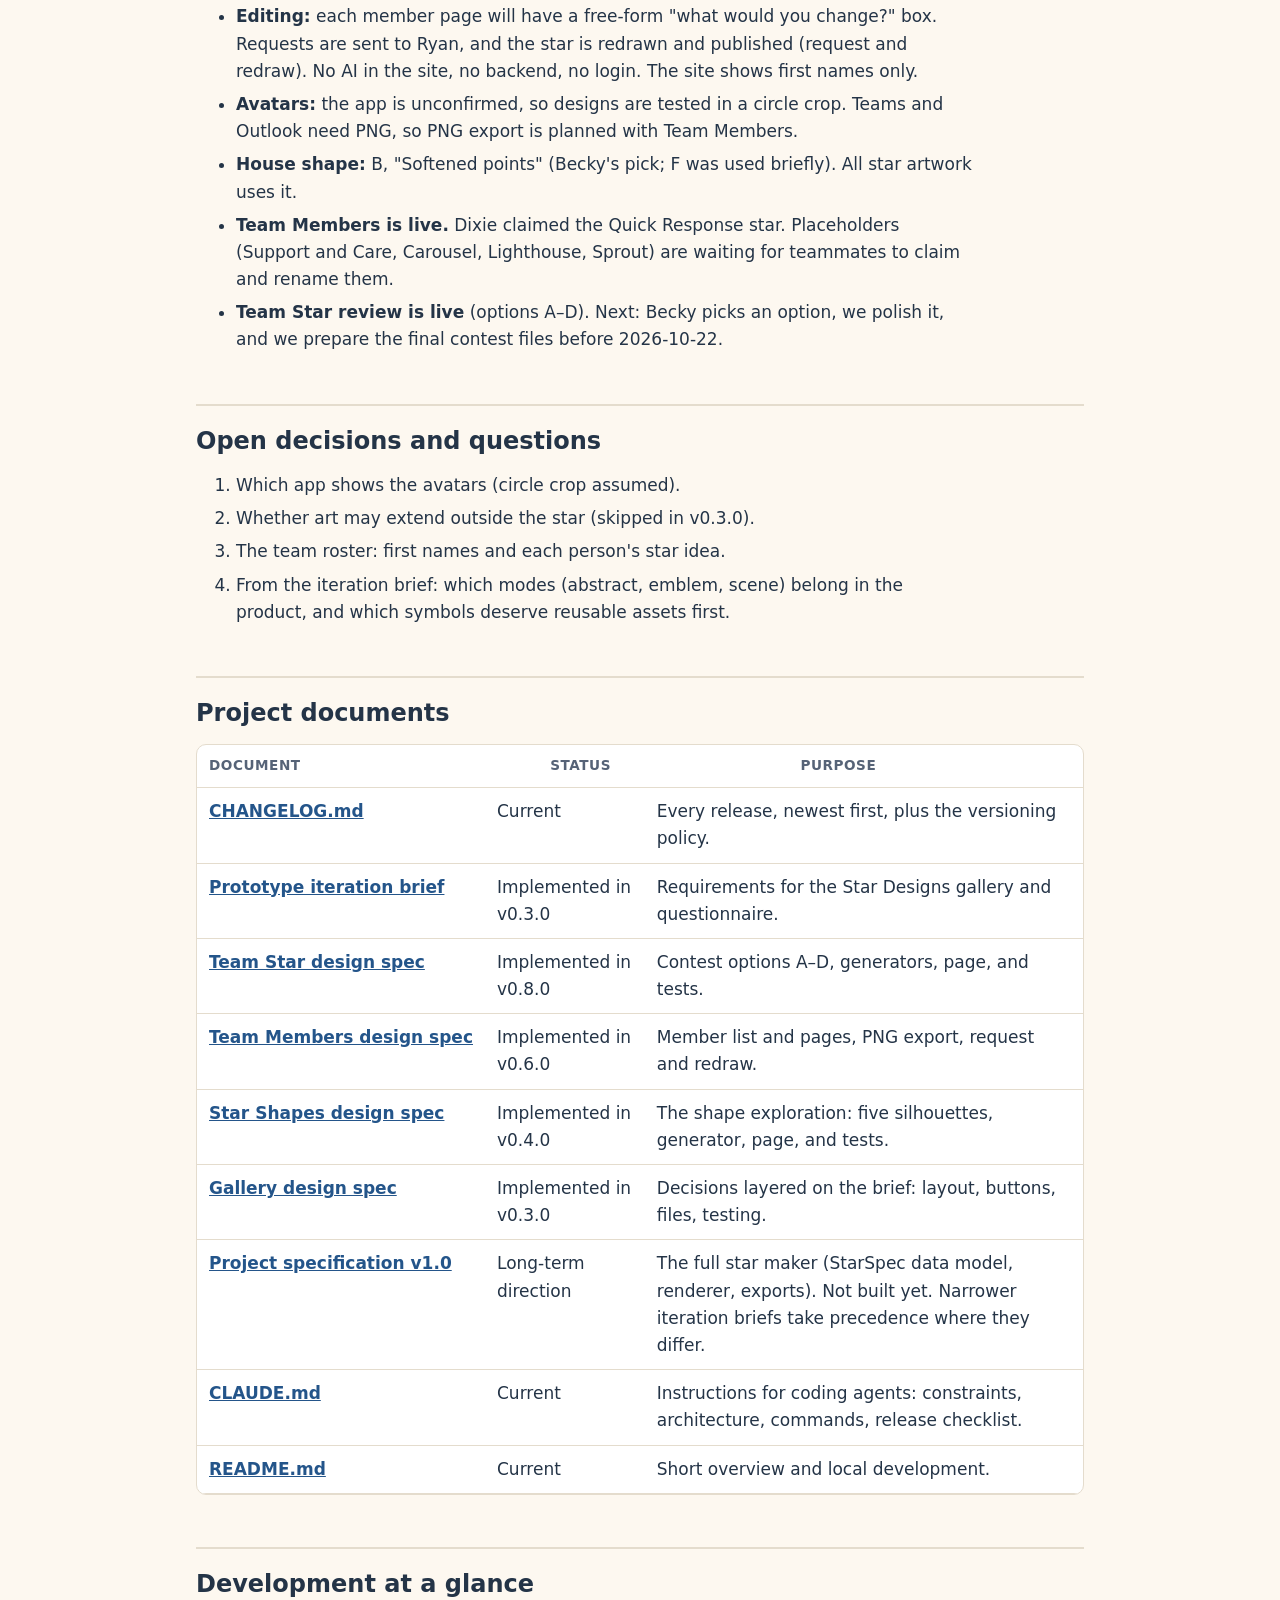
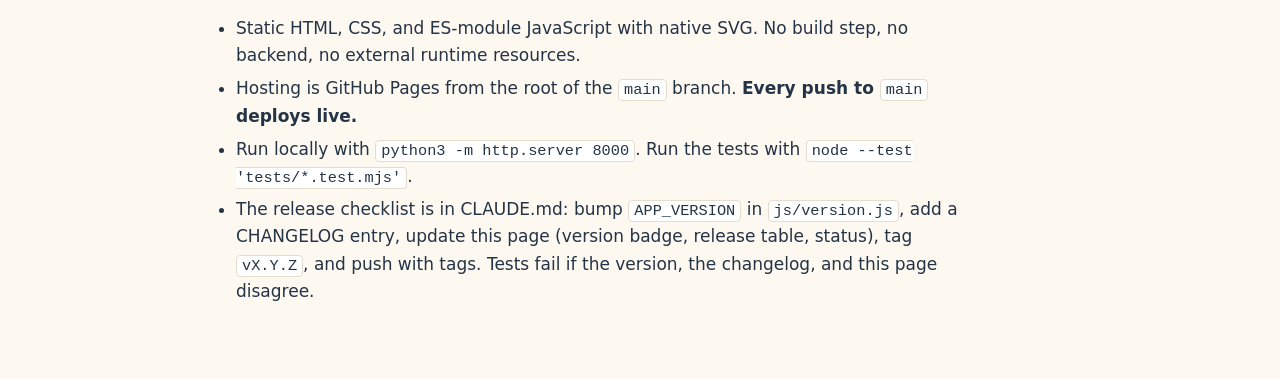
==== commit a3734c17: "Add Email Ryan button to member requests (v0.11.0) New-star, change, and main-star requests get an E" ====
--- a/docs/index.html
+++ b/docs/index.html
@@ -14,7 +14,7 @@
       <p class="crumb"><a href="../">← All-Star Studio</a></p>
       <h1>All-Star Studio Docs</h1>
       <p class="lede">The current state of the project: what is live, what changed recently, what the user said, and what is still undecided. Read this page first, then follow the document links.</p>
-      <p class="meta">Current version <strong data-docs-version>v0.10.1</strong> · Last updated 2026-10-11 · <a href="../CHANGELOG.md">Full changelog</a> · <a href="https://github.com/polarispixels/all-star-studio">Source on GitHub</a></p>
+      <p class="meta">Current version <strong data-docs-version>v0.11.0</strong> · Last updated 2026-10-21 · <a href="../CHANGELOG.md">Full changelog</a> · <a href="https://github.com/polarispixels/all-star-studio">Source on GitHub</a></p>
     </header>
 
     <section id="live">
@@ -24,7 +24,7 @@
         <tbody>
           <tr><td>Homepage</td><td><a href="../">/all-star-studio/</a></td><td>Star logo (house shape B), tagline, the main <b>Team Star</b> and <b>Team Members</b> buttons, and "Earlier ideas": <b>Star Shapes</b>, <b>Star Designs</b>, <b>Heart Examples</b>.</td></tr>
           <tr><td>Team Star</td><td><a href="../team/">/all-star-studio/team/</a></td><td>The contest logo: options A–D on shape B, each previewed in an email signature, in Teams, in a circle, and in dark mode, with PNG/SVG downloads. Becky picks one and sends it to Ryan. <b>Waiting on her pick.</b></td></tr>
-          <tr><td>Team Members</td><td><a href="../members/">/all-star-studio/members/</a></td><td>Personal avatar stars: Becky (main: Groovy 70s; also kayak), Scott, Dixie, Detective, plus placeholders Support and Care, Carousel, Lighthouse, and Sprout. Each member page (<code>member/?id=…</code>) offers a PNG for Teams/Outlook, an SVG, and a change request sent to Ryan. <code>?id=new</code> requests a new star.</td></tr>
+          <tr><td>Team Members</td><td><a href="../members/">/all-star-studio/members/</a></td><td>Personal avatar stars: Becky (main: Groovy 70s; also kayak), Scott, Dixie, Detective, plus placeholders Support and Care, Carousel, Lighthouse, and Sprout. Each member page (<code>member/?id=…</code>) offers a PNG for Teams/Outlook, an SVG, and a change request sent to Ryan by email (Email Ryan button; Share/Copy as backups). <code>?id=new</code> requests a new star.</td></tr>
           <tr><td>Star Shapes</td><td><a href="../shapes/">/all-star-studio/shapes/</a></td><td>Pick the star silhouette every future design will use: six rounded, heart-style shapes lettered A–F, each with Becky's kayak star and avatar-size previews. <b>Decided: shape B, "Softened points"</b> (briefly F in v0.5.0).</td></tr>
           <tr><td>Star Designs</td><td><a href="../designs/">/all-star-studio/designs/</a></td><td>Preference-discovery prototype: 4 ideas × 2 original SVG stars, preference choices, an optional questionnaire, and Share/Copy/Download of the answers. Answers stay in the user's browser.</td></tr>
           <tr><td>Heart Examples</td><td><a href="../ideas/">/all-star-studio/ideas/</a></td><td>CVS Health heart pin photos grouped by technique, shown under a "for brainstorming only" disclaimer. Reference only; never reused as artwork.</td></tr>
@@ -40,6 +40,7 @@
       <table>
         <thead><tr><th>Version</th><th>Date</th><th>Summary</th></tr></thead>
         <tbody>
+          <tr><td>v0.11.0</td><td>2026-10-21</td><td>Email Ryan button on every request (new star, change, main star): opens the member's email with the request written and addressed to ryan@polarispixels.com. The address is shown on the page, so a new teammate can request a star without help.</td></tr>
           <tr><td>v0.10.1</td><td>2026-10-11</td><td>Becky's change request applied: the upper-left peace sign on her Groovy 70s star is now a small orange heart matching the top of the star.</td></tr>
           <tr><td>v0.10.0</td><td>2026-10-07</td><td>Main star: members with several stars choose a main one (badge, card picture, default for requests) via a "Make this my main star" request. Becky's main star is now Groovy 70s.</td></tr>
           <tr><td>v0.9.1</td><td>2026-10-07</td><td>Becky's first change request applied: a matching peace sign added to the lower-right point of her Groovy 70s star.</td></tr>
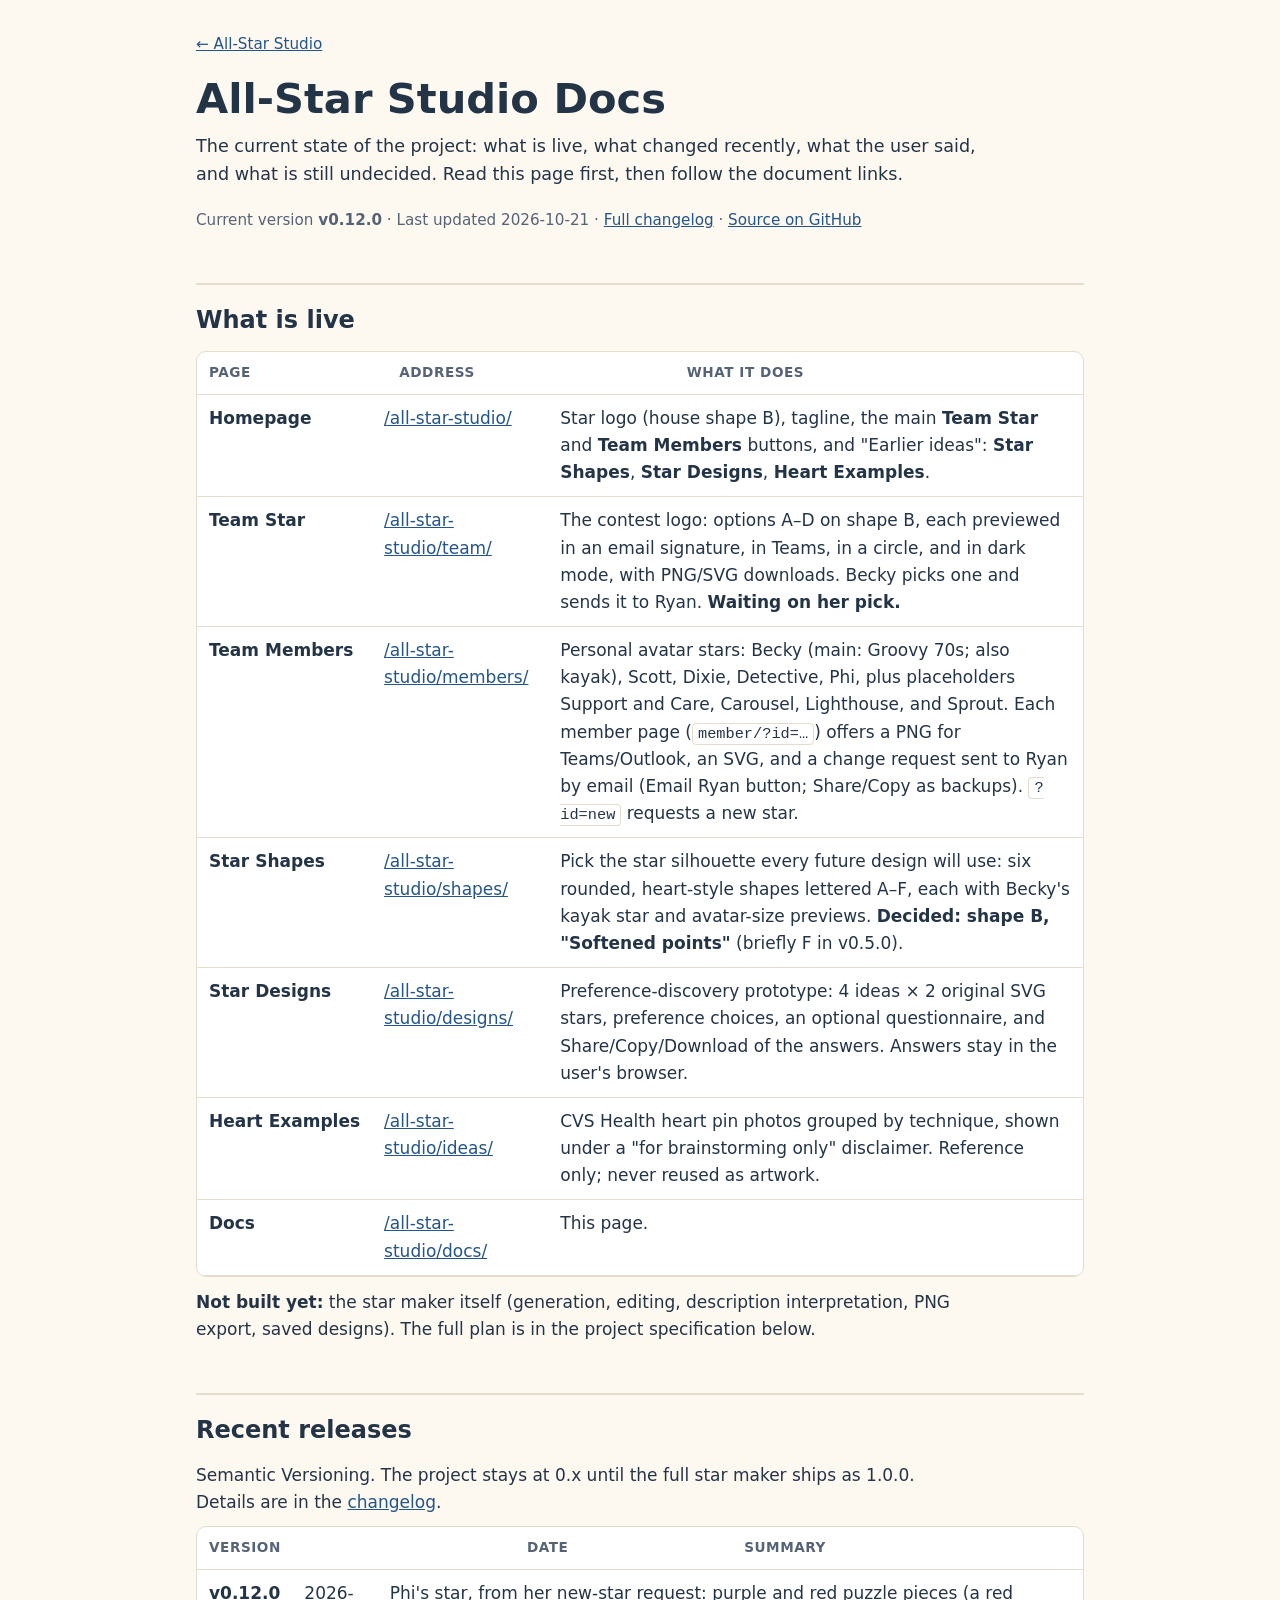
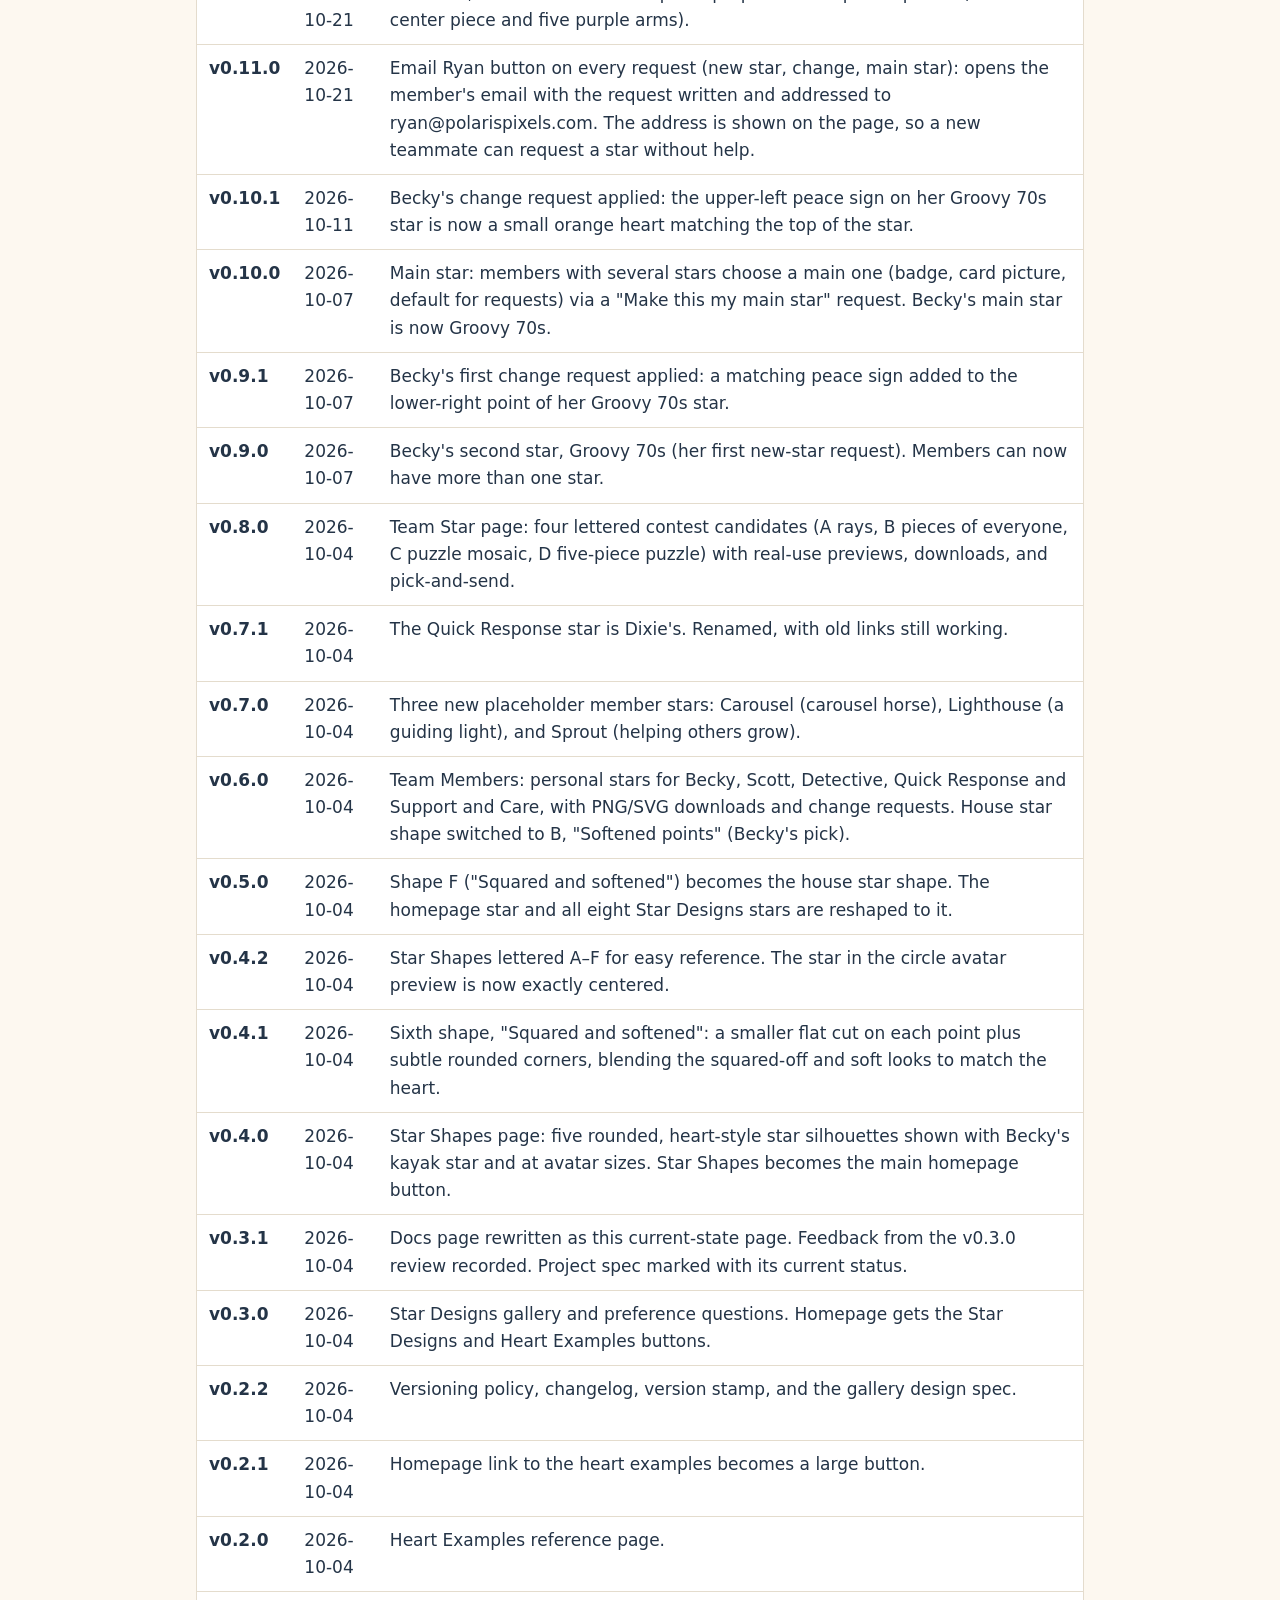
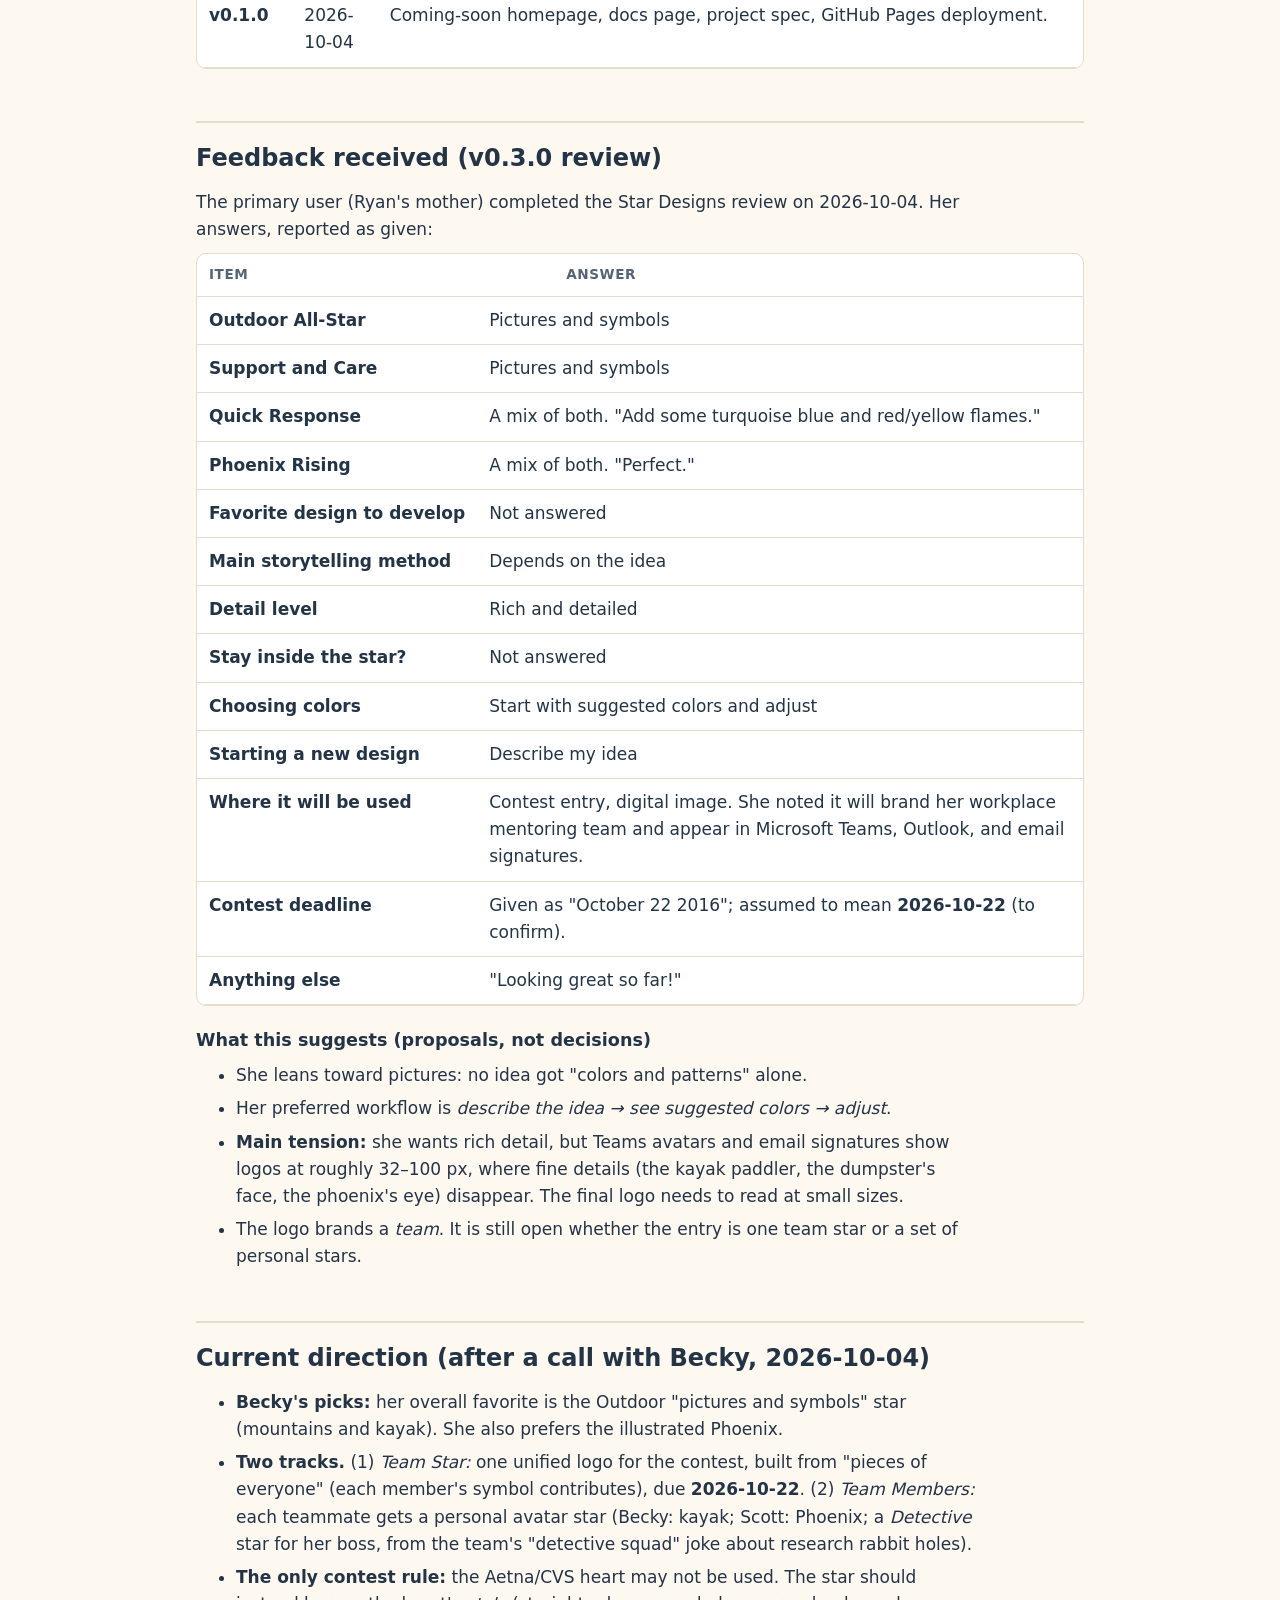
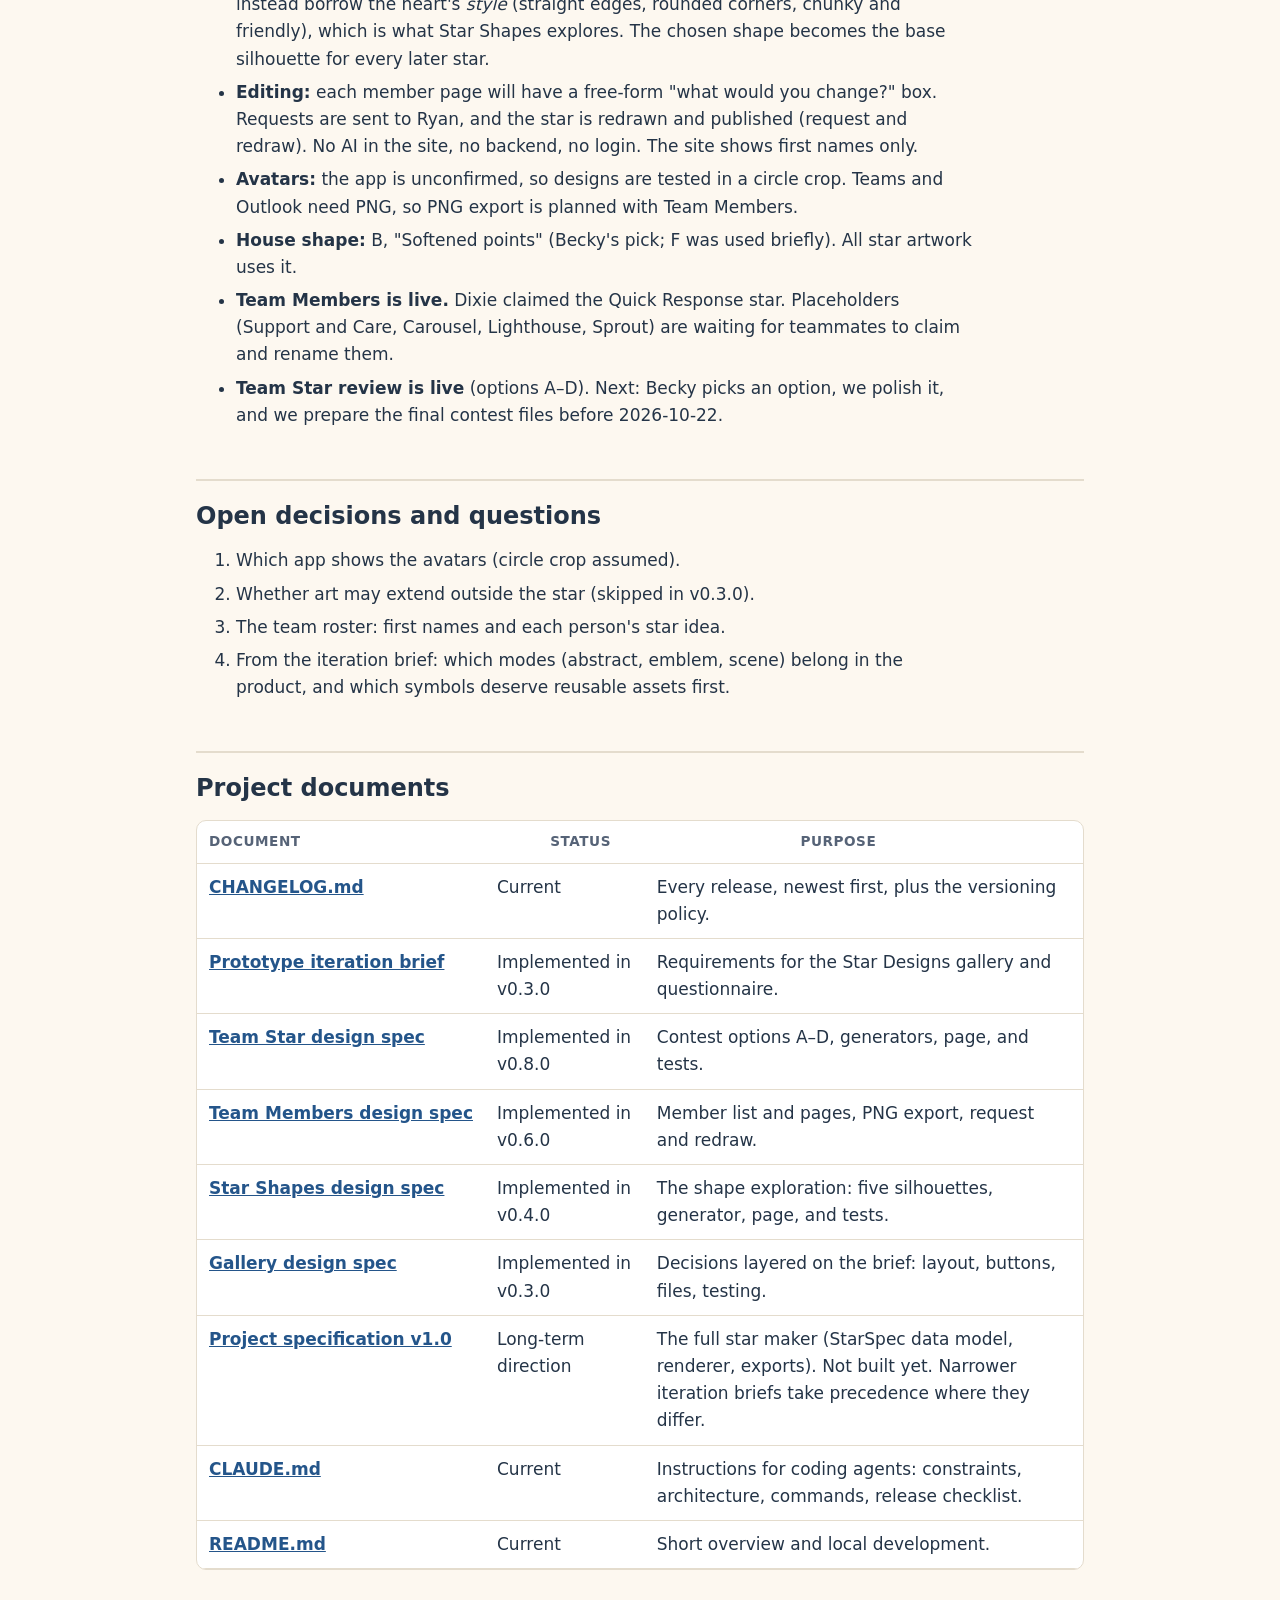
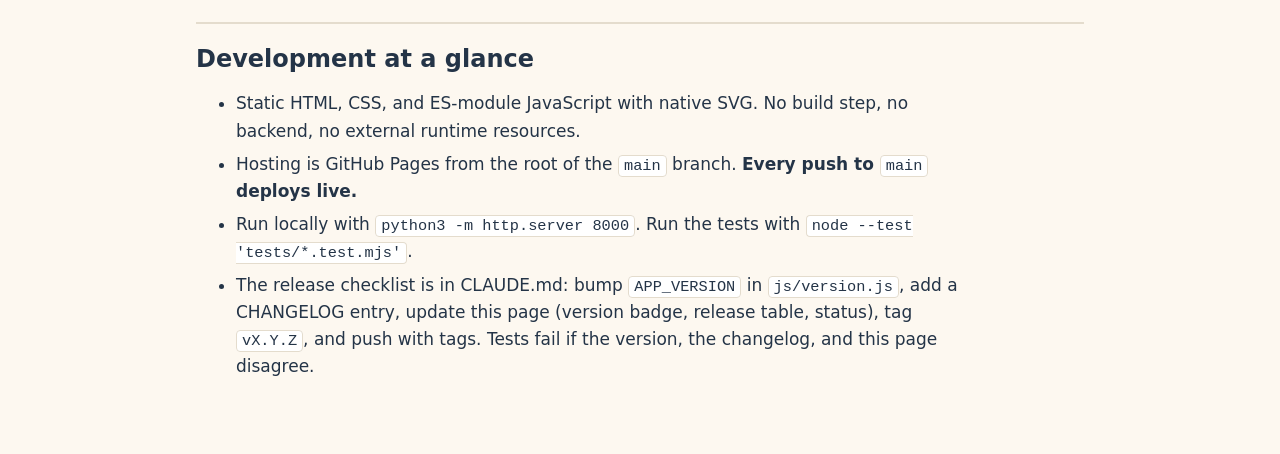
==== commit 112a6108: "Add Phi's purple and red puzzle star (v0.12.0) Co-Authored-By: Claude Opus 5.5 <noreply@anthropic.co" ====
--- a/docs/index.html
+++ b/docs/index.html
@@ -14,7 +14,7 @@
       <p class="crumb"><a href="../">← All-Star Studio</a></p>
       <h1>All-Star Studio Docs</h1>
       <p class="lede">The current state of the project: what is live, what changed recently, what the user said, and what is still undecided. Read this page first, then follow the document links.</p>
-      <p class="meta">Current version <strong data-docs-version>v0.11.0</strong> · Last updated 2026-10-21 · <a href="../CHANGELOG.md">Full changelog</a> · <a href="https://github.com/polarispixels/all-star-studio">Source on GitHub</a></p>
+      <p class="meta">Current version <strong data-docs-version>v0.12.0</strong> · Last updated 2026-10-21 · <a href="../CHANGELOG.md">Full changelog</a> · <a href="https://github.com/polarispixels/all-star-studio">Source on GitHub</a></p>
     </header>
 
     <section id="live">
@@ -24,7 +24,7 @@
         <tbody>
           <tr><td>Homepage</td><td><a href="../">/all-star-studio/</a></td><td>Star logo (house shape B), tagline, the main <b>Team Star</b> and <b>Team Members</b> buttons, and "Earlier ideas": <b>Star Shapes</b>, <b>Star Designs</b>, <b>Heart Examples</b>.</td></tr>
           <tr><td>Team Star</td><td><a href="../team/">/all-star-studio/team/</a></td><td>The contest logo: options A–D on shape B, each previewed in an email signature, in Teams, in a circle, and in dark mode, with PNG/SVG downloads. Becky picks one and sends it to Ryan. <b>Waiting on her pick.</b></td></tr>
-          <tr><td>Team Members</td><td><a href="../members/">/all-star-studio/members/</a></td><td>Personal avatar stars: Becky (main: Groovy 70s; also kayak), Scott, Dixie, Detective, plus placeholders Support and Care, Carousel, Lighthouse, and Sprout. Each member page (<code>member/?id=…</code>) offers a PNG for Teams/Outlook, an SVG, and a change request sent to Ryan by email (Email Ryan button; Share/Copy as backups). <code>?id=new</code> requests a new star.</td></tr>
+          <tr><td>Team Members</td><td><a href="../members/">/all-star-studio/members/</a></td><td>Personal avatar stars: Becky (main: Groovy 70s; also kayak), Scott, Dixie, Detective, Phi, plus placeholders Support and Care, Carousel, Lighthouse, and Sprout. Each member page (<code>member/?id=…</code>) offers a PNG for Teams/Outlook, an SVG, and a change request sent to Ryan by email (Email Ryan button; Share/Copy as backups). <code>?id=new</code> requests a new star.</td></tr>
           <tr><td>Star Shapes</td><td><a href="../shapes/">/all-star-studio/shapes/</a></td><td>Pick the star silhouette every future design will use: six rounded, heart-style shapes lettered A–F, each with Becky's kayak star and avatar-size previews. <b>Decided: shape B, "Softened points"</b> (briefly F in v0.5.0).</td></tr>
           <tr><td>Star Designs</td><td><a href="../designs/">/all-star-studio/designs/</a></td><td>Preference-discovery prototype: 4 ideas × 2 original SVG stars, preference choices, an optional questionnaire, and Share/Copy/Download of the answers. Answers stay in the user's browser.</td></tr>
           <tr><td>Heart Examples</td><td><a href="../ideas/">/all-star-studio/ideas/</a></td><td>CVS Health heart pin photos grouped by technique, shown under a "for brainstorming only" disclaimer. Reference only; never reused as artwork.</td></tr>
@@ -40,6 +40,7 @@
       <table>
         <thead><tr><th>Version</th><th>Date</th><th>Summary</th></tr></thead>
         <tbody>
+          <tr><td>v0.12.0</td><td>2026-10-21</td><td>Phi's star, from her new-star request: purple and red puzzle pieces (a red center piece and five purple arms).</td></tr>
           <tr><td>v0.11.0</td><td>2026-10-21</td><td>Email Ryan button on every request (new star, change, main star): opens the member's email with the request written and addressed to ryan@polarispixels.com. The address is shown on the page, so a new teammate can request a star without help.</td></tr>
           <tr><td>v0.10.1</td><td>2026-10-11</td><td>Becky's change request applied: the upper-left peace sign on her Groovy 70s star is now a small orange heart matching the top of the star.</td></tr>
           <tr><td>v0.10.0</td><td>2026-10-07</td><td>Main star: members with several stars choose a main one (badge, card picture, default for requests) via a "Make this my main star" request. Becky's main star is now Groovy 70s.</td></tr>
